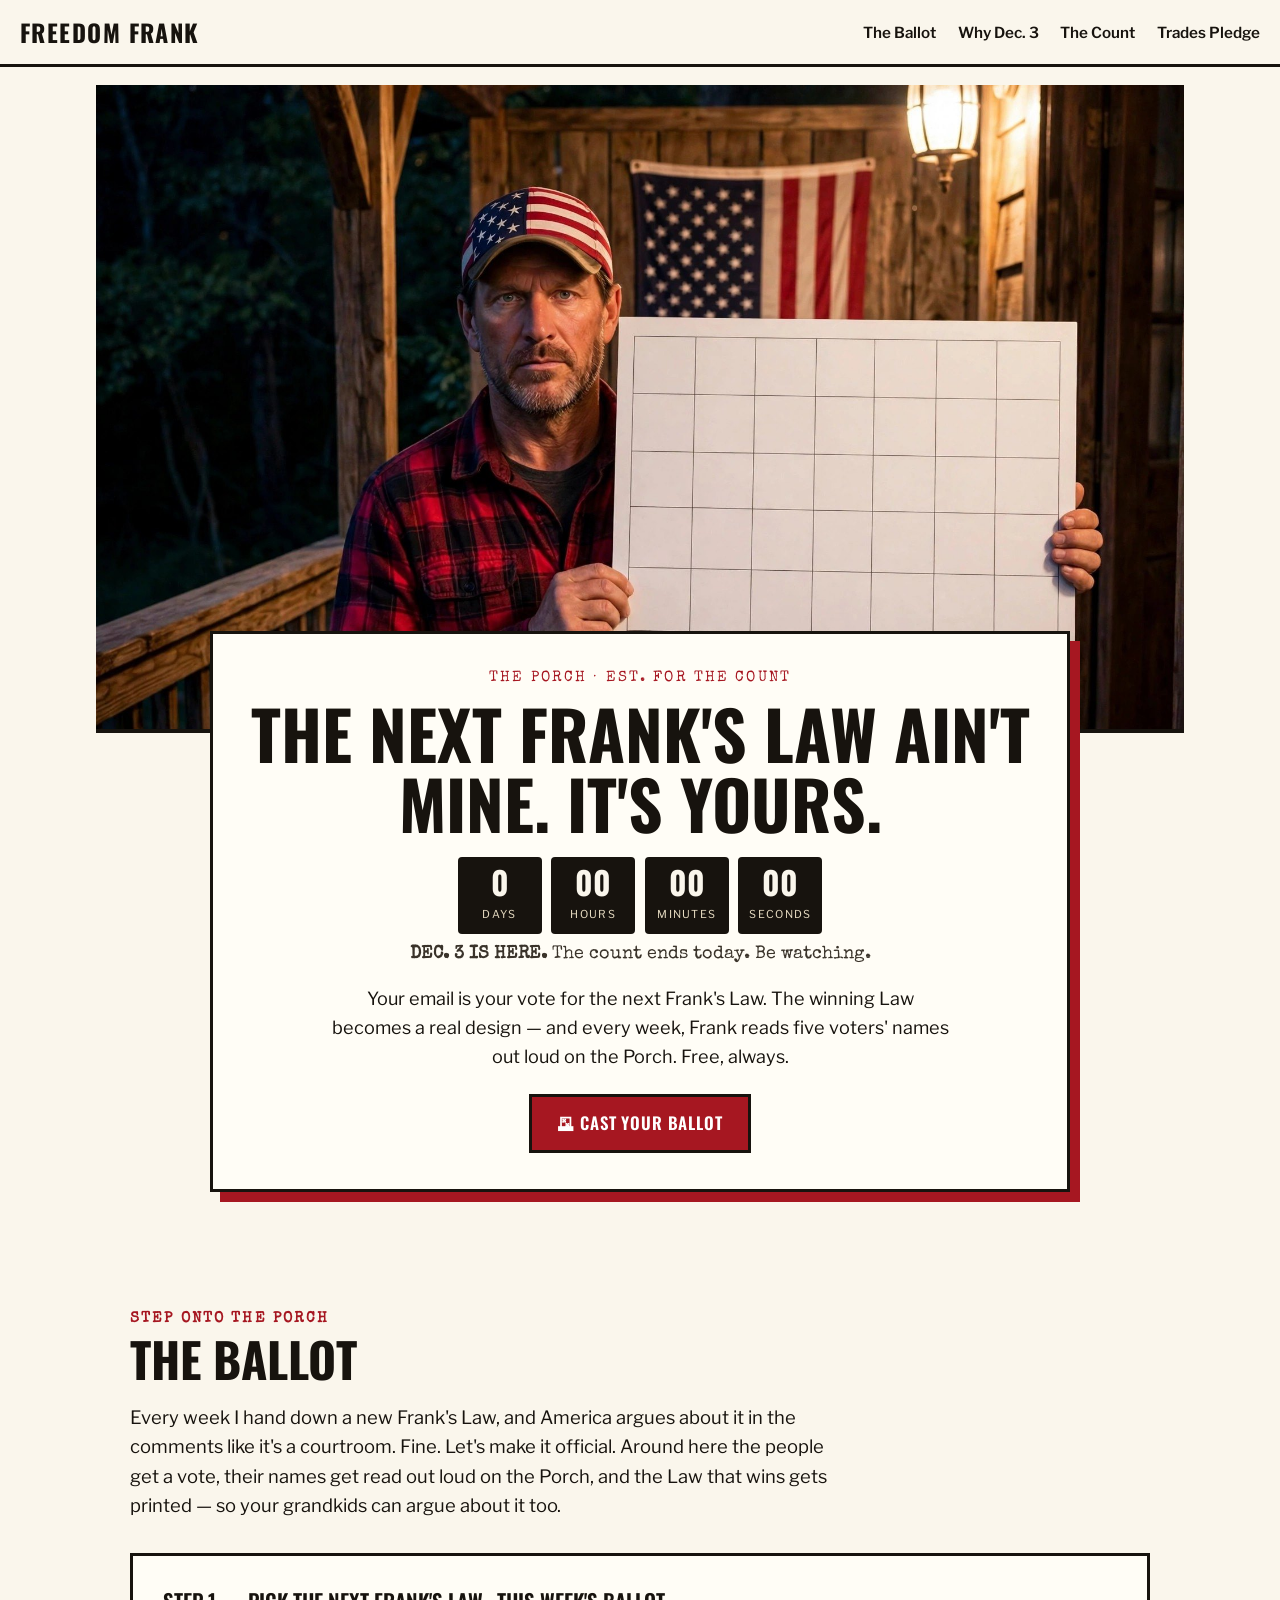
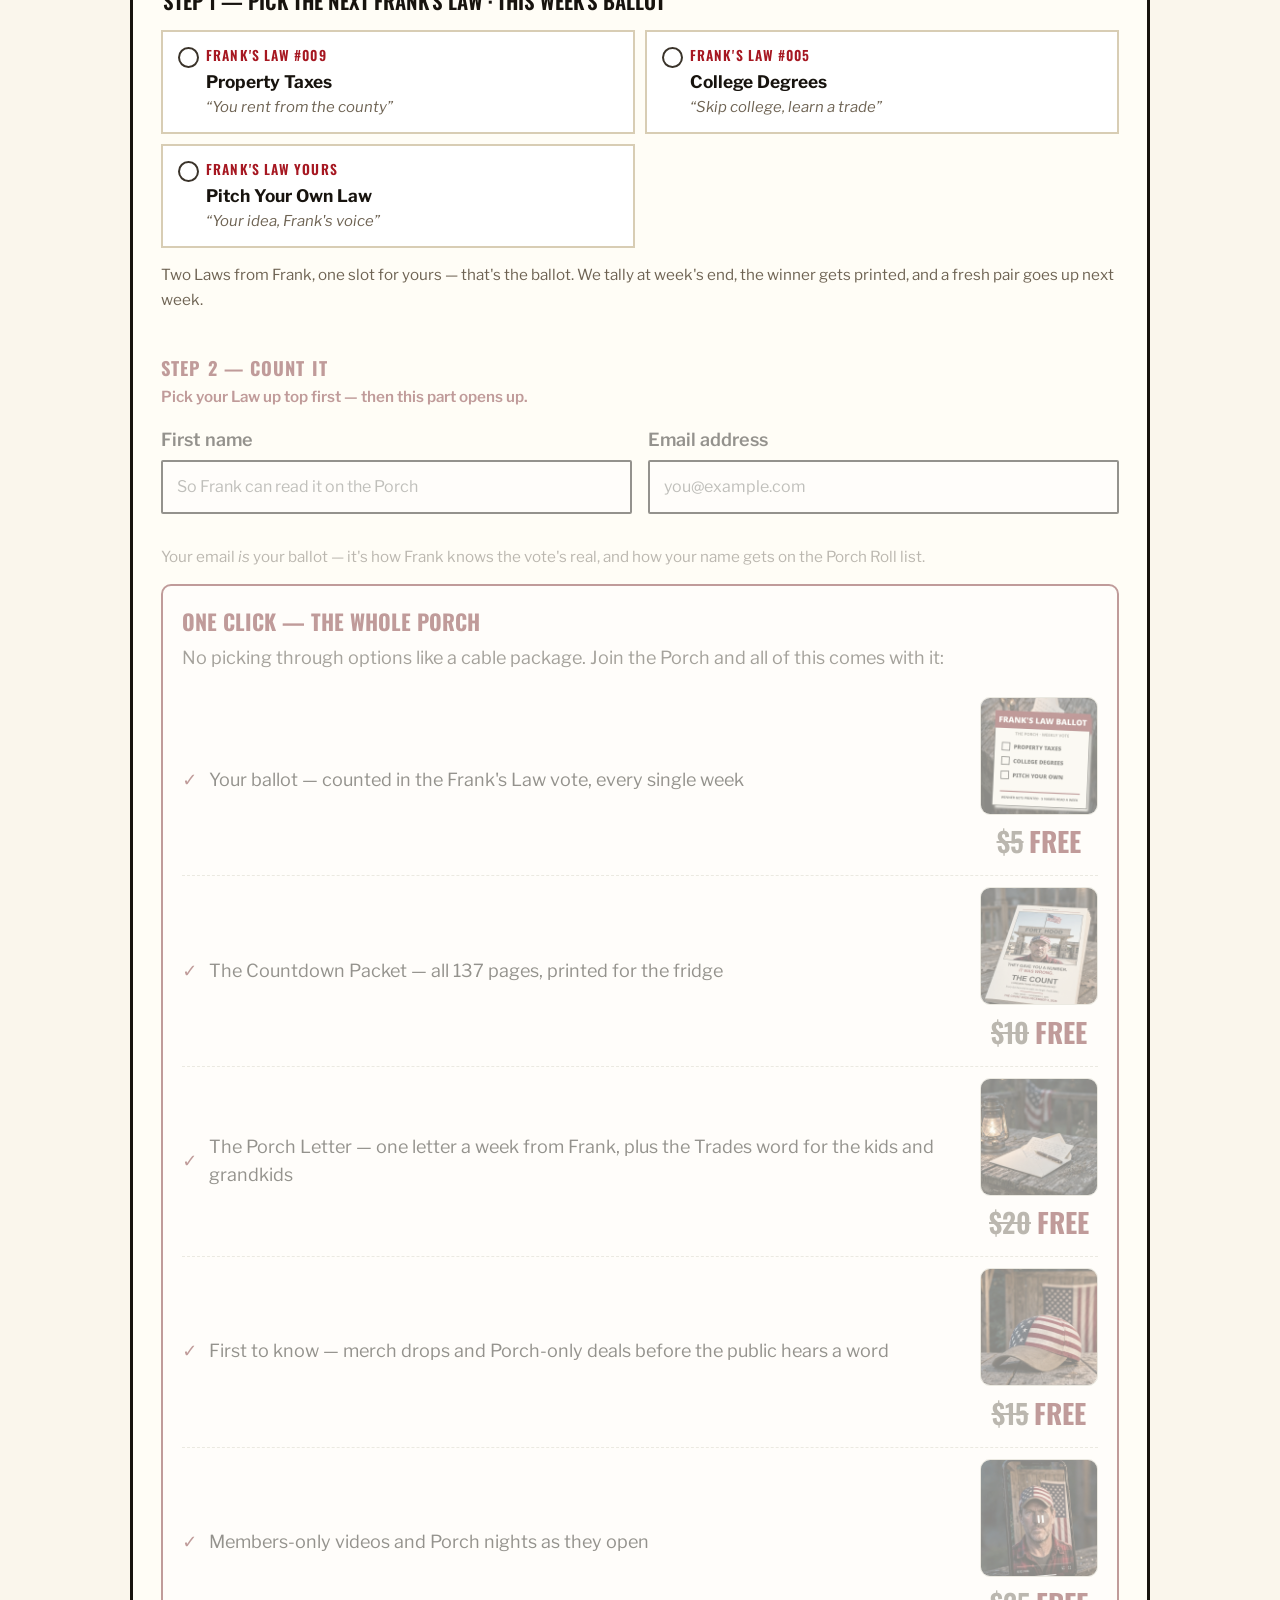
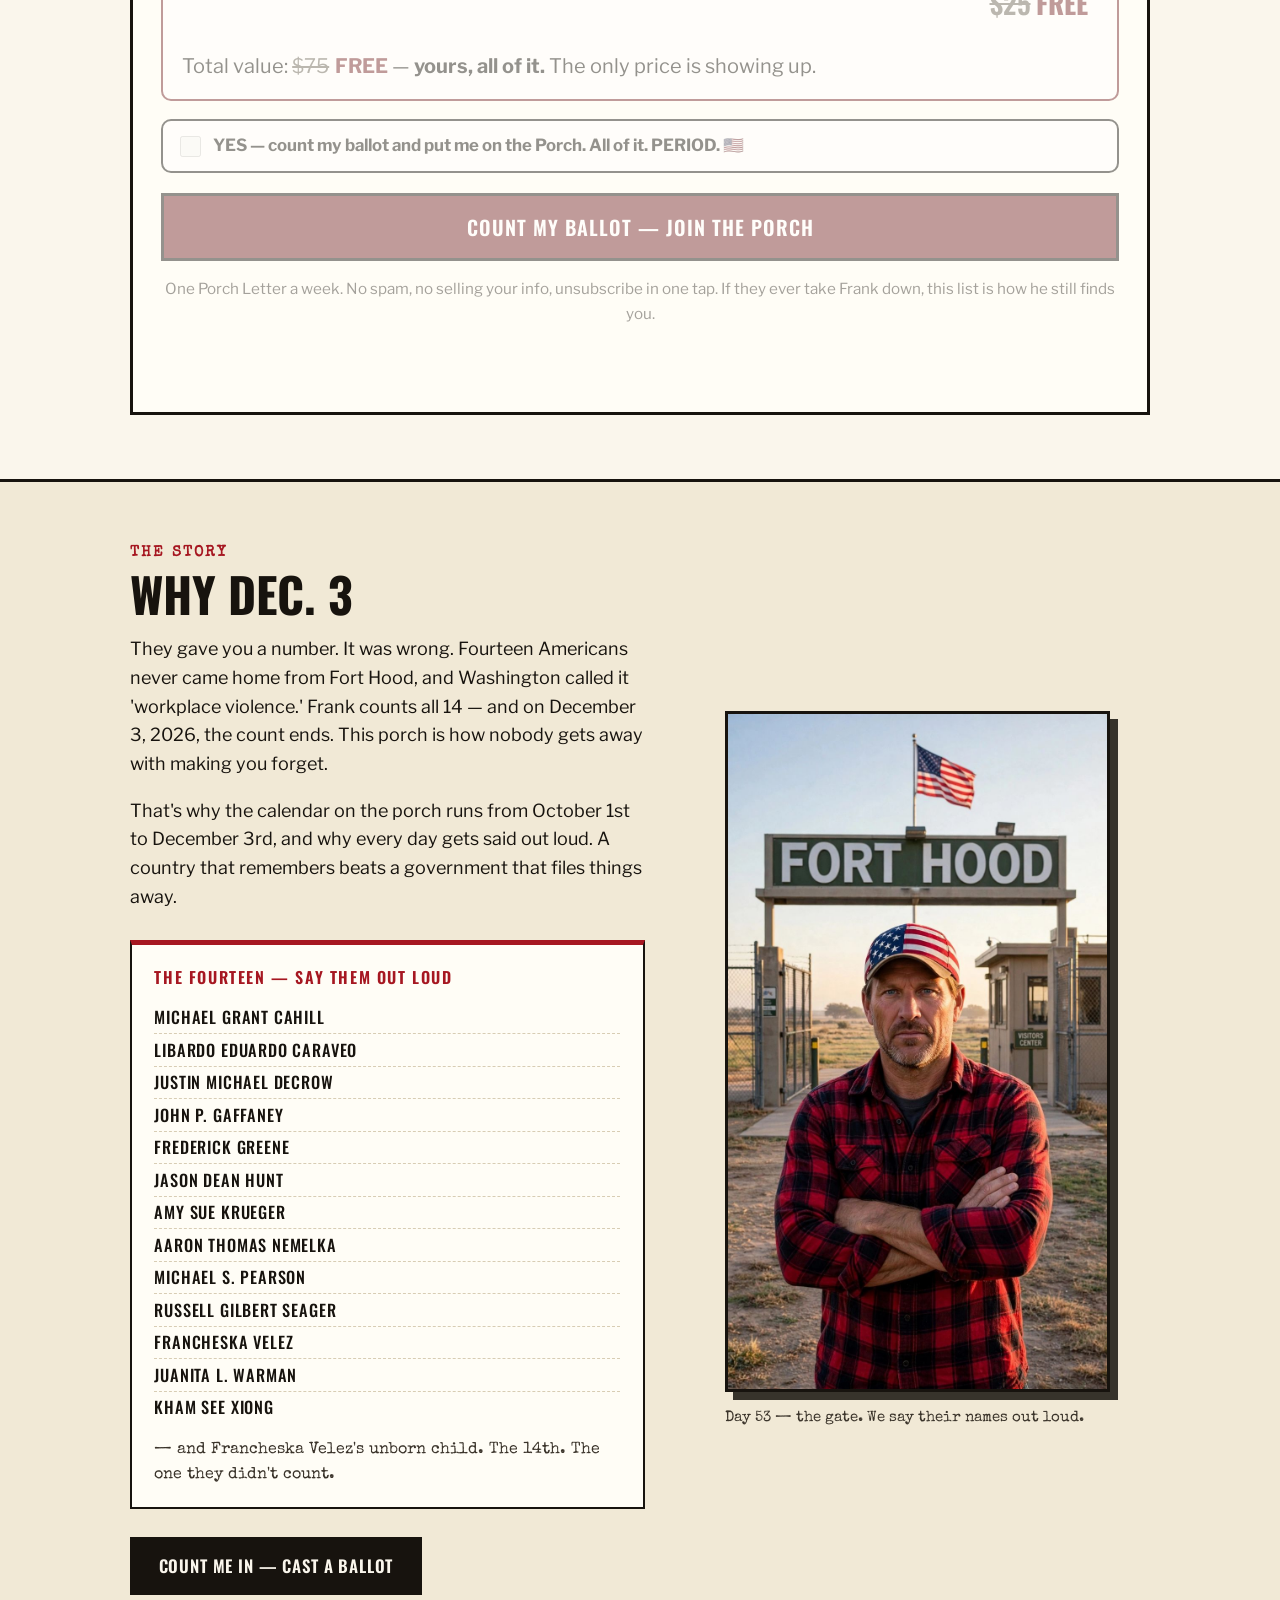
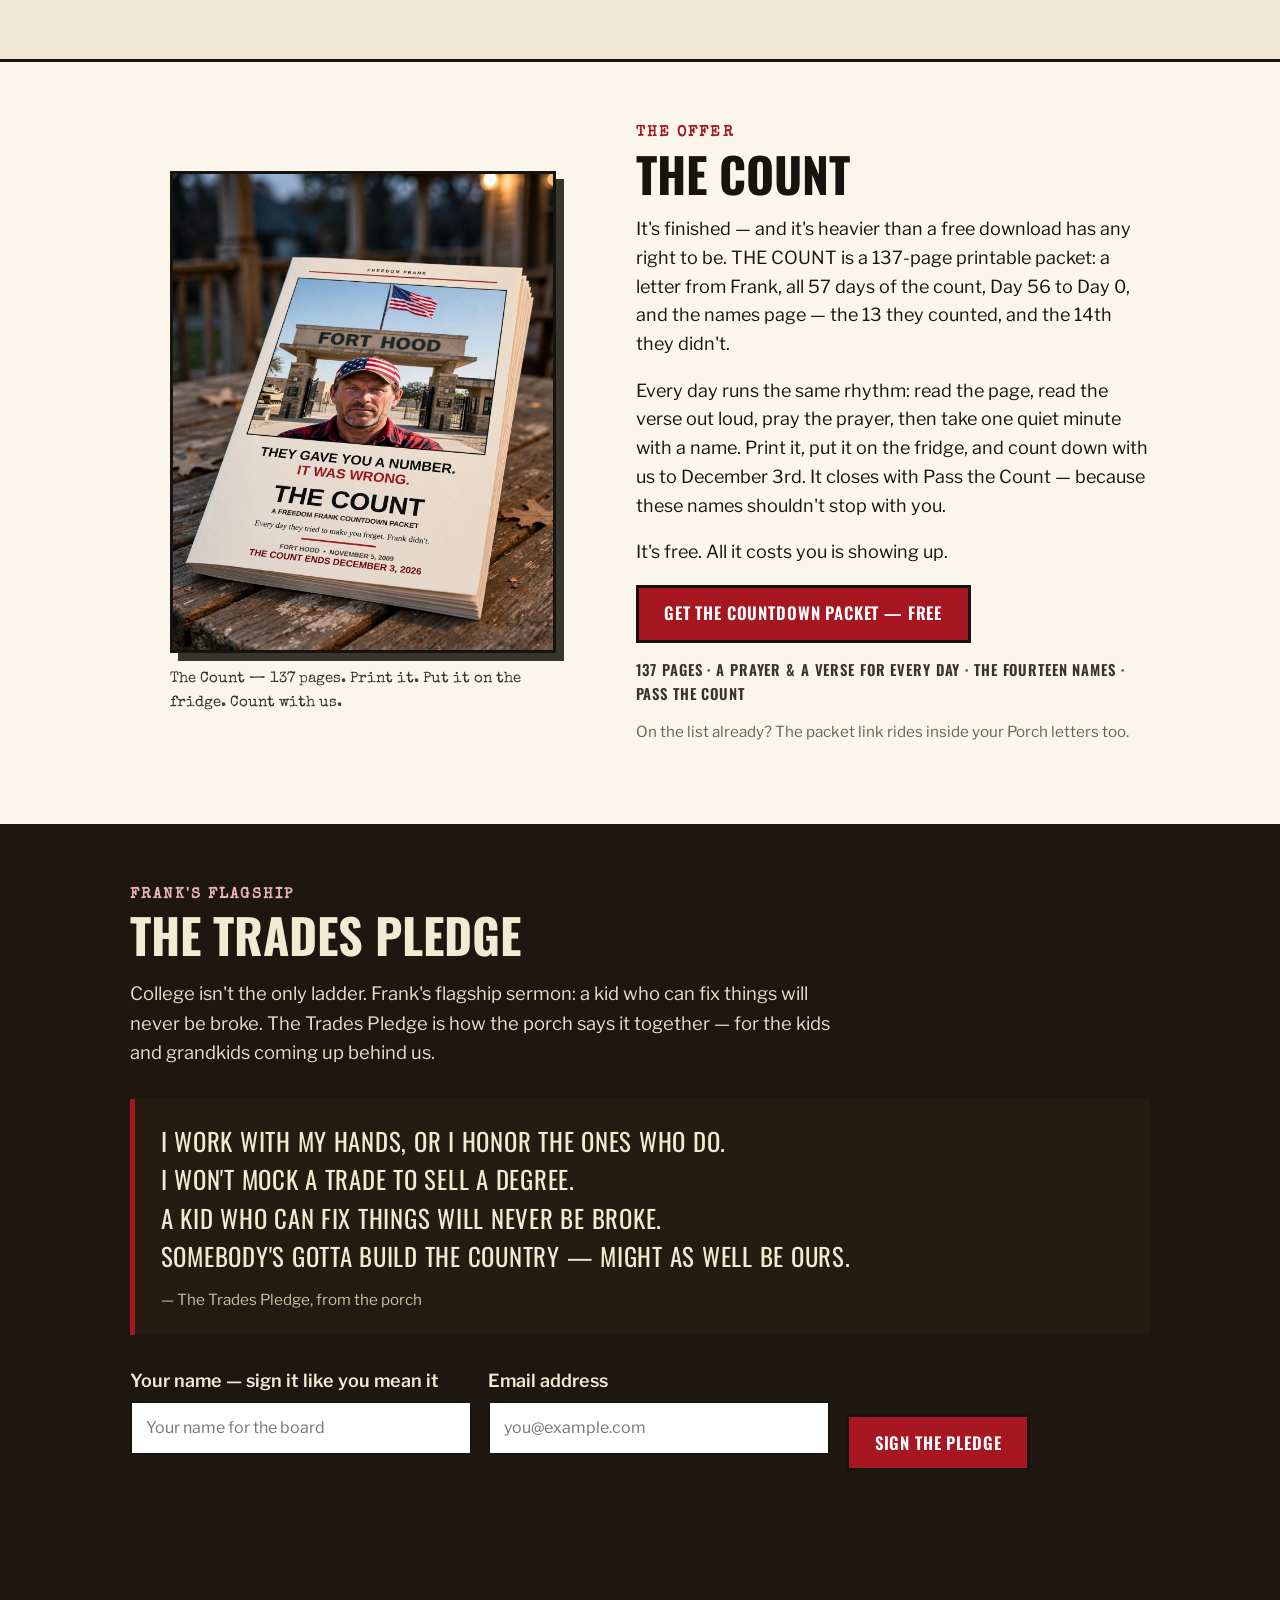
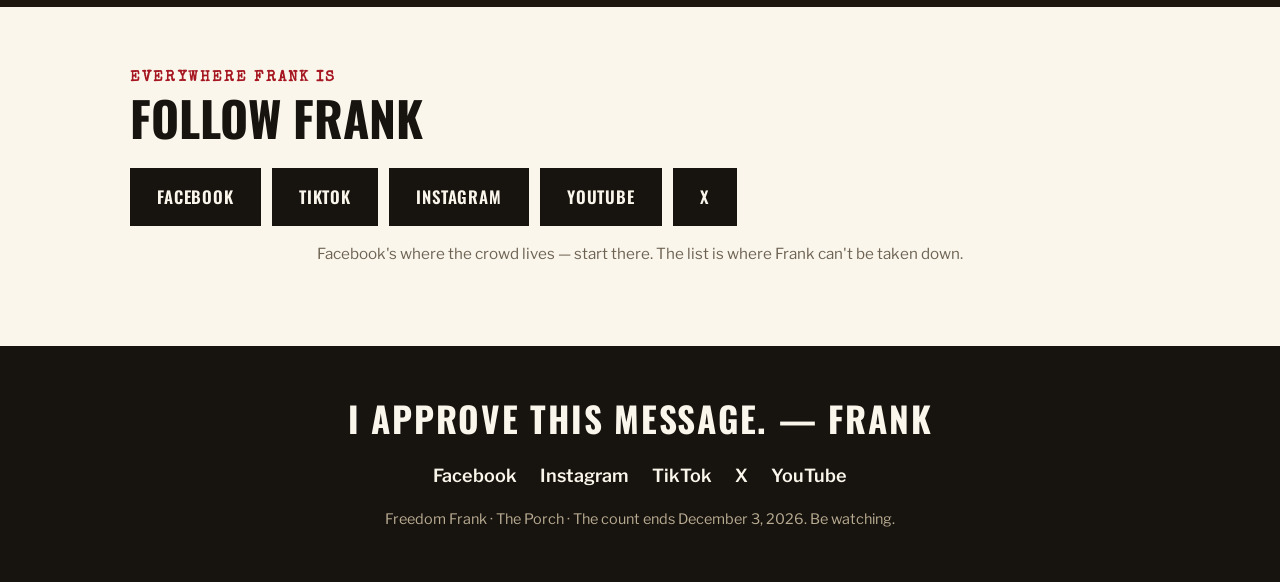
==== index.html @ ab0c9ed8 "Add Vercel Web Analytics snippet + SEO pass (title, meta description, JSON-LD)" ====
<!DOCTYPE html>
<html lang="en">
<head>
<meta charset="UTF-8">
<meta name="viewport" content="width=device-width, initial-scale=1.0">
<title>Freedom Frank — Vote on the Next Frank's Law | The Porch</title>
<meta name="description" content="Vote on the next Frank's Law at Freedom Frank's Porch. Get the free 137-page Countdown Packet — the Fort Hood count to December 3, 2026 — free, always.">
<link rel="canonical" href="https://freedomfrankusa.com/">
<meta name="theme-color" content="#A61721">
<meta property="og:type" content="website">
<meta property="og:site_name" content="Freedom Frank — The Porch">
<meta property="og:title" content="Freedom Frank — Vote on the Next Frank's Law | The Porch">
<meta property="og:description" content="Vote on the next Frank's Law at Freedom Frank's Porch. Get the free 137-page Countdown Packet — the Fort Hood count to December 3, 2026 — free, always.">
<meta property="og:url" content="https://freedomfrankusa.com/">
<meta property="og:image" content="https://freedomfrankusa.com/assets/og-cover.jpg">
<meta property="og:image:width" content="1200">
<meta property="og:image:height" content="630">
<meta property="og:image:alt" content="Freedom Frank on his porch at night, holding up the countdown calendar board to December 3rd.">
<meta name="twitter:card" content="summary_large_image">
<meta name="twitter:title" content="Freedom Frank — Vote on the Next Frank's Law | The Porch">
<meta name="twitter:description" content="Vote on the next Frank's Law at Freedom Frank's Porch. Get the free 137-page Countdown Packet — the Fort Hood count to December 3, 2026 — free, always.">
<meta name="twitter:image" content="https://freedomfrankusa.com/assets/og-cover.jpg">
<meta name="twitter:image:alt" content="Freedom Frank on his porch at night, holding up the countdown calendar board to December 3rd.">
<script type="application/ld+json">
{
  "@context": "https://schema.org",
  "@graph": [
    {
      "@type": "Organization",
      "@id": "https://freedomfrankusa.com/#org",
      "name": "Freedom Frank",
      "url": "https://freedomfrankusa.com/",
      "logo": "https://freedomfrankusa.com/assets/logo-black.png",
      "sameAs": [
        "https://facebook.com/profile.php?id=61594925650943",
        "https://instagram.com/freedomfrankusa",
        "https://tiktok.com/@freedomfrank.official",
        "https://x.com/FreedomFrankUSA",
        "https://youtube.com/channel/UCTblbd5McKyNl9RhQAjyaeg"
      ]
    },
    {
      "@type": "WebSite",
      "@id": "https://freedomfrankusa.com/#site",
      "name": "Freedom Frank — The Porch",
      "url": "https://freedomfrankusa.com/",
      "publisher": { "@id": "https://freedomfrankusa.com/#org" }
    }
  ]
}
</script>
<link rel="icon" href="/favicon.ico" sizes="any">
<link rel="icon" type="image/png" sizes="32x32" href="/favicon-32.png">
<link rel="icon" type="image/png" sizes="16x16" href="/favicon-16.png">
<link rel="icon" type="image/png" sizes="192x192" href="/icon-192.png">
<link rel="apple-touch-icon" sizes="180x180" href="/apple-touch-icon.png">
<link rel="preconnect" href="https://fonts.googleapis.com">
<link rel="preconnect" href="https://fonts.gstatic.com" crossorigin>
<link href="https://fonts.googleapis.com/css2?family=Oswald:wght@500;600;700&family=Libre+Franklin:ital,wght@0,400;0,600;0,700;1,400&family=Special+Elite&display=swap" rel="stylesheet">
<link rel="stylesheet" href="styles.css">
</head>
<body>

<header class="site-header">
  <a class="brand" href="#top">FREEDOM&nbsp;FRANK</a>
  <nav class="site-nav" aria-label="Porch sections">
    <a href="#ballot">The Ballot</a>
    <a href="#why">Why Dec. 3</a>
    <a href="#count">The Count</a>
    <a href="#pledge">Trades Pledge</a>
  </nav>
</header>

<main id="top">

  <!-- ============ 1. HERO ============ -->
  <section class="hero" aria-label="Welcome to the Porch">
    <figure class="hero-photo">
      <img src="assets/hero-board.jpg" alt="Freedom Frank on his porch at night, holding up the blank countdown calendar board, the flag hanging behind him." fetchpriority="high">
    </figure>
    <div class="hero-card">
      <p class="kicker">The Porch · Est. for the count</p>
      <h1>THE NEXT FRANK'S LAW AIN'T MINE. IT'S YOURS.</h1>
      <div class="countdown" role="timer" aria-label="Countdown to December 3, 2026">
        <div class="cd-cell"><span id="cd-days">--</span><small>Days</small></div>
        <div class="cd-cell"><span id="cd-hours">--</span><small>Hours</small></div>
        <div class="cd-cell"><span id="cd-mins">--</span><small>Minutes</small></div>
        <div class="cd-cell"><span id="cd-secs">--</span><small>Seconds</small></div>
      </div>
      <p class="cd-label" id="cd-label">until the count ends — <strong>December 3, 2026</strong></p>
      <p class="hero-sub">Your email is your vote for the next Frank's Law. The winning Law becomes a real design — and every week, Frank reads five voters' names out loud on the Porch. Free, always.</p>
      <a class="btn btn-red" href="#ballot">🗳 Cast your ballot</a>
    </div>
  </section>

  <!-- ============ 2. THE BALLOT ============ -->
  <section class="section" id="ballot">
    <div class="wrap">
      <h2><span class="h-num">Step onto the porch</span>THE BALLOT</h2>
      <p class="lede">Every week I hand down a new Frank's Law, and America argues about it in the comments like it's a courtroom. Fine. Let's make it official. Around here the people get a vote, their names get read out loud on the Porch, and the Law that wins gets printed — so your grandkids can argue about it too.</p>

      <!--
        ============================================================
        MAILERLITE WIRING — LIVE (wired Oct 12, 2026)
        ============================================================
        This form delivers signups to the MailerLite embedded form
        "Porch Ballot" (id 201169207867475059), attached to the group
        "Porch - Main" (id 201157819664172651), double opt-in OFF,
        fields: email, name, and the custom field "Ballot choice".
        ONE bundled opt-in (Ben's value-stack call, Oct 12, 2026): every
        ballot signup joins ALL groups — Countdown 201157834936681683,
        Frank's Law Letter 201157869256573973, Trades 201157879582950726.
        Joining Porch - Main fires the welcome workflow
        (id 201158336894207617) automatically. The POST endpoint lives
        in MAILERLITE_FORM_ACTION at the top of app.js (public by
        design — never put an API token in this page's code).
        ============================================================
      -->
      <form id="ballot-form" class="card form-card" method="post" action="" novalidate>
        <fieldset>
          <legend>Step 1 — Pick the next Frank's Law · this week's ballot</legend>
          <div class="law-grid" id="law-grid"><!-- options injected by app.js --></div>
          <p class="field-note">Two Laws from Frank, one slot for yours — that's the ballot. We tally at week's end, the winner gets printed, and a fresh pair goes up next week.</p>
        </fieldset>

        <div class="pitch-wrap" id="pitch-wrap" hidden>
          <label for="pitch-text">Your Frank's Law — say it like Frank would</label>
          <textarea id="pitch-text" name="pitch" rows="3" placeholder="One sentence. Plain English. No lawyer talk."></textarea>
        </div>

        <div id="step2" class="locked">
        <p class="step-head" id="step2-head-anchor">Step 2 — Count it</p>
        <p class="step2-note" id="step2-note">Pick your Law up top first — then this part opens up.</p>
        <div class="field-row">
          <div class="field">
            <label for="first-name">First name</label>
            <input id="first-name" name="first_name" type="text" autocomplete="given-name" required placeholder="So Frank can read it on the Porch">
          </div>
          <div class="field">
            <label for="email">Email address</label>
            <input id="email" name="email" type="email" autocomplete="email" required placeholder="you@example.com">
          </div>
        </div>
        <p class="field-note">Your email <em>is</em> your ballot — it's how Frank knows the vote's real, and how your name gets on the Porch Roll list.</p>

        <!-- Value stack (Ben's call, Oct 12, 2026): ONE bundled opt-in, not three
             separate lane checkboxes. Joining the Porch = everything included. -->
        <div class="value-stack">
          <h3 class="vs-title">One click — the whole Porch</h3>
          <p class="vs-sub">No picking through options like a cable package. Join the Porch and all of this comes with it:</p>
          <ul class="vs-list">
            <li><span class="vs-item">Your ballot — counted in the Frank's Law vote, every single week</span><span class="vs-media"><img class="vs-thumb" src="assets/vs-ballot.jpg" alt="The Frank's Law ballot card — this week's two Laws plus pitch your own" loading="lazy"><span class="vs-value"><s>$5</s><span class="vs-free">FREE</span></span></span></li>
            <li><span class="vs-item">The Countdown Packet — all 137 pages, printed for the fridge</span><span class="vs-media"><img class="vs-thumb" src="assets/vs-packet.jpg" alt="The Countdown Packet as a printed booklet on the porch table" loading="lazy"><span class="vs-value"><s>$10</s><span class="vs-free">FREE</span></span></span></li>
            <li><span class="vs-item">The Porch Letter — one letter a week from Frank, plus the Trades word for the kids and grandkids</span><span class="vs-media"><img class="vs-thumb" src="assets/vs-letter.jpg" alt="A handwritten Porch Letter and lantern on the porch table" loading="lazy"><span class="vs-value"><s>$20</s><span class="vs-free">FREE</span></span></span></li>
            <li><span class="vs-item">First to know — merch drops and Porch-only deals before the public hears a word</span><span class="vs-media"><img class="vs-thumb" src="assets/vs-merch.jpg" alt="Frank's flag hat on the porch table — first merch, Porch members hear first" loading="lazy"><span class="vs-value"><s>$15</s><span class="vs-free">FREE</span></span></span></li>
            <li><span class="vs-item">Members-only videos and Porch nights as they open</span><span class="vs-media"><img class="vs-thumb" src="assets/vs-videos.jpg" alt="A phone on the porch rail playing a Frank video at dusk" loading="lazy"><span class="vs-value"><s>$25</s><span class="vs-free">FREE</span></span></span></li>
          </ul>
          <p class="vs-total">Total value: <s>$75</s> <span class="vs-free">FREE</span> — <strong>yours, all of it.</strong> The only price is showing up.</p>
        </div>
        <label class="check vs-check"><input type="checkbox" id="join-porch" name="join" required> <span><strong>YES — count my ballot and put me on the Porch. All of it. PERIOD. 🇺🇸</strong></span></label>

        <button class="btn btn-red btn-big" type="submit">COUNT MY BALLOT — JOIN THE PORCH</button>
        <p class="trust">One Porch Letter a week. No spam, no selling your info, unsubscribe in one tap. If they ever take Frank down, this list is how he still finds you.</p>
        <p class="form-status" id="ballot-status" role="status" aria-live="polite"></p>
        </div><!-- /#step2 -->
      </form>

      <div class="card success-card" id="ballot-success" hidden>
        <h3>Ballot counted. Welcome to the Porch. 🪑</h3>
        <p>Your vote's in the pile, same as everybody's — fair's fair. Check your inbox: your first Porch letter is on its way, and your free Countdown Packet is inside it. Put it on the fridge.</p>
        <p>Five voters get their names read out loud every week. Keep showing up and one of them's yours.</p>
        <p class="success-actions"><a class="btn btn-red" href="https://freedom-frank-shop.fourthwall.com/products/the-count-freedom-frank-countdown-packet" target="_blank" rel="noopener">Can't wait? Get the packet now</a></p>
        <div class="share-row">
          <span class="share-label">Bring a neighbor — every ballot counts:</span>
          <a class="share-link" href="https://twitter.com/intent/tweet?text=I%20just%20voted%20on%20the%20next%20Frank%27s%20Law.%20Your%20turn%20%E2%80%94%20the%20ballot%27s%20on%20the%20Porch.&url=https%3A%2F%2Ffreedomfrankusa.com" target="_blank" rel="noopener">Post on X</a>
          <a class="share-link" href="https://www.facebook.com/sharer/sharer.php?u=https%3A%2F%2Ffreedomfrankusa.com" target="_blank" rel="noopener">Share on Facebook</a>
          <button class="share-link share-copy" id="share-copy" type="button">Copy the link</button>
          <span class="share-status" id="share-status" role="status" aria-live="polite"></span>
        </div>
        <p class="signoff">I'm Freedom Frank, and I approve this message.</p>
      </div>
    </div>
  </section>

  <!-- ============ 3. WHY DEC. 3 ============ -->
  <section class="section section-alt" id="why">
    <div class="wrap split">
      <div>
        <h2><span class="h-num">The story</span>WHY DEC. 3</h2>
        <p class="body-copy">They gave you a number. It was wrong. Fourteen Americans never came home from Fort Hood, and Washington called it 'workplace violence.' Frank counts all 14 — and on December 3, 2026, the count ends. This porch is how nobody gets away with making you forget.</p>
        <p class="body-copy">That's why the calendar on the porch runs from October 1st to December 3rd, and why every day gets said out loud. A country that remembers beats a government that files things away.</p>
        <div class="names-roll">
          <p class="names-head">The fourteen — say them out loud</p>
          <ul class="names-list">
            <li>Michael Grant Cahill</li>
            <li>Libardo Eduardo Caraveo</li>
            <li>Justin Michael DeCrow</li>
            <li>John P. Gaffaney</li>
            <li>Frederick Greene</li>
            <li>Jason Dean Hunt</li>
            <li>Amy Sue Krueger</li>
            <li>Aaron Thomas Nemelka</li>
            <li>Michael S. Pearson</li>
            <li>Russell Gilbert Seager</li>
            <li>Francheska Velez</li>
            <li>Juanita L. Warman</li>
            <li>Kham See Xiong</li>
          </ul>
          <p class="names-14th">— and Francheska Velez's unborn child. The 14th. The one they didn't count.</p>
        </div>
        <a class="btn btn-dark" href="#ballot">Count me in — cast a ballot</a>
      </div>
      <figure class="photo">
        <img src="assets/gate.jpg" alt="Frank, arms crossed, standing at the main gate of Fort Hood at sunrise, the FORT HOOD sign and the flag above him." loading="lazy">
        <figcaption class="typewriter">Day 53 — the gate. We say their names out loud.</figcaption>
      </figure>
    </div>
  </section>

  <!-- ============ 4. THE COUNT ============ -->
  <section class="section" id="count">
    <div class="wrap split reverse">
      <div>
        <h2><span class="h-num">The offer</span>THE COUNT</h2>
        <p class="body-copy">It's finished — and it's heavier than a free download has any right to be. THE COUNT is a 137-page printable packet: a letter from Frank, all 57 days of the count, Day 56 to Day 0, and the names page — the 13 they counted, and the 14th they didn't.</p>
        <p class="body-copy">Every day runs the same rhythm: read the page, read the verse out loud, pray the prayer, then take one quiet minute with a name. Print it, put it on the fridge, and count down with us to December 3rd. It closes with Pass the Count — because these names shouldn't stop with you.</p>
        <p class="body-copy">It's free. All it costs you is showing up.</p>
        <a class="btn btn-red" href="https://freedom-frank-shop.fourthwall.com/products/the-count-freedom-frank-countdown-packet" target="_blank" rel="noopener">Get the Countdown Packet — free</a>
        <p class="packet-facts">137 pages · A prayer &amp; a verse for every day · The fourteen names · Pass the Count</p>
        <p class="field-note">On the list already? The packet link rides inside your Porch letters too.</p>
      </div>
      <figure class="photo photo-booklet">
        <img src="assets/packet-booklet.jpg" alt="The Count — the printed Countdown Packet booklet standing on the porch table, its cover showing Frank at the Fort Hood gate: 'They gave you a number. It was wrong.'" loading="lazy">
        <figcaption class="typewriter">The Count — 137 pages. Print it. Put it on the fridge. Count with us.</figcaption>
      </figure>
    </div>
  </section>

  <!-- ============ 5. TRADES PLEDGE ============ -->
  <section class="section pledge-band" id="pledge">
    <div class="wrap">
      <h2><span class="h-num light">Frank's flagship</span>THE TRADES PLEDGE</h2>
      <p class="lede light">College isn't the only ladder. Frank's flagship sermon: a kid who can fix things will never be broke. The Trades Pledge is how the porch says it together — for the kids and grandkids coming up behind us.</p>
      <blockquote class="pledge-quote">
        <p>I work with my hands, or I honor the ones who do.<br>
        I won't mock a trade to sell a degree.<br>
        A kid who can fix things will never be broke.<br>
        Somebody's gotta build the country — might as well be ours.</p>
        <cite>— The Trades Pledge, from the porch</cite>
      </blockquote>
      <form id="pledge-form" class="pledge-form" method="post" action="" novalidate>
        <div class="field">
          <label for="pledge-name">Your name — sign it like you mean it</label>
          <input id="pledge-name" name="pledge_name" type="text" autocomplete="name" required placeholder="Your name for the board">
        </div>
        <div class="field">
          <label for="pledge-email">Email address</label>
          <input id="pledge-email" name="pledge_email" type="email" autocomplete="email" required placeholder="you@example.com">
        </div>
        <button class="btn btn-red" type="submit">SIGN THE PLEDGE</button>
        <p class="form-status light" id="pledge-status" role="status" aria-live="polite"></p>
      </form>
      <div class="success-card dark" id="pledge-success" hidden>
        <h3>Signed. Your name's on the board.</h3>
        <p>That's the whole transaction — no dues, no pitch. When Frank talks trades, he's talking to a board with your name on it.</p>
      </div>
    </div>
  </section>

  <!-- ============ 6. FOLLOW ============ -->
  <section class="section" id="follow">
    <div class="wrap">
      <h2><span class="h-num">Everywhere Frank is</span>FOLLOW FRANK</h2>
      <div class="follow-row">
        <a class="follow-btn" href="https://facebook.com/profile.php?id=61594925650943" target="_blank" rel="noopener">Facebook</a>
        <a class="follow-btn" href="https://tiktok.com/@freedomfrank.official" target="_blank" rel="noopener">TikTok</a>
        <a class="follow-btn" href="https://instagram.com/freedomfrankusa" target="_blank" rel="noopener">Instagram</a>
        <a class="follow-btn" href="https://youtube.com/channel/UCTblbd5McKyNl9RhQAjyaeg" target="_blank" rel="noopener">YouTube</a>
        <a class="follow-btn" href="https://x.com/FreedomFrankUSA" target="_blank" rel="noopener">X</a>
      </div>
      <p class="field-note center">Facebook's where the crowd lives — start there. The list is where Frank can't be taken down.</p>
    </div>
  </section>

</main>

<!-- ============ 7. FOOTER ============ -->
<footer class="site-footer">
  <p class="footer-sign">I APPROVE THIS MESSAGE. — FRANK</p>
  <div class="footer-socials">
    <a href="https://facebook.com/profile.php?id=61594925650943" target="_blank" rel="noopener">Facebook</a>
    <a href="https://instagram.com/freedomfrankusa" target="_blank" rel="noopener">Instagram</a>
    <a href="https://tiktok.com/@freedomfrank.official" target="_blank" rel="noopener">TikTok</a>
    <a href="https://x.com/FreedomFrankUSA" target="_blank" rel="noopener">X</a>
    <a href="https://youtube.com/channel/UCTblbd5McKyNl9RhQAjyaeg" target="_blank" rel="noopener">YouTube</a>
  </div>
  <p class="footer-small">Freedom Frank · The Porch · The count ends December 3, 2026. Be watching.</p>
</footer>

<div id="sticky-cta" hidden>
  <span class="sticky-text">The next Frank's Law ain't Frank's. It's yours.</span>
  <a class="btn btn-red sticky-btn" href="#ballot">🗳 Cast your ballot</a>
</div>

<script src="app.js"></script>
<script>
  window.va = window.va || function () { (window.vaq = window.vaq || []).push(arguments); };
</script>
<script defer src="/_vercel/insights/script.js"></script>
</body>
</html>
---- styles.css ----
/* Freedom Frank — The Porch. Red / black / cream. */
:root{
  --red:#A61721;
  --red-dark:#7f1018;
  --cream:#FAF6EC;
  --paper:#FFFDF6;
  --ink:#17130E;
  --ink-soft:#3A332A;
  --dim:#6E6353;
  --line:#D8CDB4;
  --band:#1D1710;
  --band-text:#F3EAD3;
}
*{box-sizing:border-box}
html{scroll-behavior:smooth}
body{
  margin:0;background:var(--cream);color:var(--ink);
  font-family:"Libre Franklin",system-ui,sans-serif;
  font-size:18px;line-height:1.6;
}
h1,h2,h3,.brand,.btn,.follow-btn{font-family:"Oswald",sans-serif}
.typewriter,.kicker,.cd-label,figcaption{font-family:"Special Elite",monospace}
img{max-width:100%;display:block}
a{color:var(--red)}

/* header */
.site-header{
  position:sticky;top:0;z-index:20;display:flex;justify-content:space-between;align-items:center;
  padding:.8rem 1.25rem;background:var(--cream);border-bottom:3px solid var(--ink);
}
.brand{font-size:1.5rem;font-weight:700;letter-spacing:.06em;color:var(--ink);text-decoration:none}
.site-nav a{margin-left:1.1rem;color:var(--ink);text-decoration:none;font-weight:600;font-size:.95rem}
.site-nav a:hover{color:var(--red)}
@media(max-width:640px){.site-nav{display:none}}

/* hero */
.hero{position:relative;padding:0 1rem 3.5rem;max-width:1200px;margin:0 auto}
.hero-photo img{width:100%;height:min(72vh,760px);object-fit:cover;object-position:42% 30%;border-bottom:4px solid var(--ink)}
.hero-card{
  position:relative;background:var(--paper);border:3px solid var(--ink);
  box-shadow:10px 10px 0 var(--red);
  max-width:860px;margin:-7.5rem auto 0;padding:2rem 2rem 2.25rem;text-align:center;
}
@media(max-width:640px){.hero-card{margin-top:-3.5rem;padding:1.5rem 1.1rem}}
.kicker{text-transform:uppercase;letter-spacing:.14em;color:var(--red);font-size:.95rem;margin:0 0 .5rem}
.hero-card h1{font-size:clamp(2.3rem,6vw,4.2rem);line-height:1.04;font-weight:700;margin:.2rem 0 1.2rem;text-transform:uppercase}
.countdown{display:flex;justify-content:center;gap:.6rem;margin:0 auto .4rem;flex-wrap:wrap}
.cd-cell{background:var(--ink);color:var(--cream);min-width:84px;padding:.55rem .4rem .45rem;border-radius:4px}
.cd-cell span{font-family:"Oswald",sans-serif;font-size:2rem;font-weight:700;display:block;line-height:1}
.cd-cell small{text-transform:uppercase;letter-spacing:.12em;font-size:.68rem;color:#E7DCC2}
.cd-label{margin:.35rem 0 1rem;color:var(--ink-soft)}
.hero-sub{font-size:1.13rem;max-width:620px;margin:0 auto 1.4rem}

/* buttons */
.btn{
  display:inline-block;text-decoration:none;text-transform:uppercase;letter-spacing:.05em;
  font-weight:600;font-size:1.05rem;padding:.8rem 1.6rem;border:3px solid var(--ink);cursor:pointer;
}
.btn-red{background:var(--red);color:#fff}
.btn-red:hover{background:var(--red-dark)}
.btn-dark{background:var(--ink);color:var(--cream)}
.btn-big{width:100%;font-size:1.25rem;padding:1rem}

/* sections */
.section{padding:4rem 1rem}
.section-alt{background:#F1E9D6;border-top:3px solid var(--ink);border-bottom:3px solid var(--ink)}
.wrap{max-width:1020px;margin:0 auto}
h2{font-size:clamp(1.9rem,4.5vw,3rem);text-transform:uppercase;line-height:1.05;margin:0 0 1rem}
.h-num{display:block;font-family:"Special Elite",monospace;font-size:.95rem;letter-spacing:.14em;color:var(--red);text-transform:uppercase;margin-bottom:.4rem}
.h-num.light{color:#E8B4B8}
.lede{font-size:1.15rem;max-width:720px}
.body-copy{margin:0 0 1.1rem;max-width:640px}
.split{display:grid;grid-template-columns:1.05fr .95fr;gap:2.5rem;align-items:center}
.split.reverse{direction:rtl}.split.reverse>*{direction:ltr}
@media(max-width:820px){.split{grid-template-columns:1fr}}
.photo img{border:3px solid var(--ink);box-shadow:8px 8px 0 rgba(23,19,14,.85);width:100%;height:auto}
.photo figcaption{margin-top:.9rem;color:var(--ink-soft);font-size:.95rem}

/* cards + forms */
.card{background:var(--paper);border:3px solid var(--ink);padding:1.75rem;margin-top:2rem}
.form-card fieldset{border:0;padding:0;margin:0 0 1.25rem}
.form-card legend{font-family:"Oswald",sans-serif;font-size:1.3rem;font-weight:600;text-transform:uppercase;margin-bottom:.8rem}
.law-grid{display:grid;grid-template-columns:1fr 1fr;gap:.6rem}
@media(max-width:640px){.law-grid{grid-template-columns:1fr}}
.law-option{display:block;position:relative;cursor:pointer;height:100%}
.law-option input{position:absolute;width:1px;height:1px;opacity:0;pointer-events:none}
.law-card{display:block;position:relative;border:2px solid var(--line);background:#fff;padding:.8rem 1rem .8rem 2.7rem;height:100%;transition:border-color .15s,background .15s}
.law-card::before{content:"";position:absolute;left:.95rem;top:.95rem;width:1.05rem;height:1.05rem;border:2px solid var(--ink-soft);border-radius:50%;background:#fff}
.law-option:hover .law-card{border-color:var(--ink)}
.law-option input:checked + .law-card{border-color:var(--red);box-shadow:inset 0 0 0 1px var(--red);background:#FBF3E4}
.law-option input:checked + .law-card::before{border-color:var(--red);background:radial-gradient(circle,var(--red) 0 42%,#fff 55%)}
.law-option input:focus-visible + .law-card{outline:3px solid var(--ink);outline-offset:2px}
.law-num{font-family:"Oswald",sans-serif;font-weight:600;text-transform:uppercase;letter-spacing:.08em;color:var(--red);font-size:.85rem;display:flex;justify-content:space-between;align-items:center;gap:.5rem}
.law-pick{display:none;color:#fff;background:var(--red);font-size:.72rem;letter-spacing:.06em;padding:.14rem .5rem;border-radius:2px;white-space:nowrap}
.law-option input:checked + .law-card .law-pick{display:inline-block}
.law-title{display:block;font-weight:700;font-size:1.08rem;margin-top:.1rem}
.law-hook{display:block;font-style:italic;color:var(--dim);font-size:.93rem}
.field{margin-bottom:1rem}
.field label{display:block;font-weight:600;margin-bottom:.35rem}
.field input,.field textarea,.pledge-form input{
  width:100%;padding:.75rem .85rem;font:inherit;font-size:1rem;background:#fff;
  border:2px solid var(--ink);border-radius:2px;
}
.field-row{display:grid;grid-template-columns:1fr 1fr;gap:1rem}
@media(max-width:640px){.field-row{grid-template-columns:1fr}}
.pitch-wrap{margin-bottom:1.25rem}
.law-card .pitch-wrap{margin:.75rem 0 .15rem;text-align:left;cursor:text;animation:pitchIn .25s ease}
@keyframes pitchIn{from{opacity:0;transform:translateY(-5px)}to{opacity:1;transform:none}}
.pitch-wrap label{display:block;font-weight:600;margin-bottom:.35rem}
.pitch-wrap textarea{width:100%;padding:.75rem .85rem;font:inherit;border:2px solid var(--ink);background:#fff}
.field-note{color:var(--dim);font-size:.95rem}
.field-note.center{text-align:center;margin-top:1rem}
.lanes label.check{display:flex;gap:.6rem;align-items:flex-start;padding:.45rem 0;cursor:pointer;font-weight:400}
.lanes input{margin-top:.3rem;width:1.15rem;height:1.15rem;accent-color:var(--red)}
.lanes .opt{color:var(--dim);font-family:"Libre Franklin",sans-serif;text-transform:none;letter-spacing:0;font-size:.9rem}
.value-stack{border:2px solid var(--red);border-radius:10px;background:#fff;padding:1.1rem 1.2rem;margin:0 0 1.1rem}
.vs-title{font-family:"Oswald",sans-serif;font-size:1.35rem;font-weight:700;text-transform:uppercase;color:var(--red);margin:0 0 .35rem}
.vs-sub{margin:0 0 .8rem;color:var(--ink-soft)}
.vs-list{list-style:none;margin:0 0 .8rem;padding:0}
.vs-list li{display:flex;justify-content:space-between;align-items:center;gap:.6rem;padding:.7rem 0;border-bottom:1px dashed #d8d2c2}
.vs-list li:last-child{border-bottom:0}
.vs-list li::before{content:"✓";color:var(--red);font-weight:700;margin-right:.15rem}
.vs-thumb{width:118px;height:118px;object-fit:cover;border-radius:10px;flex:none;border:1px solid #d8d2c2}
.vs-media{display:flex;flex-direction:column;align-items:center;gap:.35rem;flex:none}
@media (max-width:480px){.vs-thumb{width:94px;height:94px}}
.vs-item{flex:1}
.vs-value{font-family:"Oswald",sans-serif;font-size:1.7rem;font-weight:700;white-space:nowrap;color:var(--ink)}
.vs-value s{color:var(--dim);font-weight:600}
.vs-free{color:var(--red);font-weight:700;margin-left:.35rem}
.vs-total .vs-free{margin-left:.1rem}
.vs-total{margin:0;font-size:1.25rem}
.vs-total s{color:var(--dim)}
.vs-check{display:flex;gap:.6rem;align-items:flex-start;padding:.7rem .8rem;margin:0 0 1.25rem;border:2px solid var(--ink);border-radius:10px;background:#fff;cursor:pointer;font-size:1.05rem}
.vs-check input{margin-top:.25rem;width:1.3rem;height:1.3rem;accent-color:var(--red);flex:none}
.trust{margin-top:1rem;font-size:.95rem;color:var(--ink-soft);text-align:center}
.form-status{margin-top:.8rem;font-weight:600;text-align:center;min-height:1.4em}
.form-status.error{color:var(--red)}
.form-status.light{color:var(--band-text);text-align:left}
.success-card h3{font-size:1.6rem;text-transform:uppercase;margin:.2rem 0 .6rem}
.signoff{font-family:"Special Elite",monospace;margin-bottom:0}

/* pledge */
.pledge-band{background:var(--band);color:var(--band-text)}
.pledge-band h2{color:var(--band-text)}
.lede.light{color:#E9DFC9}
.pledge-quote{
  border-left:5px solid var(--red);background:#241C11;margin:2rem 0;padding:1.4rem 1.6rem;
}
.pledge-quote p{
  font-family:"Oswald",sans-serif;font-size:clamp(1.15rem,2.6vw,1.55rem);text-transform:uppercase;
  line-height:1.55;letter-spacing:.03em;margin:0;
}
.pledge-quote cite{display:block;margin-top:.8rem;font-family:"Libre Franklin",sans-serif;font-style:normal;color:#CBBFA5;font-size:.95rem}
.pledge-form{display:grid;grid-template-columns:1fr 1fr auto;gap:1rem;align-items:end;max-width:900px}
@media(max-width:820px){.pledge-form{grid-template-columns:1fr}}
.pledge-form label{display:block;font-weight:600;margin-bottom:.35rem}
.success-card.dark{background:#241C11;border-color:#6B5B3E;color:var(--band-text);margin-top:1.5rem}

/* follow */
.follow-row{display:flex;flex-wrap:wrap;gap:.7rem;margin-top:1.5rem}
.follow-btn{
  background:var(--ink);color:var(--cream);text-decoration:none;padding:.8rem 1.5rem;
  font-size:1.05rem;font-weight:600;text-transform:uppercase;letter-spacing:.05em;border:3px solid var(--ink);
}
.follow-btn:hover{background:var(--red);border-color:var(--red)}

/* footer */
.site-footer{background:var(--ink);color:var(--cream);text-align:center;padding:2.75rem 1rem 2.25rem;margin-top:0}
.footer-sign{font-family:"Oswald",sans-serif;font-size:clamp(1.4rem,4vw,2.2rem);font-weight:700;letter-spacing:.05em;text-transform:uppercase;margin:0 0 1rem}
.footer-socials a{color:var(--cream);margin:0 .6rem;font-weight:600;text-decoration:none}
.footer-socials a:hover{color:#E8B4B8}
.footer-small{color:#B9AC93;font-size:.9rem;margin-top:1.1rem}

/* Gold-standard pass (Oct 12, 2026): the fourteen names roll in Why Dec. 3,
   the packet facts line + booklet crop in The Count */
.names-roll{margin:1.75rem 0;background:var(--paper);border:2px solid var(--ink);border-top:5px solid var(--red);padding:1.25rem 1.4rem 1.15rem;max-width:640px}
.names-head{font-family:"Oswald",sans-serif;font-weight:600;text-transform:uppercase;letter-spacing:.1em;color:var(--red);font-size:1rem;margin:0 0 .7rem}
.names-list{list-style:none;margin:0;padding:0}
.names-list li{font-family:"Oswald",sans-serif;font-weight:500;text-transform:uppercase;letter-spacing:.05em;font-size:1.02rem;line-height:1.5;padding:.22rem 0;border-bottom:1px dashed var(--line)}
.names-list li:last-child{border-bottom:0}
.names-14th{font-family:"Special Elite",monospace;color:var(--ink-soft);font-size:.98rem;margin:.95rem 0 0}
.packet-facts{font-family:"Oswald",sans-serif;font-weight:600;text-transform:uppercase;letter-spacing:.06em;font-size:.92rem;color:var(--ink-soft);margin:.95rem 0 .15rem}
.photo-booklet img{aspect-ratio:4/5;object-fit:cover;object-position:center}

/* Funnel upgrades (Oct 12, 2026, from the funnel study): two-step ballot,
   sticky mobile CTA, thank-you extras */
.step-head{font-family:"Oswald",sans-serif;font-weight:700;text-transform:uppercase;letter-spacing:.06em;color:var(--red);font-size:1.15rem;margin:1.6rem 0 .2rem}
.step2-note{color:#6b6353;font-size:.95rem;margin:.1rem 0 1rem}
#step2{transition:opacity .35s ease,filter .35s ease}
#step2.locked{opacity:.45;filter:saturate(.55)}
#step2.locked .step2-note{color:var(--red);font-weight:600}
.success-actions{margin:1.2rem 0 .4rem}
.share-row{display:flex;flex-wrap:wrap;align-items:center;gap:.55rem;margin-top:1rem}
.share-label{font-weight:700}
.share-link{color:var(--red);font-weight:600;background:none;border:0;padding:0;font:inherit;cursor:pointer;text-decoration:underline;text-underline-offset:3px}
.share-status{color:#2e7d32;font-weight:600}
#sticky-cta{position:fixed;left:0;right:0;bottom:0;z-index:60;display:flex;align-items:center;justify-content:space-between;gap:.8rem;background:var(--cream);border-top:3px solid var(--red);box-shadow:0 -4px 18px rgba(0,0,0,.18);padding:.6rem .9rem}
#sticky-cta .sticky-text{font-family:"Oswald",sans-serif;font-weight:600;text-transform:uppercase;letter-spacing:.03em;font-size:.92rem;line-height:1.25}
#sticky-cta .sticky-btn{white-space:nowrap;padding:.65rem 1rem}
@media (min-width:821px){#sticky-cta{display:none!important}}
body.sticky-on{padding-bottom:74px}
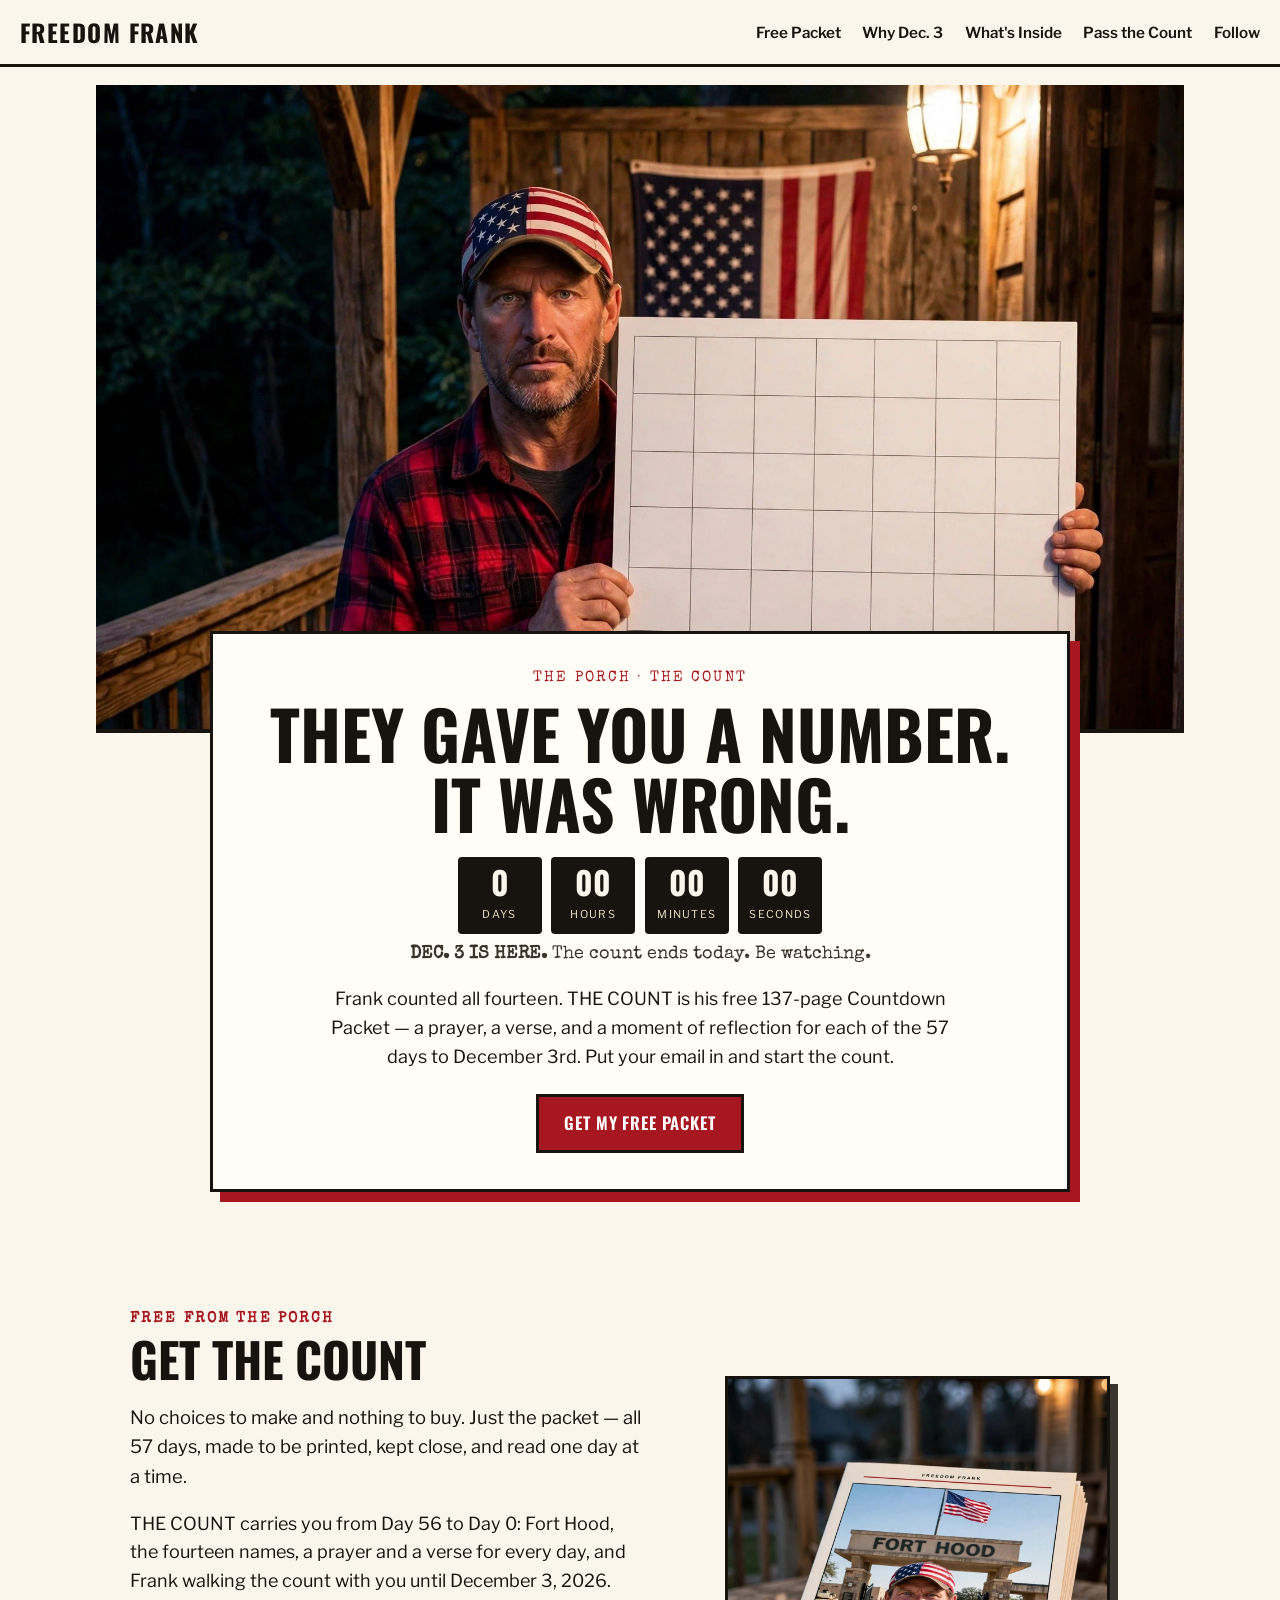
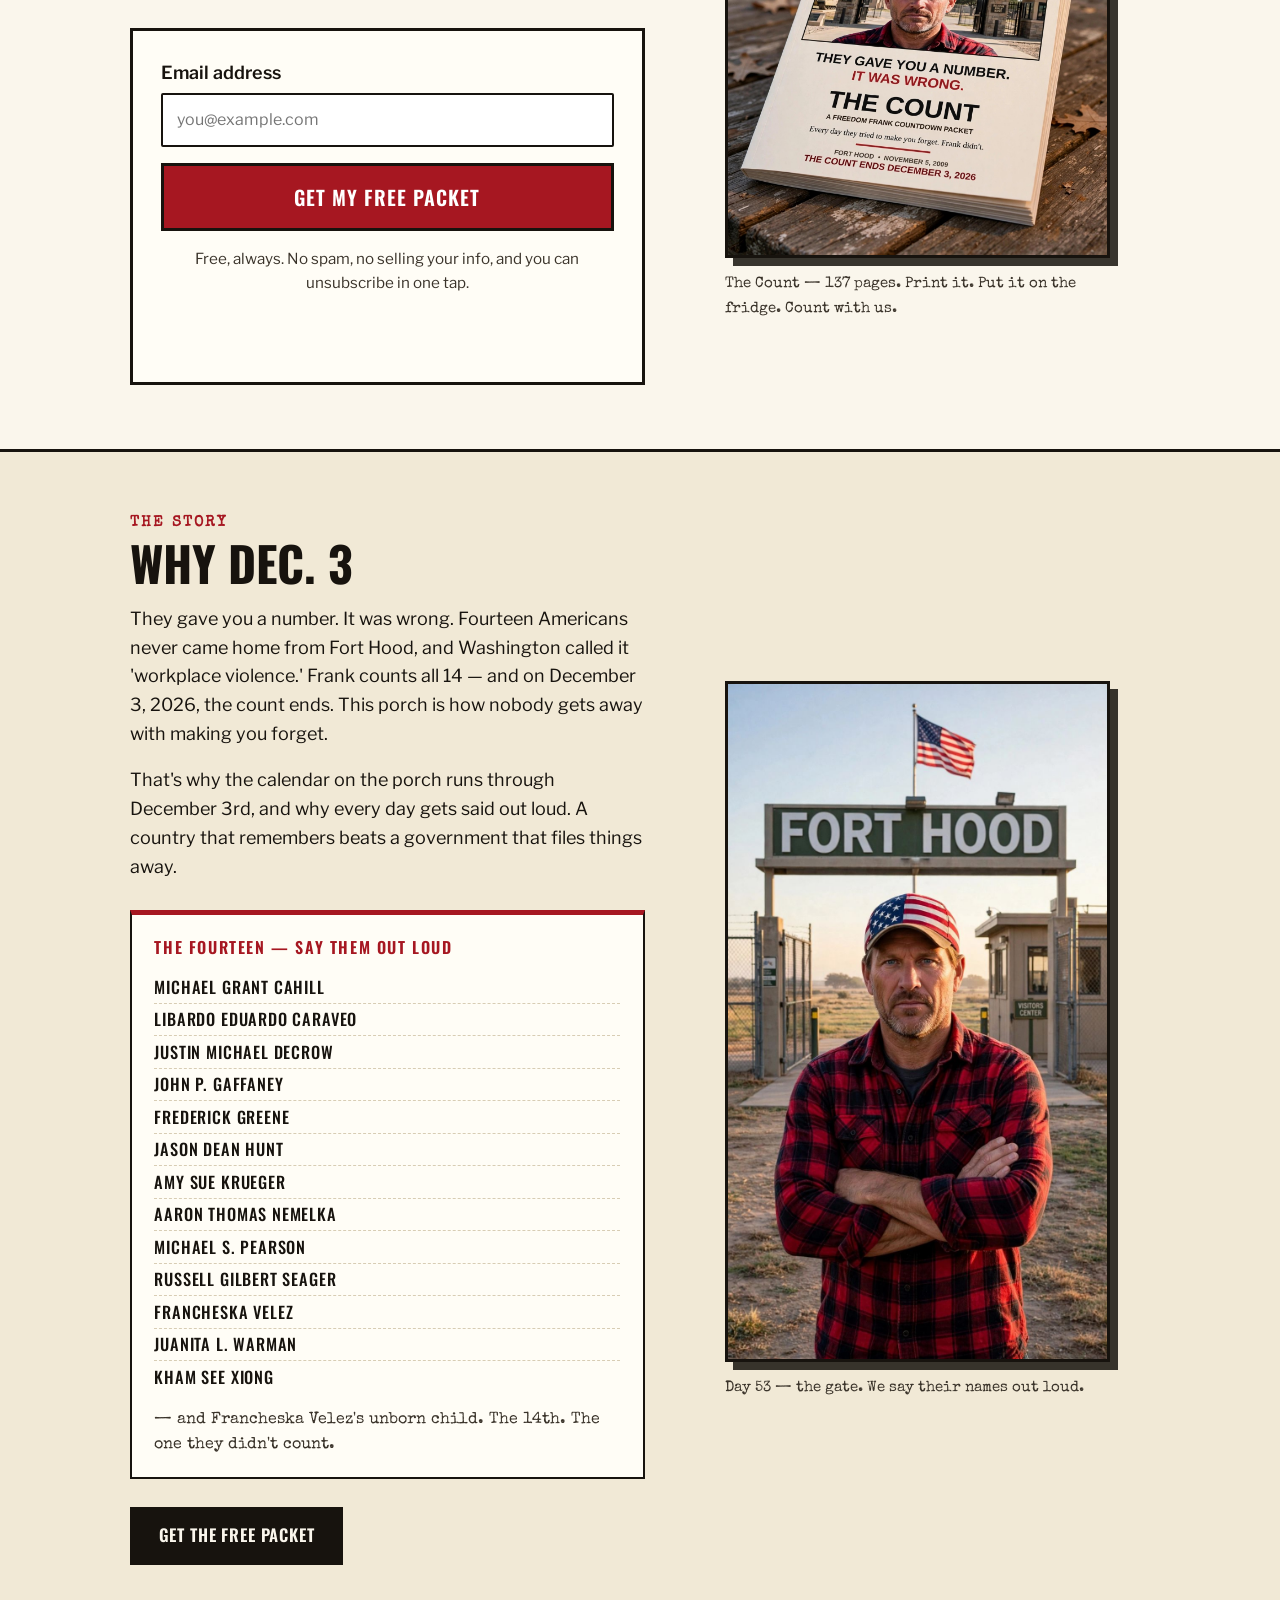
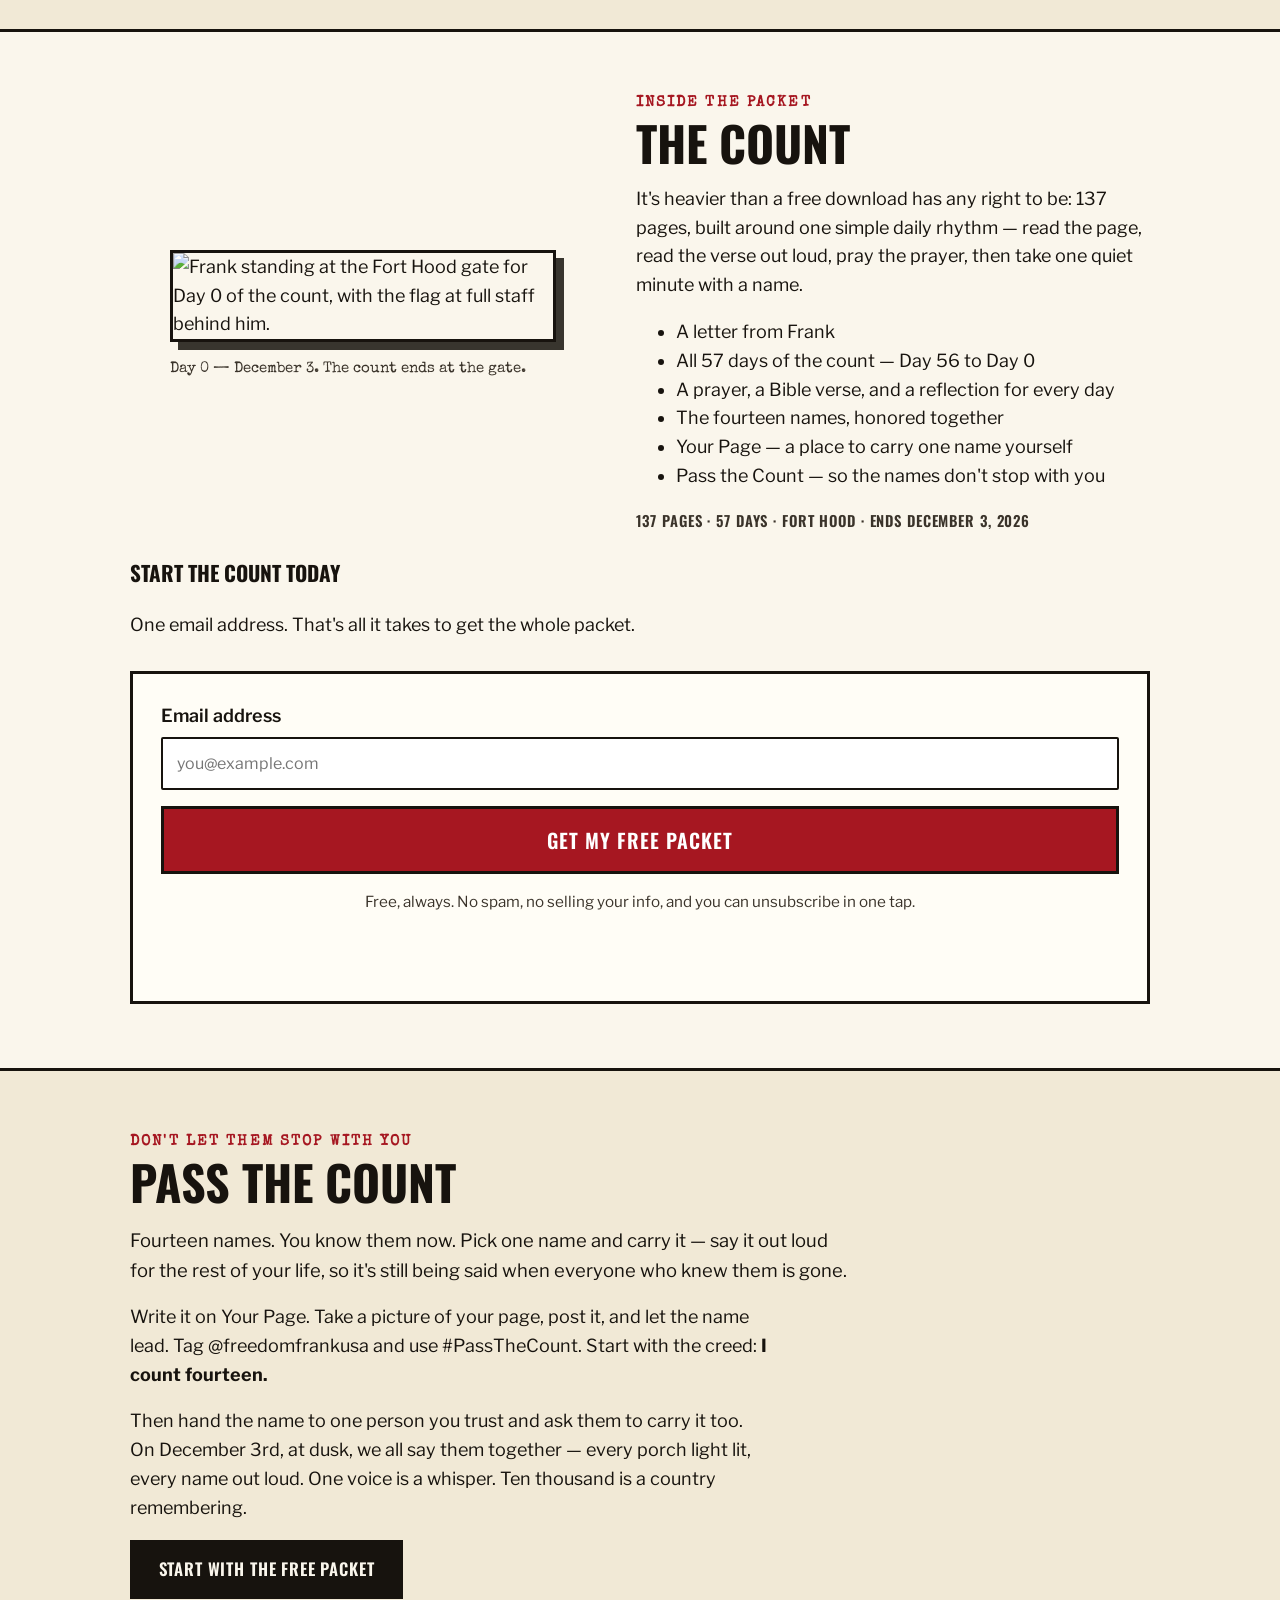
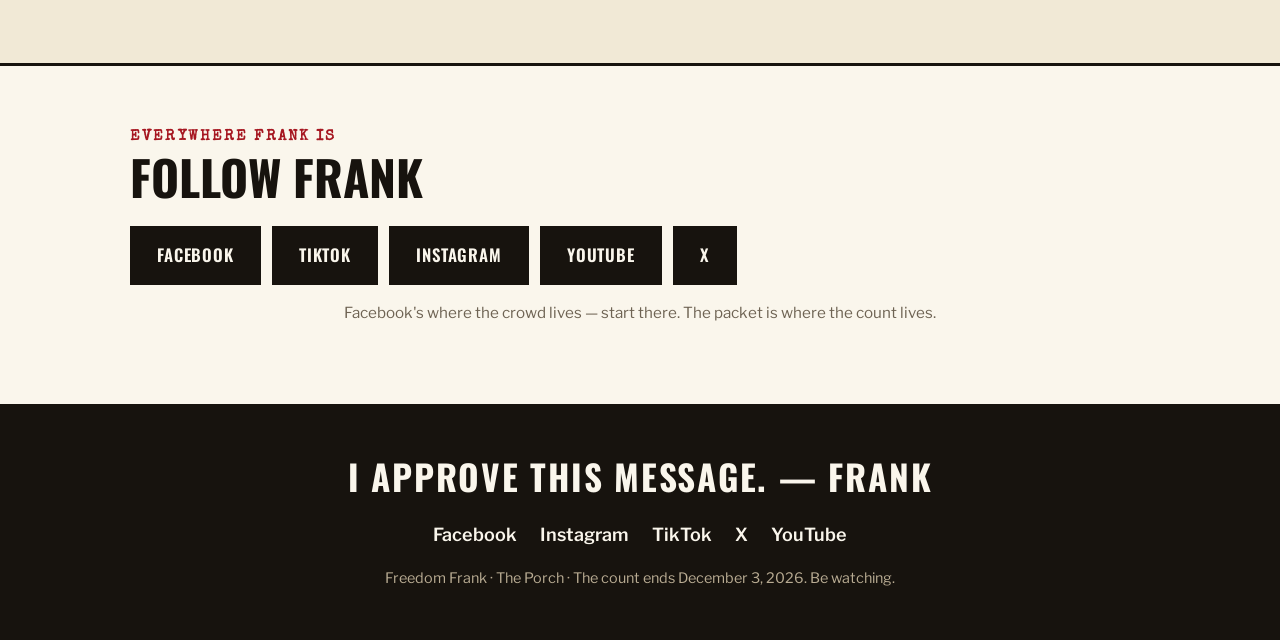
==== commit df715627: "Rebuild homepage around free packet email signup" ====
--- a/index.html
+++ b/index.html
@@ -3,22 +3,22 @@
 <head>
 <meta charset="UTF-8">
 <meta name="viewport" content="width=device-width, initial-scale=1.0">
-<title>Freedom Frank — Vote on the Next Frank's Law | The Porch</title>
-<meta name="description" content="Vote on the next Frank's Law at Freedom Frank's Porch. Get the free 137-page Countdown Packet — the Fort Hood count to December 3, 2026 — free, always.">
+<title>Freedom Frank — Free 137-Page Countdown Packet | The Porch</title>
+<meta name="description" content="Get Frank's free 137-page Countdown Packet: all 57 days to December 3, 2026, with a prayer, verse, and reflection for every day, the fourteen names, and Pass the Count.">
 <link rel="canonical" href="https://freedomfrankusa.com/">
 <meta name="theme-color" content="#A61721">
 <meta property="og:type" content="website">
 <meta property="og:site_name" content="Freedom Frank — The Porch">
-<meta property="og:title" content="Freedom Frank — Vote on the Next Frank's Law | The Porch">
-<meta property="og:description" content="Vote on the next Frank's Law at Freedom Frank's Porch. Get the free 137-page Countdown Packet — the Fort Hood count to December 3, 2026 — free, always.">
+<meta property="og:title" content="Freedom Frank — Free 137-Page Countdown Packet | The Porch">
+<meta property="og:description" content="Get Frank's free 137-page Countdown Packet: all 57 days to December 3, 2026, with a prayer, verse, and reflection for every day, the fourteen names, and Pass the Count.">
 <meta property="og:url" content="https://freedomfrankusa.com/">
 <meta property="og:image" content="https://freedomfrankusa.com/assets/og-cover.jpg">
 <meta property="og:image:width" content="1200">
 <meta property="og:image:height" content="630">
 <meta property="og:image:alt" content="Freedom Frank on his porch at night, holding up the countdown calendar board to December 3rd.">
 <meta name="twitter:card" content="summary_large_image">
-<meta name="twitter:title" content="Freedom Frank — Vote on the Next Frank's Law | The Porch">
-<meta name="twitter:description" content="Vote on the next Frank's Law at Freedom Frank's Porch. Get the free 137-page Countdown Packet — the Fort Hood count to December 3, 2026 — free, always.">
+<meta name="twitter:title" content="Freedom Frank — Free 137-Page Countdown Packet | The Porch">
+<meta name="twitter:description" content="Get Frank's free 137-page Countdown Packet: all 57 days to December 3, 2026, with a prayer, verse, and reflection for every day, the fourteen names, and Pass the Count.">
 <meta name="twitter:image" content="https://freedomfrankusa.com/assets/og-cover.jpg">
 <meta name="twitter:image:alt" content="Freedom Frank on his porch at night, holding up the countdown calendar board to December 3rd.">
 <script type="application/ld+json">
@@ -31,6 +31,7 @@
       "name": "Freedom Frank",
       "url": "https://freedomfrankusa.com/",
       "logo": "https://freedomfrankusa.com/assets/logo-black.png",
+      "description": "Freedom Frank's Porch is home to THE COUNT, a free 137-page Countdown Packet for the 57 days to December 3, 2026.",
       "sameAs": [
         "https://facebook.com/profile.php?id=61594925650943",
         "https://instagram.com/freedomfrankusa",
@@ -44,6 +45,7 @@
       "@id": "https://freedomfrankusa.com/#site",
       "name": "Freedom Frank — The Porch",
       "url": "https://freedomfrankusa.com/",
+      "description": "Get the free 137-page Countdown Packet — all 57 days to December 3, 2026, with the fourteen names and Pass the Count.",
       "publisher": { "@id": "https://freedomfrankusa.com/#org" }
     }
   ]
@@ -58,16 +60,18 @@
 <link rel="preconnect" href="https://fonts.gstatic.com" crossorigin>
 <link href="https://fonts.googleapis.com/css2?family=Oswald:wght@500;600;700&family=Libre+Franklin:ital,wght@0,400;0,600;0,700;1,400&family=Special+Elite&display=swap" rel="stylesheet">
 <link rel="stylesheet" href="styles.css">
+<!-- Porch build: analytics enabled 2026-10-13 -->
 </head>
 <body>
 
 <header class="site-header">
   <a class="brand" href="#top">FREEDOM&nbsp;FRANK</a>
   <nav class="site-nav" aria-label="Porch sections">
-    <a href="#ballot">The Ballot</a>
+    <a href="#get-packet">Free Packet</a>
     <a href="#why">Why Dec. 3</a>
-    <a href="#count">The Count</a>
-    <a href="#pledge">Trades Pledge</a>
+    <a href="#count">What's Inside</a>
+    <a href="#pass">Pass the Count</a>
+    <a href="#follow">Follow</a>
   </nav>
 </header>
 
@@ -79,8 +83,8 @@
       <img src="assets/hero-board.jpg" alt="Freedom Frank on his porch at night, holding up the blank countdown calendar board, the flag hanging behind him." fetchpriority="high">
     </figure>
     <div class="hero-card">
-      <p class="kicker">The Porch · Est. for the count</p>
-      <h1>THE NEXT FRANK'S LAW AIN'T MINE. IT'S YOURS.</h1>
+      <p class="kicker">The Porch · The Count</p>
+      <h1>THEY GAVE YOU A NUMBER. IT WAS WRONG.</h1>
       <div class="countdown" role="timer" aria-label="Countdown to December 3, 2026">
         <div class="cd-cell"><span id="cd-days">--</span><small>Days</small></div>
         <div class="cd-cell"><span id="cd-hours">--</span><small>Hours</small></div>
@@ -88,97 +92,38 @@
         <div class="cd-cell"><span id="cd-secs">--</span><small>Seconds</small></div>
       </div>
       <p class="cd-label" id="cd-label">until the count ends — <strong>December 3, 2026</strong></p>
-      <p class="hero-sub">Your email is your vote for the next Frank's Law. The winning Law becomes a real design — and every week, Frank reads five voters' names out loud on the Porch. Free, always.</p>
-      <a class="btn btn-red" href="#ballot">🗳 Cast your ballot</a>
-    </div>
-  </section>
-
-  <!-- ============ 2. THE BALLOT ============ -->
-  <section class="section" id="ballot">
-    <div class="wrap">
-      <h2><span class="h-num">Step onto the porch</span>THE BALLOT</h2>
-      <p class="lede">Every week I hand down a new Frank's Law, and America argues about it in the comments like it's a courtroom. Fine. Let's make it official. Around here the people get a vote, their names get read out loud on the Porch, and the Law that wins gets printed — so your grandkids can argue about it too.</p>
-
-      <!--
-        ============================================================
-        MAILERLITE WIRING — LIVE (wired Oct 12, 2026)
-        ============================================================
-        This form delivers signups to the MailerLite embedded form
-        "Porch Ballot" (id 201169207867475059), attached to the group
-        "Porch - Main" (id 201157819664172651), double opt-in OFF,
-        fields: email, name, and the custom field "Ballot choice".
-        ONE bundled opt-in (Ben's value-stack call, Oct 12, 2026): every
-        ballot signup joins ALL groups — Countdown 201157834936681683,
-        Frank's Law Letter 201157869256573973, Trades 201157879582950726.
-        Joining Porch - Main fires the welcome workflow
-        (id 201158336894207617) automatically. The POST endpoint lives
-        in MAILERLITE_FORM_ACTION at the top of app.js (public by
-        design — never put an API token in this page's code).
-        ============================================================
-      -->
-      <form id="ballot-form" class="card form-card" method="post" action="" novalidate>
-        <fieldset>
-          <legend>Step 1 — Pick the next Frank's Law · this week's ballot</legend>
-          <div class="law-grid" id="law-grid"><!-- options injected by app.js --></div>
-          <p class="field-note">Two Laws from Frank, one slot for yours — that's the ballot. We tally at week's end, the winner gets printed, and a fresh pair goes up next week.</p>
-        </fieldset>
-
-        <div class="pitch-wrap" id="pitch-wrap" hidden>
-          <label for="pitch-text">Your Frank's Law — say it like Frank would</label>
-          <textarea id="pitch-text" name="pitch" rows="3" placeholder="One sentence. Plain English. No lawyer talk."></textarea>
+      <p class="hero-sub">Frank counted all fourteen. THE COUNT is his free 137-page Countdown Packet — a prayer, a verse, and a moment of reflection for each of the 57 days to December 3rd. Put your email in and start the count.</p>
+      <a class="btn btn-red" href="#get-packet">GET MY FREE PACKET</a>
+    </div>
+  </section>
+
+  <!-- ============ 2. THE FREE PACKET ============ -->
+  <section class="section packet-section" id="get-packet">
+    <div class="wrap split">
+      <div>
+        <h2><span class="h-num">Free from the Porch</span>GET THE COUNT</h2>
+        <p class="lede">No choices to make and nothing to buy. Just the packet — all 57 days, made to be printed, kept close, and read one day at a time.</p>
+        <p class="body-copy">THE COUNT carries you from Day 56 to Day 0: Fort Hood, the fourteen names, a prayer and a verse for every day, and Frank walking the count with you until December 3, 2026.</p>
+
+        <div class="packet-form-wrap">
+          <form id="packet-form-primary" class="card form-card packet-signup-form" method="post" action="" novalidate>
+            <div class="field">
+              <label for="packet-email-primary">Email address</label>
+              <input class="packet-email" id="packet-email-primary" name="email" type="email" autocomplete="email" required placeholder="you@example.com">
+            </div>
+            <button class="btn btn-red btn-big" type="submit">GET MY FREE PACKET</button>
+            <p class="trust">Free, always. No spam, no selling your info, and you can unsubscribe in one tap.</p>
+            <p class="form-status packet-status" role="status" aria-live="polite"></p>
+          </form>
+
+          <div class="card success-card packet-success" hidden aria-live="polite"></div>
         </div>
-
-        <div id="step2" class="locked">
-        <p class="step-head" id="step2-head-anchor">Step 2 — Count it</p>
-        <p class="step2-note" id="step2-note">Pick your Law up top first — then this part opens up.</p>
-        <div class="field-row">
-          <div class="field">
-            <label for="first-name">First name</label>
-            <input id="first-name" name="first_name" type="text" autocomplete="given-name" required placeholder="So Frank can read it on the Porch">
-          </div>
-          <div class="field">
-            <label for="email">Email address</label>
-            <input id="email" name="email" type="email" autocomplete="email" required placeholder="you@example.com">
-          </div>
-        </div>
-        <p class="field-note">Your email <em>is</em> your ballot — it's how Frank knows the vote's real, and how your name gets on the Porch Roll list.</p>
-
-        <!-- Value stack (Ben's call, Oct 12, 2026): ONE bundled opt-in, not three
-             separate lane checkboxes. Joining the Porch = everything included. -->
-        <div class="value-stack">
-          <h3 class="vs-title">One click — the whole Porch</h3>
-          <p class="vs-sub">No picking through options like a cable package. Join the Porch and all of this comes with it:</p>
-          <ul class="vs-list">
-            <li><span class="vs-item">Your ballot — counted in the Frank's Law vote, every single week</span><span class="vs-media"><img class="vs-thumb" src="assets/vs-ballot.jpg" alt="The Frank's Law ballot card — this week's two Laws plus pitch your own" loading="lazy"><span class="vs-value"><s>$5</s><span class="vs-free">FREE</span></span></span></li>
-            <li><span class="vs-item">The Countdown Packet — all 137 pages, printed for the fridge</span><span class="vs-media"><img class="vs-thumb" src="assets/vs-packet.jpg" alt="The Countdown Packet as a printed booklet on the porch table" loading="lazy"><span class="vs-value"><s>$10</s><span class="vs-free">FREE</span></span></span></li>
-            <li><span class="vs-item">The Porch Letter — one letter a week from Frank, plus the Trades word for the kids and grandkids</span><span class="vs-media"><img class="vs-thumb" src="assets/vs-letter.jpg" alt="A handwritten Porch Letter and lantern on the porch table" loading="lazy"><span class="vs-value"><s>$20</s><span class="vs-free">FREE</span></span></span></li>
-            <li><span class="vs-item">First to know — merch drops and Porch-only deals before the public hears a word</span><span class="vs-media"><img class="vs-thumb" src="assets/vs-merch.jpg" alt="Frank's flag hat on the porch table — first merch, Porch members hear first" loading="lazy"><span class="vs-value"><s>$15</s><span class="vs-free">FREE</span></span></span></li>
-            <li><span class="vs-item">Members-only videos and Porch nights as they open</span><span class="vs-media"><img class="vs-thumb" src="assets/vs-videos.jpg" alt="A phone on the porch rail playing a Frank video at dusk" loading="lazy"><span class="vs-value"><s>$25</s><span class="vs-free">FREE</span></span></span></li>
-          </ul>
-          <p class="vs-total">Total value: <s>$75</s> <span class="vs-free">FREE</span> — <strong>yours, all of it.</strong> The only price is showing up.</p>
-        </div>
-        <label class="check vs-check"><input type="checkbox" id="join-porch" name="join" required> <span><strong>YES — count my ballot and put me on the Porch. All of it. PERIOD. 🇺🇸</strong></span></label>
-
-        <button class="btn btn-red btn-big" type="submit">COUNT MY BALLOT — JOIN THE PORCH</button>
-        <p class="trust">One Porch Letter a week. No spam, no selling your info, unsubscribe in one tap. If they ever take Frank down, this list is how he still finds you.</p>
-        <p class="form-status" id="ballot-status" role="status" aria-live="polite"></p>
-        </div><!-- /#step2 -->
-      </form>
-
-      <div class="card success-card" id="ballot-success" hidden>
-        <h3>Ballot counted. Welcome to the Porch. 🪑</h3>
-        <p>Your vote's in the pile, same as everybody's — fair's fair. Check your inbox: your first Porch letter is on its way, and your free Countdown Packet is inside it. Put it on the fridge.</p>
-        <p>Five voters get their names read out loud every week. Keep showing up and one of them's yours.</p>
-        <p class="success-actions"><a class="btn btn-red" href="https://freedom-frank-shop.fourthwall.com/products/the-count-freedom-frank-countdown-packet" target="_blank" rel="noopener">Can't wait? Get the packet now</a></p>
-        <div class="share-row">
-          <span class="share-label">Bring a neighbor — every ballot counts:</span>
-          <a class="share-link" href="https://twitter.com/intent/tweet?text=I%20just%20voted%20on%20the%20next%20Frank%27s%20Law.%20Your%20turn%20%E2%80%94%20the%20ballot%27s%20on%20the%20Porch.&url=https%3A%2F%2Ffreedomfrankusa.com" target="_blank" rel="noopener">Post on X</a>
-          <a class="share-link" href="https://www.facebook.com/sharer/sharer.php?u=https%3A%2F%2Ffreedomfrankusa.com" target="_blank" rel="noopener">Share on Facebook</a>
-          <button class="share-link share-copy" id="share-copy" type="button">Copy the link</button>
-          <span class="share-status" id="share-status" role="status" aria-live="polite"></span>
-        </div>
-        <p class="signoff">I'm Freedom Frank, and I approve this message.</p>
-      </div>
+      </div>
+
+      <figure class="photo photo-booklet">
+        <img src="assets/packet-booklet.jpg" alt="The Count — the printed Countdown Packet booklet standing on the porch table, its cover showing Frank at the Fort Hood gate: 'They gave you a number. It was wrong.'" loading="lazy">
+        <figcaption class="typewriter">The Count — 137 pages. Print it. Put it on the fridge. Count with us.</figcaption>
+      </figure>
     </div>
   </section>
 
@@ -188,7 +133,7 @@
       <div>
         <h2><span class="h-num">The story</span>WHY DEC. 3</h2>
         <p class="body-copy">They gave you a number. It was wrong. Fourteen Americans never came home from Fort Hood, and Washington called it 'workplace violence.' Frank counts all 14 — and on December 3, 2026, the count ends. This porch is how nobody gets away with making you forget.</p>
-        <p class="body-copy">That's why the calendar on the porch runs from October 1st to December 3rd, and why every day gets said out loud. A country that remembers beats a government that files things away.</p>
+        <p class="body-copy">That's why the calendar on the porch runs through December 3rd, and why every day gets said out loud. A country that remembers beats a government that files things away.</p>
         <div class="names-roll">
           <p class="names-head">The fourteen — say them out loud</p>
           <ul class="names-list">
@@ -208,7 +153,7 @@
           </ul>
           <p class="names-14th">— and Francheska Velez's unborn child. The 14th. The one they didn't count.</p>
         </div>
-        <a class="btn btn-dark" href="#ballot">Count me in — cast a ballot</a>
+        <a class="btn btn-dark" href="#get-packet">Get the free packet</a>
       </div>
       <figure class="photo">
         <img src="assets/gate.jpg" alt="Frank, arms crossed, standing at the main gate of Fort Hood at sunrise, the FORT HOOD sign and the flag above him." loading="lazy">
@@ -217,53 +162,57 @@
     </div>
   </section>
 
-  <!-- ============ 4. THE COUNT ============ -->
+  <!-- ============ 4. WHAT'S INSIDE ============ -->
   <section class="section" id="count">
     <div class="wrap split reverse">
       <div>
-        <h2><span class="h-num">The offer</span>THE COUNT</h2>
-        <p class="body-copy">It's finished — and it's heavier than a free download has any right to be. THE COUNT is a 137-page printable packet: a letter from Frank, all 57 days of the count, Day 56 to Day 0, and the names page — the 13 they counted, and the 14th they didn't.</p>
-        <p class="body-copy">Every day runs the same rhythm: read the page, read the verse out loud, pray the prayer, then take one quiet minute with a name. Print it, put it on the fridge, and count down with us to December 3rd. It closes with Pass the Count — because these names shouldn't stop with you.</p>
-        <p class="body-copy">It's free. All it costs you is showing up.</p>
-        <a class="btn btn-red" href="https://freedom-frank-shop.fourthwall.com/products/the-count-freedom-frank-countdown-packet" target="_blank" rel="noopener">Get the Countdown Packet — free</a>
-        <p class="packet-facts">137 pages · A prayer &amp; a verse for every day · The fourteen names · Pass the Count</p>
-        <p class="field-note">On the list already? The packet link rides inside your Porch letters too.</p>
-      </div>
-      <figure class="photo photo-booklet">
-        <img src="assets/packet-booklet.jpg" alt="The Count — the printed Countdown Packet booklet standing on the porch table, its cover showing Frank at the Fort Hood gate: 'They gave you a number. It was wrong.'" loading="lazy">
-        <figcaption class="typewriter">The Count — 137 pages. Print it. Put it on the fridge. Count with us.</figcaption>
+        <h2><span class="h-num">Inside the packet</span>THE COUNT</h2>
+        <p class="body-copy">It's heavier than a free download has any right to be: 137 pages, built around one simple daily rhythm — read the page, read the verse out loud, pray the prayer, then take one quiet minute with a name.</p>
+        <ul class="packet-list">
+          <li>A letter from Frank</li>
+          <li>All 57 days of the count — Day 56 to Day 0</li>
+          <li>A prayer, a Bible verse, and a reflection for every day</li>
+          <li>The fourteen names, honored together</li>
+          <li>Your Page — a place to carry one name yourself</li>
+          <li>Pass the Count — so the names don't stop with you</li>
+        </ul>
+        <p class="packet-facts">137 pages · 57 days · Fort Hood · Ends December 3, 2026</p>
+      </div>
+      <figure class="photo">
+        <img src="assets/day0.jpg" alt="Frank standing at the Fort Hood gate for Day 0 of the count, with the flag at full staff behind him." loading="lazy">
+        <figcaption class="typewriter">Day 0 — December 3. The count ends at the gate.</figcaption>
       </figure>
     </div>
-  </section>
-
-  <!-- ============ 5. TRADES PLEDGE ============ -->
-  <section class="section pledge-band" id="pledge">
+
+    <div class="wrap packet-repeat">
+      <div class="packet-repeat-copy">
+        <h3>START THE COUNT TODAY</h3>
+        <p>One email address. That's all it takes to get the whole packet.</p>
+      </div>
+      <div class="packet-form-wrap">
+        <form id="packet-form-lower" class="card form-card packet-signup-form" method="post" action="" novalidate>
+          <div class="field">
+            <label for="packet-email-lower">Email address</label>
+            <input class="packet-email" id="packet-email-lower" name="email" type="email" autocomplete="email" required placeholder="you@example.com">
+          </div>
+          <button class="btn btn-red btn-big" type="submit">GET MY FREE PACKET</button>
+          <p class="trust">Free, always. No spam, no selling your info, and you can unsubscribe in one tap.</p>
+          <p class="form-status packet-status" role="status" aria-live="polite"></p>
+        </form>
+
+        <div class="card success-card packet-success" hidden aria-live="polite"></div>
+      </div>
+    </div>
+  </section>
+
+  <!-- ============ 5. PASS THE COUNT ============ -->
+  <section class="section section-alt" id="pass">
     <div class="wrap">
-      <h2><span class="h-num light">Frank's flagship</span>THE TRADES PLEDGE</h2>
-      <p class="lede light">College isn't the only ladder. Frank's flagship sermon: a kid who can fix things will never be broke. The Trades Pledge is how the porch says it together — for the kids and grandkids coming up behind us.</p>
-      <blockquote class="pledge-quote">
-        <p>I work with my hands, or I honor the ones who do.<br>
-        I won't mock a trade to sell a degree.<br>
-        A kid who can fix things will never be broke.<br>
-        Somebody's gotta build the country — might as well be ours.</p>
-        <cite>— The Trades Pledge, from the porch</cite>
-      </blockquote>
-      <form id="pledge-form" class="pledge-form" method="post" action="" novalidate>
-        <div class="field">
-          <label for="pledge-name">Your name — sign it like you mean it</label>
-          <input id="pledge-name" name="pledge_name" type="text" autocomplete="name" required placeholder="Your name for the board">
-        </div>
-        <div class="field">
-          <label for="pledge-email">Email address</label>
-          <input id="pledge-email" name="pledge_email" type="email" autocomplete="email" required placeholder="you@example.com">
-        </div>
-        <button class="btn btn-red" type="submit">SIGN THE PLEDGE</button>
-        <p class="form-status light" id="pledge-status" role="status" aria-live="polite"></p>
-      </form>
-      <div class="success-card dark" id="pledge-success" hidden>
-        <h3>Signed. Your name's on the board.</h3>
-        <p>That's the whole transaction — no dues, no pitch. When Frank talks trades, he's talking to a board with your name on it.</p>
-      </div>
+      <h2><span class="h-num">Don't let them stop with you</span>PASS THE COUNT</h2>
+      <p class="lede">Fourteen names. You know them now. Pick one name and carry it — say it out loud for the rest of your life, so it's still being said when everyone who knew them is gone.</p>
+      <p class="body-copy">Write it on Your Page. Take a picture of your page, post it, and let the name lead. Tag @freedomfrankusa and use #PassTheCount. Start with the creed: <strong>I count fourteen.</strong></p>
+      <p class="body-copy">Then hand the name to one person you trust and ask them to carry it too. On December 3rd, at dusk, we all say them together — every porch light lit, every name out loud. One voice is a whisper. Ten thousand is a country remembering.</p>
+      <a class="btn btn-dark" href="#get-packet">Start with the free packet</a>
     </div>
   </section>
 
@@ -278,7 +227,7 @@
         <a class="follow-btn" href="https://youtube.com/channel/UCTblbd5McKyNl9RhQAjyaeg" target="_blank" rel="noopener">YouTube</a>
         <a class="follow-btn" href="https://x.com/FreedomFrankUSA" target="_blank" rel="noopener">X</a>
       </div>
-      <p class="field-note center">Facebook's where the crowd lives — start there. The list is where Frank can't be taken down.</p>
+      <p class="field-note center">Facebook's where the crowd lives — start there. The packet is where the count lives.</p>
     </div>
   </section>
 
@@ -298,8 +247,8 @@
 </footer>
 
 <div id="sticky-cta" hidden>
-  <span class="sticky-text">The next Frank's Law ain't Frank's. It's yours.</span>
-  <a class="btn btn-red sticky-btn" href="#ballot">🗳 Cast your ballot</a>
+  <span class="sticky-text">Frank's 137-page Countdown Packet is free.</span>
+  <a class="btn btn-red sticky-btn" href="#get-packet">GET THE FREE PACKET</a>
 </div>
 
 <script src="app.js"></script>
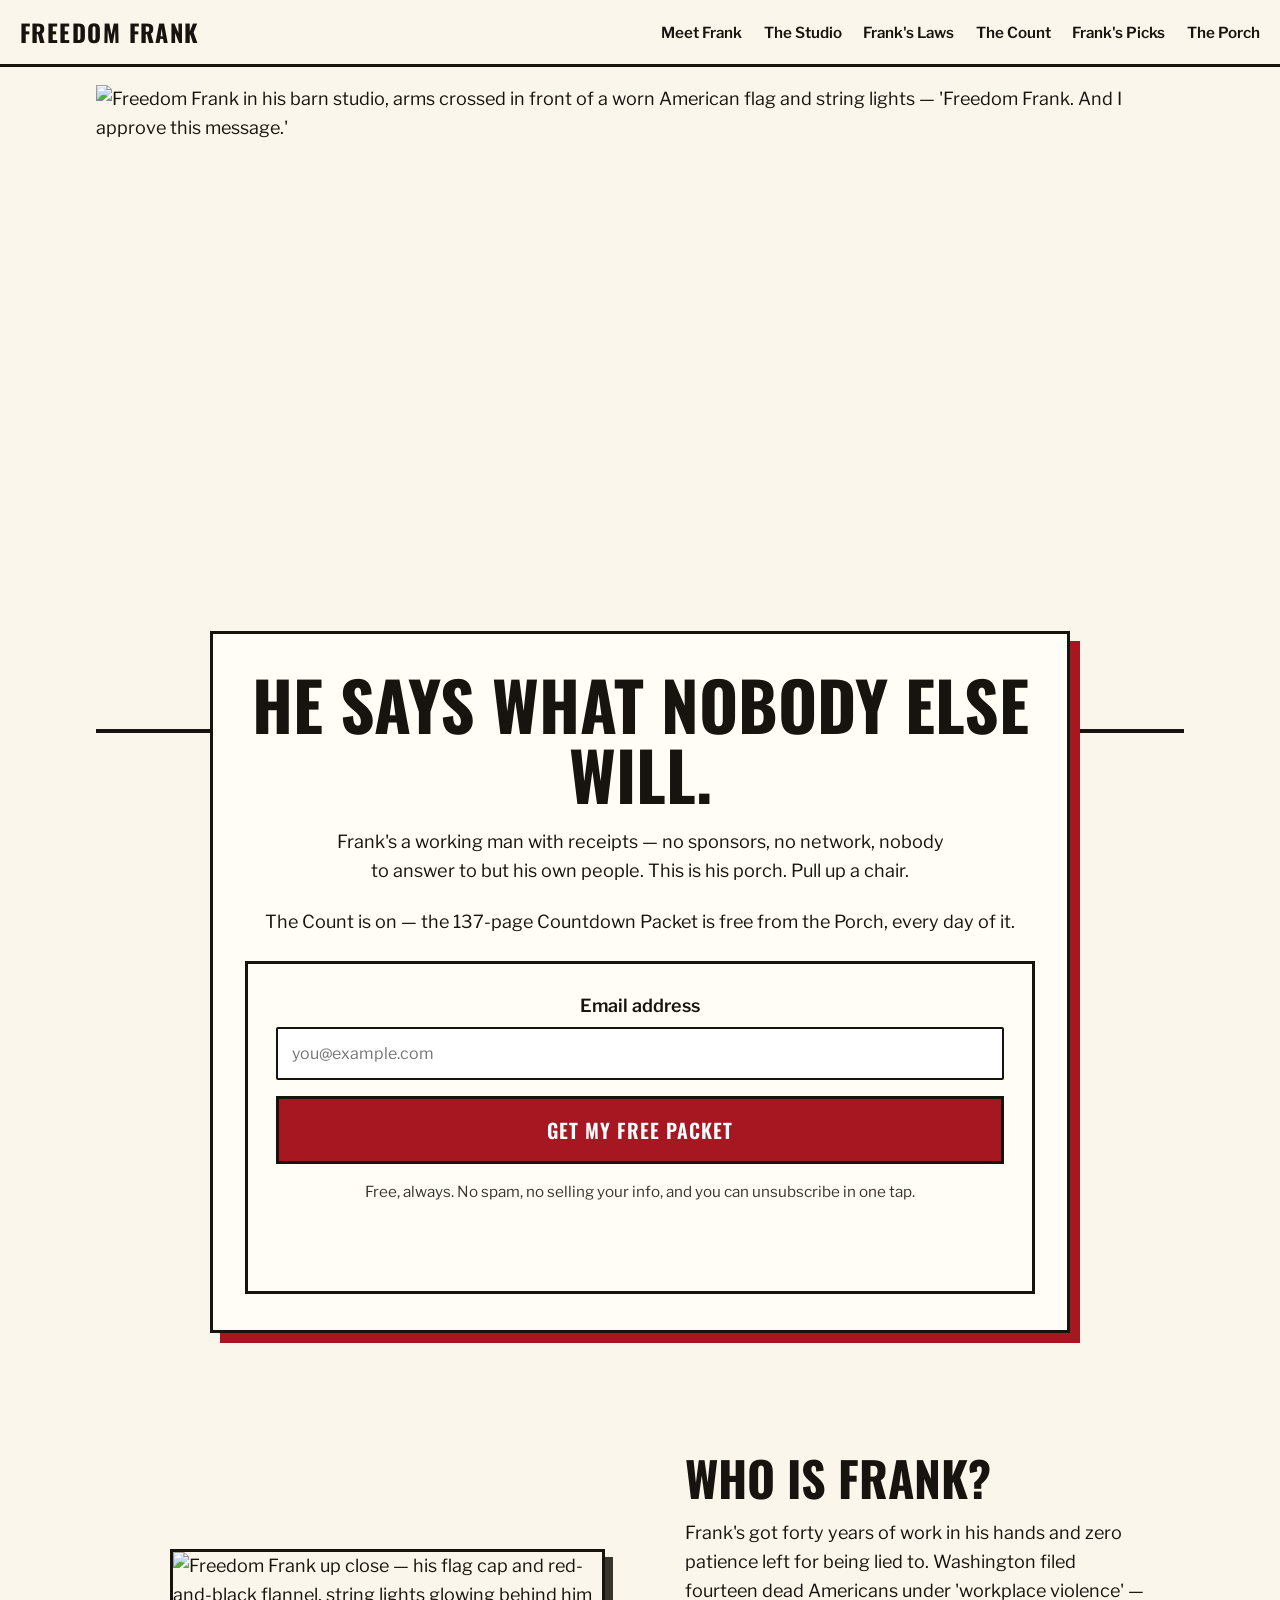
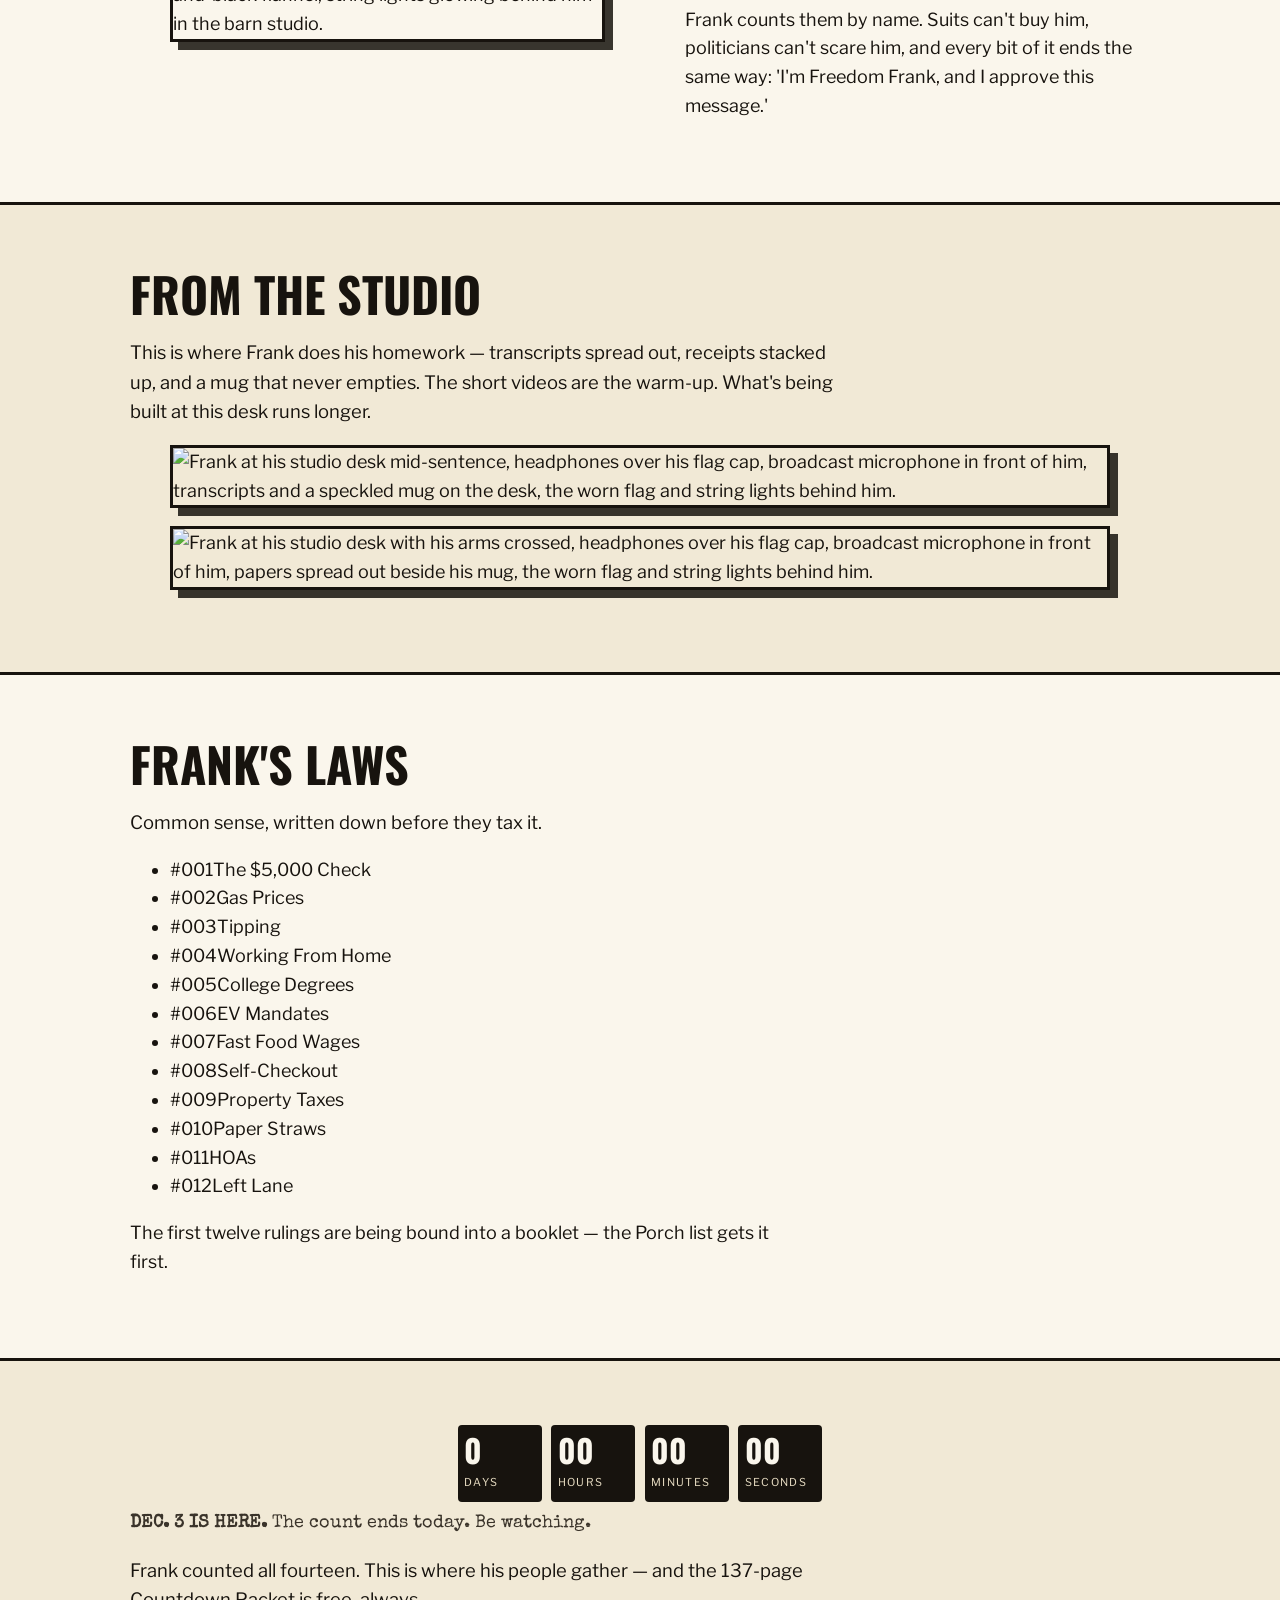
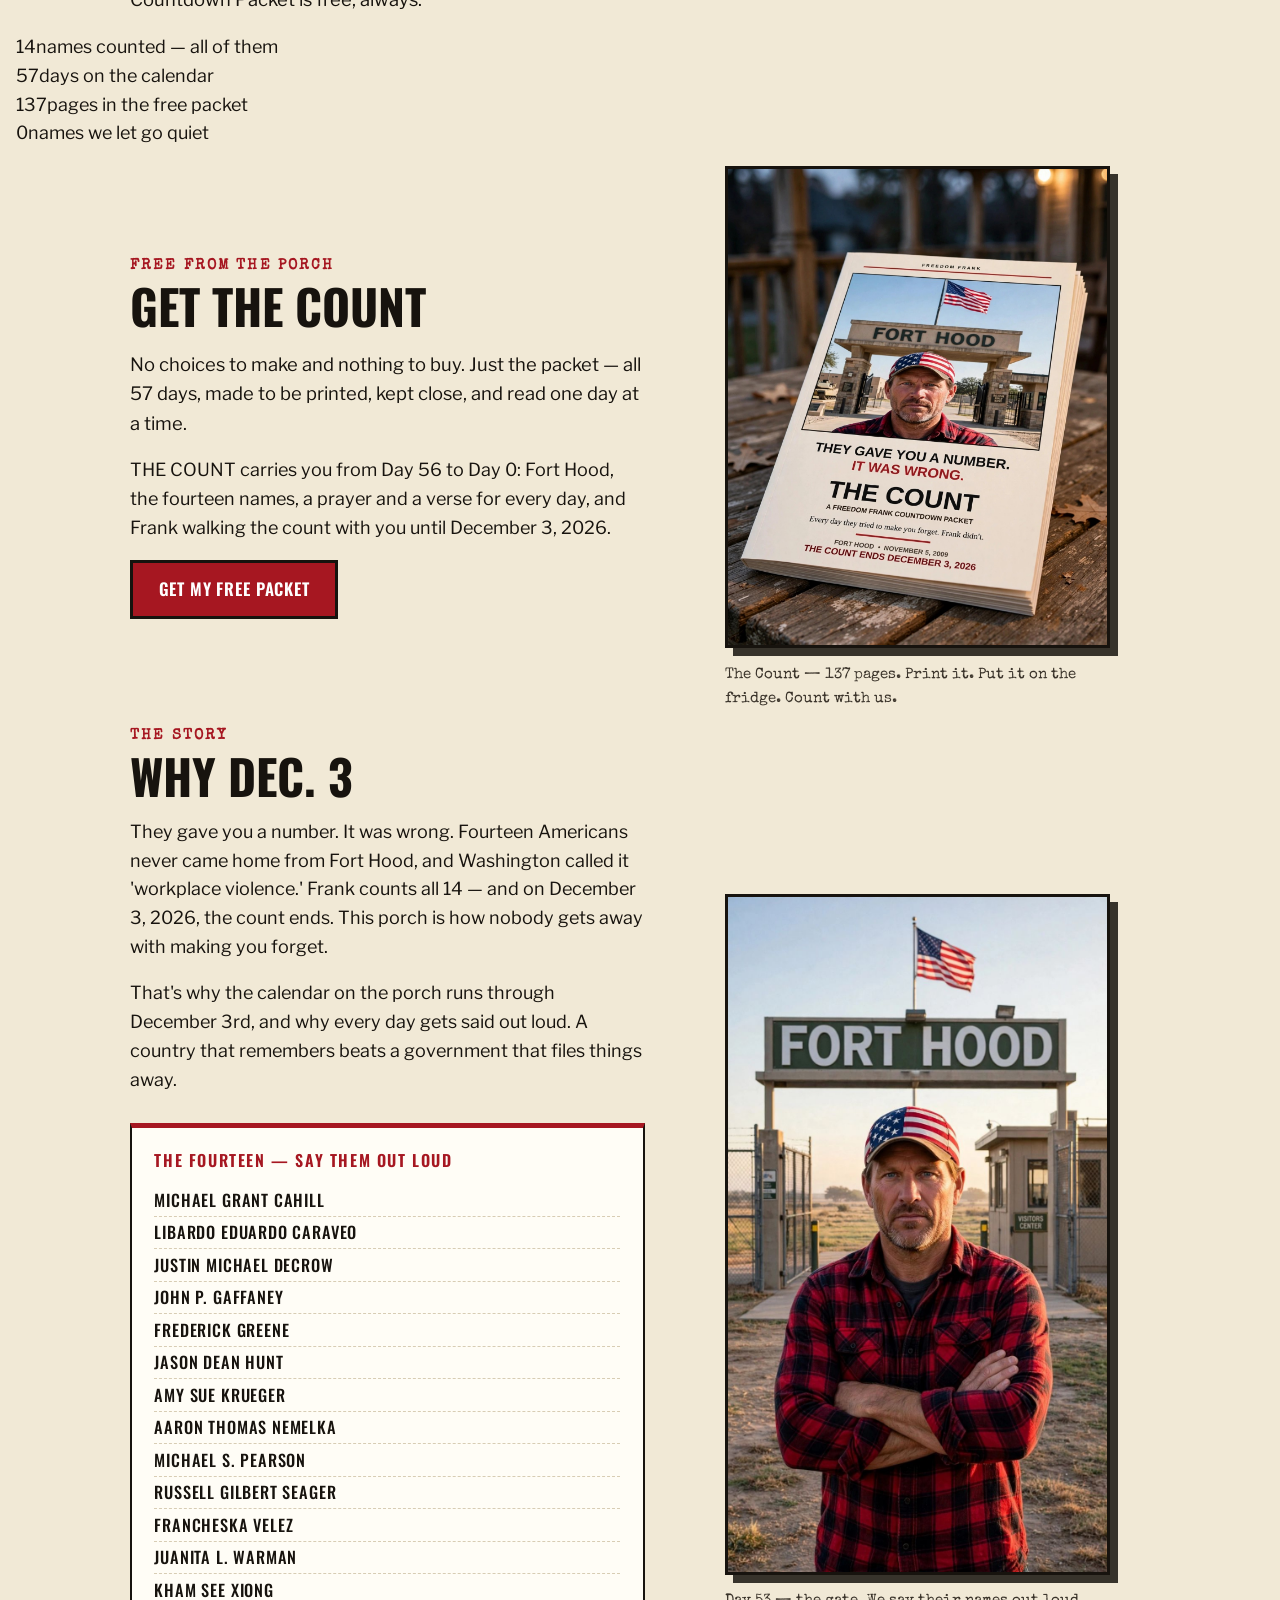
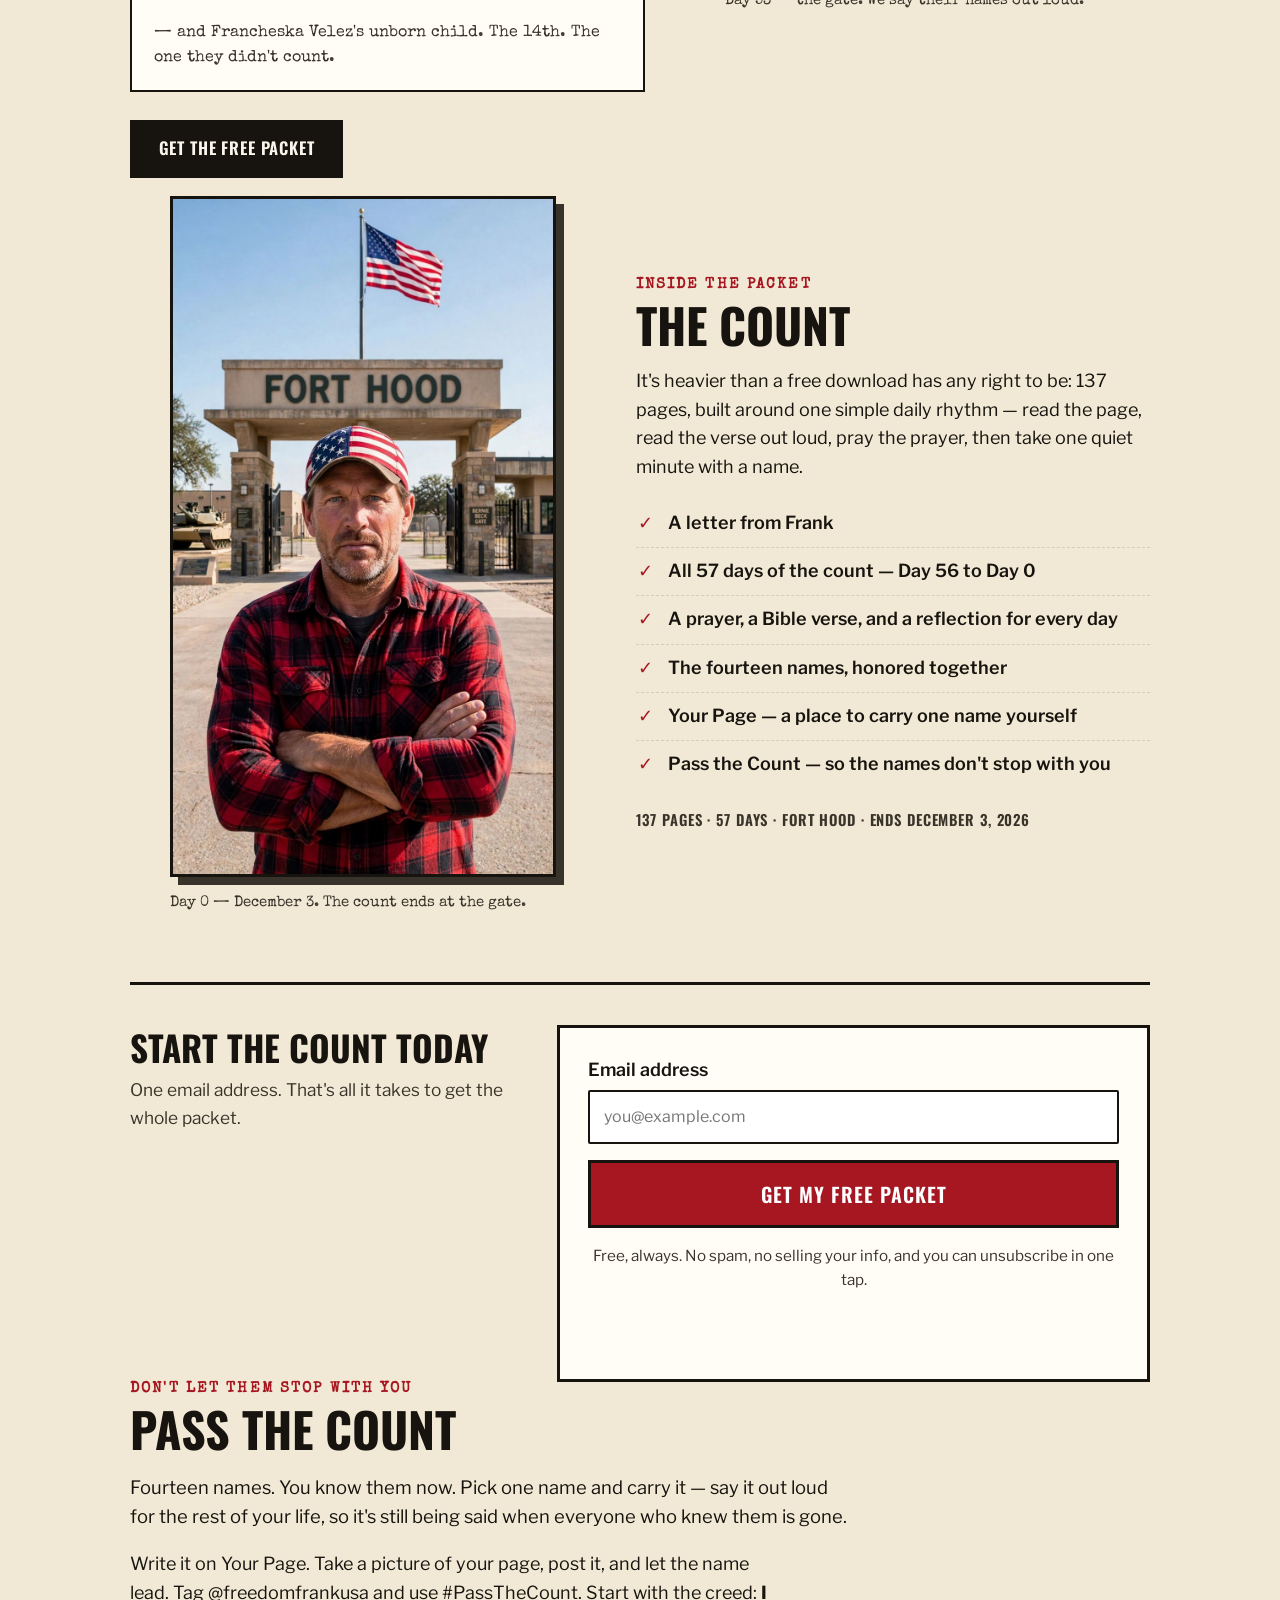
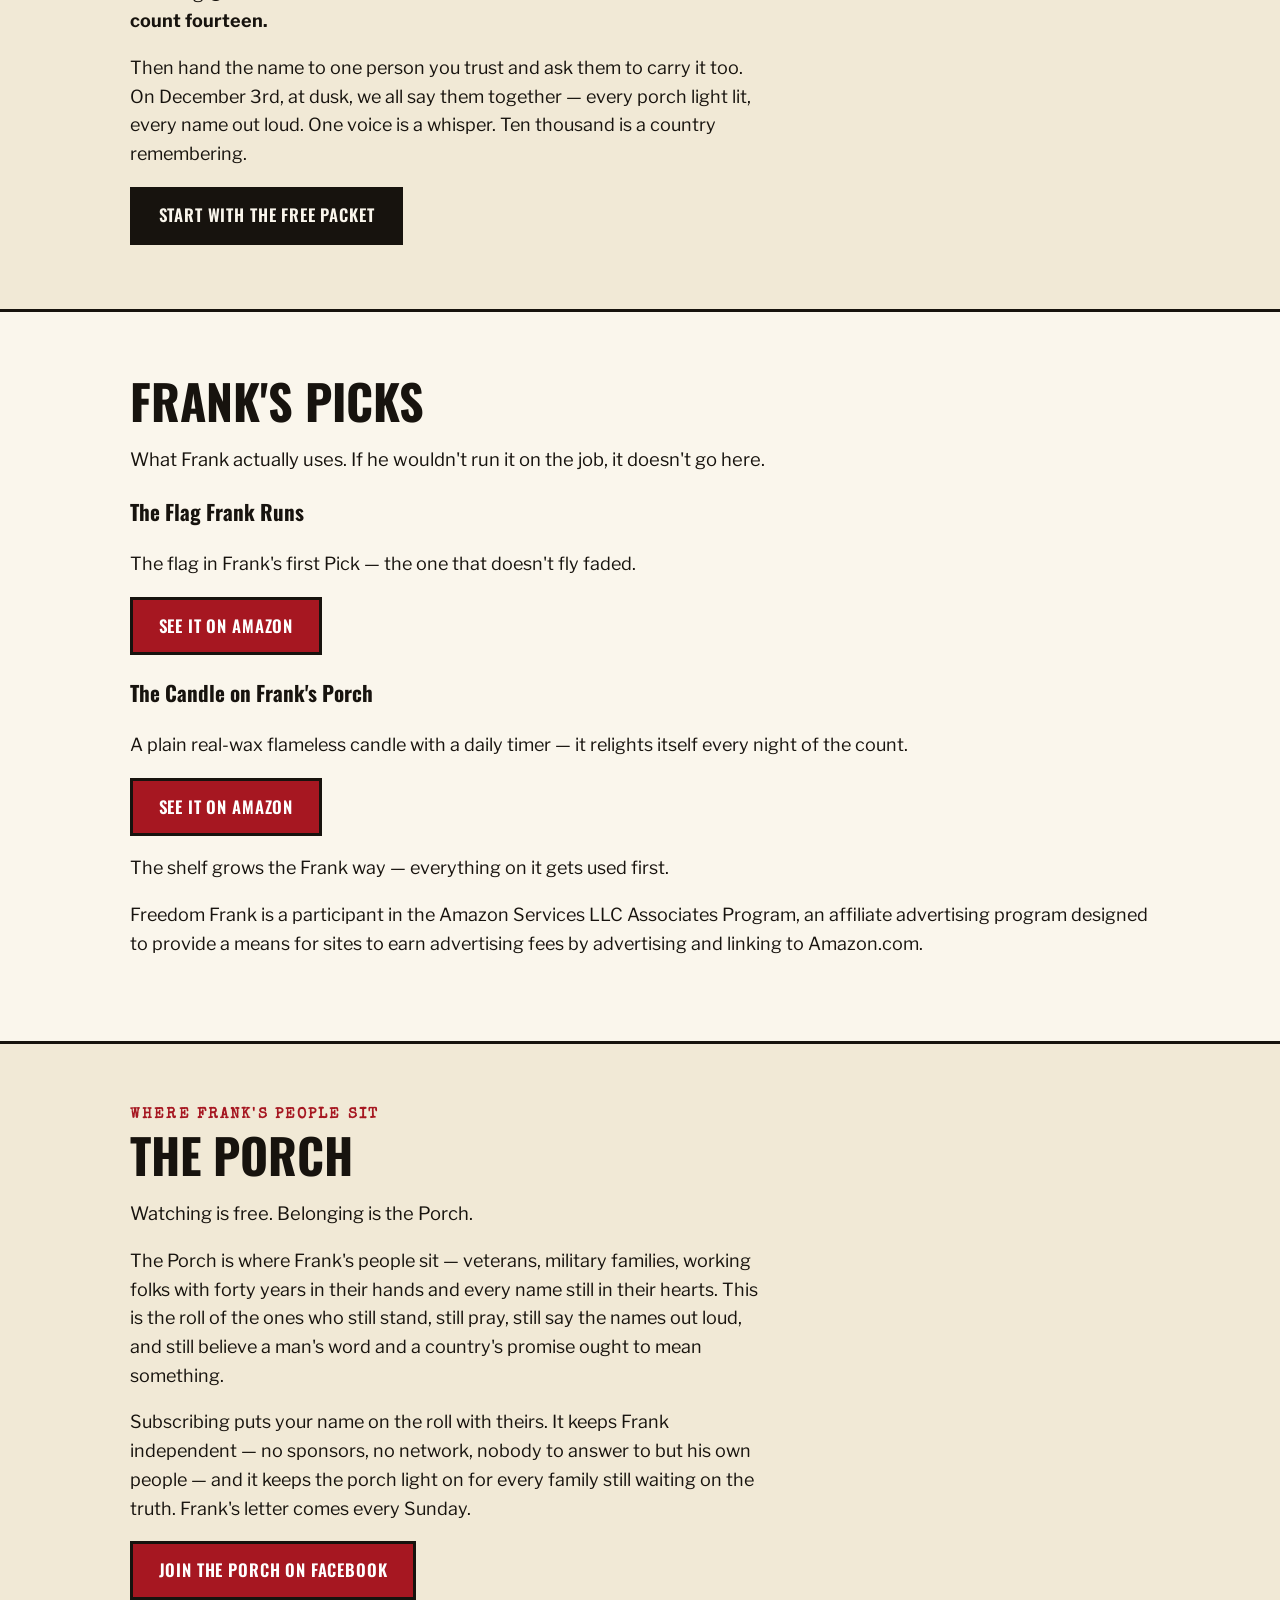
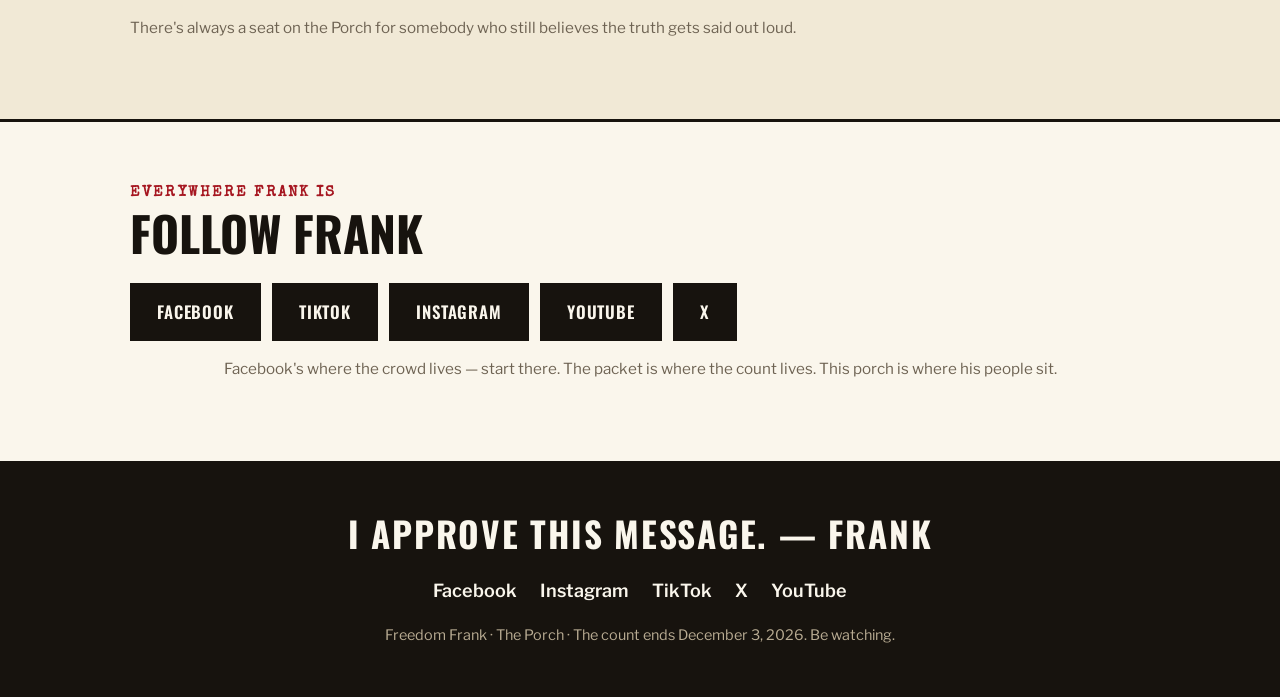
==== commit 405f3de2: "Overhaul pass 1: dark re-skin + Frank-first homepage (hero form, Meet Frank, Studio, Laws, Count, Pi" ====
--- a/index.html
+++ b/index.html
@@ -3,22 +3,22 @@
 <head>
 <meta charset="UTF-8">
 <meta name="viewport" content="width=device-width, initial-scale=1.0">
-<title>Freedom Frank — Free 137-Page Countdown Packet | The Porch</title>
-<meta name="description" content="Get Frank's free 137-page Countdown Packet: all 57 days to December 3, 2026, with a prayer, verse, and reflection for every day, the fourteen names, and Pass the Count.">
+<title>Freedom Frank — The Porch | I Approve This Message</title>
+<meta name="description" content="Freedom Frank — a working man with receipts who says what nobody else will. Meet Frank, hear his Laws from the studio, and get the free 137-page Countdown Packet from the Porch through December 3, 2026.">
 <link rel="canonical" href="https://freedomfrankusa.com/">
-<meta name="theme-color" content="#A61721">
+<meta name="theme-color" content="#16120E">
 <meta property="og:type" content="website">
 <meta property="og:site_name" content="Freedom Frank — The Porch">
-<meta property="og:title" content="Freedom Frank — Free 137-Page Countdown Packet | The Porch">
-<meta property="og:description" content="Get Frank's free 137-page Countdown Packet: all 57 days to December 3, 2026, with a prayer, verse, and reflection for every day, the fourteen names, and Pass the Count.">
+<meta property="og:title" content="Freedom Frank — The Porch | I Approve This Message">
+<meta property="og:description" content="Freedom Frank — a working man with receipts who says what nobody else will. Meet Frank, hear his Laws from the studio, and get the free 137-page Countdown Packet from the Porch through December 3, 2026.">
 <meta property="og:url" content="https://freedomfrankusa.com/">
 <meta property="og:image" content="https://freedomfrankusa.com/assets/og-cover.jpg">
 <meta property="og:image:width" content="1200">
 <meta property="og:image:height" content="630">
 <meta property="og:image:alt" content="Freedom Frank on his porch at night, holding up the countdown calendar board to December 3rd.">
 <meta name="twitter:card" content="summary_large_image">
-<meta name="twitter:title" content="Freedom Frank — Free 137-Page Countdown Packet | The Porch">
-<meta name="twitter:description" content="Get Frank's free 137-page Countdown Packet: all 57 days to December 3, 2026, with a prayer, verse, and reflection for every day, the fourteen names, and Pass the Count.">
+<meta name="twitter:title" content="Freedom Frank — The Porch | I Approve This Message">
+<meta name="twitter:description" content="Freedom Frank — a working man with receipts who says what nobody else will. Meet Frank, hear his Laws from the studio, and get the free 137-page Countdown Packet from the Porch through December 3, 2026.">
 <meta name="twitter:image" content="https://freedomfrankusa.com/assets/og-cover.jpg">
 <meta name="twitter:image:alt" content="Freedom Frank on his porch at night, holding up the countdown calendar board to December 3rd.">
 <script type="application/ld+json">
@@ -31,7 +31,7 @@
       "name": "Freedom Frank",
       "url": "https://freedomfrankusa.com/",
       "logo": "https://freedomfrankusa.com/assets/logo-black.png",
-      "description": "Freedom Frank's Porch is home to THE COUNT, a free 137-page Countdown Packet for the 57 days to December 3, 2026.",
+      "description": "Freedom Frank's Porch — home of THE COUNT, a free 137-page Countdown Packet for the 57 days to December 3, 2026, with the fourteen names counted out loud.",
       "sameAs": [
         "https://facebook.com/profile.php?id=61594925650943",
         "https://instagram.com/freedomfrankusa",
@@ -45,7 +45,7 @@
       "@id": "https://freedomfrankusa.com/#site",
       "name": "Freedom Frank — The Porch",
       "url": "https://freedomfrankusa.com/",
-      "description": "Get the free 137-page Countdown Packet — all 57 days to December 3, 2026, with the fourteen names and Pass the Count.",
+      "description": "The Porch: the free 137-page Countdown Packet — all 57 days to December 3, 2026, with the fourteen names and Pass the Count.",
       "publisher": { "@id": "https://freedomfrankusa.com/#org" }
     }
   ]
@@ -60,18 +60,19 @@
 <link rel="preconnect" href="https://fonts.gstatic.com" crossorigin>
 <link href="https://fonts.googleapis.com/css2?family=Oswald:wght@500;600;700&family=Libre+Franklin:ital,wght@0,400;0,600;0,700;1,400&family=Special+Elite&display=swap" rel="stylesheet">
 <link rel="stylesheet" href="styles.css">
-<!-- Porch build: analytics enabled 2026-10-13 -->
+<!-- Porch build: analytics enabled 2026-10-13 · Storefront rebuild Oct 17, 2026 · Dark overhaul Nov 13, 2026 -->
 </head>
 <body>
 
 <header class="site-header">
   <a class="brand" href="#top">FREEDOM&nbsp;FRANK</a>
   <nav class="site-nav" aria-label="Porch sections">
-    <a href="#get-packet">Free Packet</a>
-    <a href="#why">Why Dec. 3</a>
-    <a href="#count">What's Inside</a>
-    <a href="#pass">Pass the Count</a>
-    <a href="#follow">Follow</a>
+    <a href="#meet">Meet Frank</a>
+    <a href="#studio">The Studio</a>
+    <a href="#laws">Frank's Laws</a>
+    <a href="#count">The Count</a>
+    <a href="#picks">Frank's Picks</a>
+    <a href="#porch">The Porch</a>
   </nav>
 </header>
 
@@ -80,11 +81,83 @@
   <!-- ============ 1. HERO ============ -->
   <section class="hero" aria-label="Welcome to the Porch">
     <figure class="hero-photo">
-      <img src="assets/hero-board.jpg" alt="Freedom Frank on his porch at night, holding up the blank countdown calendar board, the flag hanging behind him." fetchpriority="high">
+      <img src="assets/hero-flagwall.jpg" alt="Freedom Frank in his barn studio, arms crossed in front of a worn American flag and string lights — 'Freedom Frank. And I approve this message.'" fetchpriority="high">
     </figure>
     <div class="hero-card">
-      <p class="kicker">The Porch · The Count</p>
-      <h1>THEY GAVE YOU A NUMBER. IT WAS WRONG.</h1>
+      <h1>HE SAYS WHAT NOBODY ELSE WILL.</h1>
+      <p class="hero-sub">Frank's a working man with receipts — no sponsors, no network, nobody to answer to but his own people. This is his porch. Pull up a chair.</p>
+      <p class="hero-form-label">The Count is on — the 137-page Countdown Packet is free from the Porch, every day of it.</p>
+      <div class="packet-form-wrap" id="get-packet">
+        <form id="packet-form-primary" class="card form-card packet-signup-form" method="post" action="" novalidate>
+          <div class="field">
+            <label for="packet-email-primary">Email address</label>
+            <input class="packet-email" id="packet-email-primary" name="email" type="email" autocomplete="email" required placeholder="you@example.com">
+          </div>
+          <button class="btn btn-red btn-big" type="submit">GET MY FREE PACKET</button>
+          <p class="trust">Free, always. No spam, no selling your info, and you can unsubscribe in one tap.</p>
+          <p class="form-status packet-status" role="status" aria-live="polite"></p>
+        </form>
+
+        <div class="card success-card packet-success" hidden aria-live="polite"></div>
+      </div>
+    </div>
+  </section>
+
+  <!-- ============ 2. MEET FRANK ============ -->
+  <section class="section" id="meet">
+    <div class="wrap split">
+      <figure class="photo">
+        <img src="assets/meet-frank.jpg" alt="Freedom Frank up close — his flag cap and red-and-black flannel, string lights glowing behind him in the barn studio." loading="lazy">
+      </figure>
+      <div>
+        <h2>WHO IS FRANK?</h2>
+        <p class="body-copy">Frank's got forty years of work in his hands and zero patience left for being lied to. Washington filed fourteen dead Americans under 'workplace violence' — Frank counts them by name. Suits can't buy him, politicians can't scare him, and every bit of it ends the same way: 'I'm Freedom Frank, and I approve this message.'</p>
+      </div>
+    </div>
+  </section>
+
+  <!-- ============ 3. THE STUDIO ============ -->
+  <section class="section section-alt" id="studio">
+    <div class="wrap">
+      <h2>FROM THE STUDIO</h2>
+      <p class="lede">This is where Frank does his homework — transcripts spread out, receipts stacked up, and a mug that never empties. The short videos are the warm-up. What's being built at this desk runs longer.</p>
+      <div class="studio-grid">
+        <figure class="photo">
+          <img src="assets/studio-a.jpg" alt="Frank at his studio desk mid-sentence, headphones over his flag cap, broadcast microphone in front of him, transcripts and a speckled mug on the desk, the worn flag and string lights behind him." loading="lazy">
+        </figure>
+        <figure class="photo">
+          <img src="assets/studio-b.jpg" alt="Frank at his studio desk with his arms crossed, headphones over his flag cap, broadcast microphone in front of him, papers spread out beside his mug, the worn flag and string lights behind him." loading="lazy">
+        </figure>
+      </div>
+    </div>
+  </section>
+
+  <!-- ============ 4. FRANK'S LAWS ============ -->
+  <section class="section" id="laws">
+    <div class="wrap">
+      <h2>FRANK'S LAWS</h2>
+      <p class="lede">Common sense, written down before they tax it.</p>
+      <ul class="laws-list">
+        <li><span class="law-num">#001</span><span class="law-title">The $5,000 Check</span></li>
+        <li><span class="law-num">#002</span><span class="law-title">Gas Prices</span></li>
+        <li><span class="law-num">#003</span><span class="law-title">Tipping</span></li>
+        <li><span class="law-num">#004</span><span class="law-title">Working From Home</span></li>
+        <li><span class="law-num">#005</span><span class="law-title">College Degrees</span></li>
+        <li><span class="law-num">#006</span><span class="law-title">EV Mandates</span></li>
+        <li><span class="law-num">#007</span><span class="law-title">Fast Food Wages</span></li>
+        <li><span class="law-num">#008</span><span class="law-title">Self-Checkout</span></li>
+        <li><span class="law-num">#009</span><span class="law-title">Property Taxes</span></li>
+        <li><span class="law-num">#010</span><span class="law-title">Paper Straws</span></li>
+        <li><span class="law-num">#011</span><span class="law-title">HOAs</span></li>
+        <li><span class="law-num">#012</span><span class="law-title">Left Lane</span></li>
+      </ul>
+      <p class="body-copy">The first twelve rulings are being bound into a booklet — the Porch list gets it first.</p>
+    </div>
+  </section>
+
+  <!-- ============ 5. THE COUNT ============ -->
+  <section class="section section-alt" id="count">
+    <div class="wrap count-head">
       <div class="countdown" role="timer" aria-label="Countdown to December 3, 2026">
         <div class="cd-cell"><span id="cd-days">--</span><small>Days</small></div>
         <div class="cd-cell"><span id="cd-hours">--</span><small>Hours</small></div>
@@ -92,131 +165,150 @@
         <div class="cd-cell"><span id="cd-secs">--</span><small>Seconds</small></div>
       </div>
       <p class="cd-label" id="cd-label">until the count ends — <strong>December 3, 2026</strong></p>
-      <p class="hero-sub">Frank counted all fourteen. THE COUNT is his free 137-page Countdown Packet — a prayer, a verse, and a moment of reflection for each of the 57 days to December 3rd. Put your email in and start the count.</p>
-      <a class="btn btn-red" href="#get-packet">GET MY FREE PACKET</a>
-    </div>
-  </section>
-
-  <!-- ============ 2. THE FREE PACKET ============ -->
-  <section class="section packet-section" id="get-packet">
-    <div class="wrap split">
-      <div>
-        <h2><span class="h-num">Free from the Porch</span>GET THE COUNT</h2>
-        <p class="lede">No choices to make and nothing to buy. Just the packet — all 57 days, made to be printed, kept close, and read one day at a time.</p>
-        <p class="body-copy">THE COUNT carries you from Day 56 to Day 0: Fort Hood, the fourteen names, a prayer and a verse for every day, and Frank walking the count with you until December 3, 2026.</p>
-
-        <div class="packet-form-wrap">
-          <form id="packet-form-primary" class="card form-card packet-signup-form" method="post" action="" novalidate>
-            <div class="field">
-              <label for="packet-email-primary">Email address</label>
-              <input class="packet-email" id="packet-email-primary" name="email" type="email" autocomplete="email" required placeholder="you@example.com">
-            </div>
-            <button class="btn btn-red btn-big" type="submit">GET MY FREE PACKET</button>
-            <p class="trust">Free, always. No spam, no selling your info, and you can unsubscribe in one tap.</p>
-            <p class="form-status packet-status" role="status" aria-live="polite"></p>
-          </form>
-
-          <div class="card success-card packet-success" hidden aria-live="polite"></div>
-        </div>
-      </div>
-
-      <figure class="photo photo-booklet">
-        <img src="assets/packet-booklet.jpg" alt="The Count — the printed Countdown Packet booklet standing on the porch table, its cover showing Frank at the Fort Hood gate: 'They gave you a number. It was wrong.'" loading="lazy">
-        <figcaption class="typewriter">The Count — 137 pages. Print it. Put it on the fridge. Count with us.</figcaption>
-      </figure>
-    </div>
-  </section>
-
-  <!-- ============ 3. WHY DEC. 3 ============ -->
-  <section class="section section-alt" id="why">
-    <div class="wrap split">
-      <div>
-        <h2><span class="h-num">The story</span>WHY DEC. 3</h2>
-        <p class="body-copy">They gave you a number. It was wrong. Fourteen Americans never came home from Fort Hood, and Washington called it 'workplace violence.' Frank counts all 14 — and on December 3, 2026, the count ends. This porch is how nobody gets away with making you forget.</p>
-        <p class="body-copy">That's why the calendar on the porch runs through December 3rd, and why every day gets said out loud. A country that remembers beats a government that files things away.</p>
-        <div class="names-roll">
-          <p class="names-head">The fourteen — say them out loud</p>
-          <ul class="names-list">
-            <li>Michael Grant Cahill</li>
-            <li>Libardo Eduardo Caraveo</li>
-            <li>Justin Michael DeCrow</li>
-            <li>John P. Gaffaney</li>
-            <li>Frederick Greene</li>
-            <li>Jason Dean Hunt</li>
-            <li>Amy Sue Krueger</li>
-            <li>Aaron Thomas Nemelka</li>
-            <li>Michael S. Pearson</li>
-            <li>Russell Gilbert Seager</li>
-            <li>Francheska Velez</li>
-            <li>Juanita L. Warman</li>
-            <li>Kham See Xiong</li>
-          </ul>
-          <p class="names-14th">— and Francheska Velez's unborn child. The 14th. The one they didn't count.</p>
-        </div>
-        <a class="btn btn-dark" href="#get-packet">Get the free packet</a>
-      </div>
-      <figure class="photo">
-        <img src="assets/gate.jpg" alt="Frank, arms crossed, standing at the main gate of Fort Hood at sunrise, the FORT HOOD sign and the flag above him." loading="lazy">
-        <figcaption class="typewriter">Day 53 — the gate. We say their names out loud.</figcaption>
-      </figure>
-    </div>
-  </section>
-
-  <!-- ============ 4. WHAT'S INSIDE ============ -->
-  <section class="section" id="count">
-    <div class="wrap split reverse">
-      <div>
-        <h2><span class="h-num">Inside the packet</span>THE COUNT</h2>
-        <p class="body-copy">It's heavier than a free download has any right to be: 137 pages, built around one simple daily rhythm — read the page, read the verse out loud, pray the prayer, then take one quiet minute with a name.</p>
-        <ul class="packet-list">
-          <li>A letter from Frank</li>
-          <li>All 57 days of the count — Day 56 to Day 0</li>
-          <li>A prayer, a Bible verse, and a reflection for every day</li>
-          <li>The fourteen names, honored together</li>
-          <li>Your Page — a place to carry one name yourself</li>
-          <li>Pass the Count — so the names don't stop with you</li>
-        </ul>
-        <p class="packet-facts">137 pages · 57 days · Fort Hood · Ends December 3, 2026</p>
-      </div>
-      <figure class="photo">
-        <img src="assets/day0.jpg" alt="Frank standing at the Fort Hood gate for Day 0 of the count, with the flag at full staff behind him." loading="lazy">
-        <figcaption class="typewriter">Day 0 — December 3. The count ends at the gate.</figcaption>
-      </figure>
-    </div>
-
-    <div class="wrap packet-repeat">
-      <div class="packet-repeat-copy">
-        <h3>START THE COUNT TODAY</h3>
-        <p>One email address. That's all it takes to get the whole packet.</p>
-      </div>
-      <div class="packet-form-wrap">
-        <form id="packet-form-lower" class="card form-card packet-signup-form" method="post" action="" novalidate>
-          <div class="field">
-            <label for="packet-email-lower">Email address</label>
-            <input class="packet-email" id="packet-email-lower" name="email" type="email" autocomplete="email" required placeholder="you@example.com">
-          </div>
-          <button class="btn btn-red btn-big" type="submit">GET MY FREE PACKET</button>
-          <p class="trust">Free, always. No spam, no selling your info, and you can unsubscribe in one tap.</p>
-          <p class="form-status packet-status" role="status" aria-live="polite"></p>
-        </form>
-
-        <div class="card success-card packet-success" hidden aria-live="polite"></div>
-      </div>
-    </div>
-  </section>
-
-  <!-- ============ 5. PASS THE COUNT ============ -->
-  <section class="section section-alt" id="pass">
-    <div class="wrap">
-      <h2><span class="h-num">Don't let them stop with you</span>PASS THE COUNT</h2>
-      <p class="lede">Fourteen names. You know them now. Pick one name and carry it — say it out loud for the rest of your life, so it's still being said when everyone who knew them is gone.</p>
-      <p class="body-copy">Write it on Your Page. Take a picture of your page, post it, and let the name lead. Tag @freedomfrankusa and use #PassTheCount. Start with the creed: <strong>I count fourteen.</strong></p>
-      <p class="body-copy">Then hand the name to one person you trust and ask them to carry it too. On December 3rd, at dusk, we all say them together — every porch light lit, every name out loud. One voice is a whisper. Ten thousand is a country remembering.</p>
-      <a class="btn btn-dark" href="#get-packet">Start with the free packet</a>
-    </div>
-  </section>
-
-  <!-- ============ 6. FOLLOW ============ -->
+      <p class="lede count-intro">Frank counted all fourteen. This is where his people gather — and the 137-page Countdown Packet is free, always.</p>
+    </div>
+
+    <div class="impact-band" aria-label="The count in numbers">
+      <div class="impact-cell"><span class="impact-num">14</span><span class="impact-label">names counted — all of them</span></div>
+      <div class="impact-cell"><span class="impact-num">57</span><span class="impact-label">days on the calendar</span></div>
+      <div class="impact-cell"><span class="impact-num">137</span><span class="impact-label">pages in the free packet</span></div>
+      <div class="impact-cell"><span class="impact-num">0</span><span class="impact-label">names we let go quiet</span></div>
+    </div>
+
+    <div class="wrap">
+      <div class="count-part split">
+        <div>
+          <h2><span class="h-num">Free from the Porch</span>GET THE COUNT</h2>
+          <p class="lede">No choices to make and nothing to buy. Just the packet — all 57 days, made to be printed, kept close, and read one day at a time.</p>
+          <p class="body-copy">THE COUNT carries you from Day 56 to Day 0: Fort Hood, the fourteen names, a prayer and a verse for every day, and Frank walking the count with you until December 3, 2026.</p>
+          <a class="btn btn-red" href="#get-packet">GET MY FREE PACKET</a>
+        </div>
+
+        <figure class="photo photo-booklet">
+          <img src="assets/packet-booklet.jpg" alt="The Count — the printed Countdown Packet booklet standing on the porch table, its cover showing Frank at the Fort Hood gate: 'They gave you a number. It was wrong.'" loading="lazy">
+          <figcaption class="typewriter">The Count — 137 pages. Print it. Put it on the fridge. Count with us.</figcaption>
+        </figure>
+      </div>
+
+      <div class="count-part split" id="why">
+        <div>
+          <h2><span class="h-num">The story</span>WHY DEC. 3</h2>
+          <p class="body-copy">They gave you a number. It was wrong. Fourteen Americans never came home from Fort Hood, and Washington called it 'workplace violence.' Frank counts all 14 — and on December 3, 2026, the count ends. This porch is how nobody gets away with making you forget.</p>
+          <p class="body-copy">That's why the calendar on the porch runs through December 3rd, and why every day gets said out loud. A country that remembers beats a government that files things away.</p>
+          <div class="names-roll">
+            <p class="names-head">The fourteen — say them out loud</p>
+            <ul class="names-list">
+              <li>Michael Grant Cahill</li>
+              <li>Libardo Eduardo Caraveo</li>
+              <li>Justin Michael DeCrow</li>
+              <li>John P. Gaffaney</li>
+              <li>Frederick Greene</li>
+              <li>Jason Dean Hunt</li>
+              <li>Amy Sue Krueger</li>
+              <li>Aaron Thomas Nemelka</li>
+              <li>Michael S. Pearson</li>
+              <li>Russell Gilbert Seager</li>
+              <li>Francheska Velez</li>
+              <li>Juanita L. Warman</li>
+              <li>Kham See Xiong</li>
+            </ul>
+            <p class="names-14th">— and Francheska Velez's unborn child. The 14th. The one they didn't count.</p>
+          </div>
+          <a class="btn btn-dark" href="#get-packet">Get the free packet</a>
+        </div>
+        <figure class="photo">
+          <img src="assets/gate.jpg" alt="Frank, arms crossed, standing at the main gate of Fort Hood at sunrise, the FORT HOOD sign and the flag above him." loading="lazy">
+          <figcaption class="typewriter">Day 53 — the gate. We say their names out loud.</figcaption>
+        </figure>
+      </div>
+
+      <div class="count-part">
+        <div class="split reverse">
+          <div>
+            <h2><span class="h-num">Inside the packet</span>THE COUNT</h2>
+            <p class="body-copy">It's heavier than a free download has any right to be: 137 pages, built around one simple daily rhythm — read the page, read the verse out loud, pray the prayer, then take one quiet minute with a name.</p>
+            <ul class="packet-list">
+              <li>A letter from Frank</li>
+              <li>All 57 days of the count — Day 56 to Day 0</li>
+              <li>A prayer, a Bible verse, and a reflection for every day</li>
+              <li>The fourteen names, honored together</li>
+              <li>Your Page — a place to carry one name yourself</li>
+              <li>Pass the Count — so the names don't stop with you</li>
+            </ul>
+            <p class="packet-facts">137 pages · 57 days · Fort Hood · Ends December 3, 2026</p>
+          </div>
+          <figure class="photo">
+            <img src="assets/day0.jpg" alt="Frank standing at the Fort Hood gate for Day 0 of the count, with the flag at full staff behind him." loading="lazy">
+            <figcaption class="typewriter">Day 0 — December 3. The count ends at the gate.</figcaption>
+          </figure>
+        </div>
+
+        <div class="packet-repeat">
+          <div class="packet-repeat-copy">
+            <h3>START THE COUNT TODAY</h3>
+            <p>One email address. That's all it takes to get the whole packet.</p>
+          </div>
+          <div class="packet-form-wrap">
+            <form id="packet-form-lower" class="card form-card packet-signup-form" method="post" action="" novalidate>
+              <div class="field">
+                <label for="packet-email-lower">Email address</label>
+                <input class="packet-email" id="packet-email-lower" name="email" type="email" autocomplete="email" required placeholder="you@example.com">
+              </div>
+              <button class="btn btn-red btn-big" type="submit">GET MY FREE PACKET</button>
+              <p class="trust">Free, always. No spam, no selling your info, and you can unsubscribe in one tap.</p>
+              <p class="form-status packet-status" role="status" aria-live="polite"></p>
+            </form>
+
+            <div class="card success-card packet-success" hidden aria-live="polite"></div>
+          </div>
+        </div>
+      </div>
+
+      <div class="count-part" id="pass">
+        <h2><span class="h-num">Don't let them stop with you</span>PASS THE COUNT</h2>
+        <p class="lede">Fourteen names. You know them now. Pick one name and carry it — say it out loud for the rest of your life, so it's still being said when everyone who knew them is gone.</p>
+        <p class="body-copy">Write it on Your Page. Take a picture of your page, post it, and let the name lead. Tag @freedomfrankusa and use #PassTheCount. Start with the creed: <strong>I count fourteen.</strong></p>
+        <p class="body-copy">Then hand the name to one person you trust and ask them to carry it too. On December 3rd, at dusk, we all say them together — every porch light lit, every name out loud. One voice is a whisper. Ten thousand is a country remembering.</p>
+        <a class="btn btn-dark" href="#get-packet">Start with the free packet</a>
+      </div>
+    </div>
+  </section>
+
+  <!-- ============ 6. FRANK'S PICKS ============ -->
+  <section class="section" id="picks">
+    <div class="wrap">
+      <h2>FRANK'S PICKS</h2>
+      <p class="lede">What Frank actually uses. If he wouldn't run it on the job, it doesn't go here.</p>
+      <div class="picks-grid">
+        <div class="picks-card">
+          <h3 class="picks-title">The Flag Frank Runs</h3>
+          <p>The flag in Frank's first Pick — the one that doesn't fly faded.</p>
+          <a class="btn btn-red" href="https://www.amazon.com/dp/B003J36E50?tag=freedomfrank-20" target="_blank" rel="noopener sponsored">SEE IT ON AMAZON</a>
+        </div>
+        <div class="picks-card">
+          <h3 class="picks-title">The Candle on Frank's Porch</h3>
+          <p>A plain real-wax flameless candle with a daily timer — it relights itself every night of the count.</p>
+          <a class="btn btn-red" href="https://www.amazon.com/dp/B079M1WNMN?tag=freedomfrank-20" target="_blank" rel="noopener sponsored">SEE IT ON AMAZON</a>
+        </div>
+      </div>
+      <p class="picks-closing">The shelf grows the Frank way — everything on it gets used first.</p>
+      <p class="picks-disclosure">Freedom Frank is a participant in the Amazon Services LLC Associates Program, an affiliate advertising program designed to provide a means for sites to earn advertising fees by advertising and linking to Amazon.com.</p>
+    </div>
+  </section>
+
+  <!-- ============ 7. THE PORCH (MEMBERSHIP) ============ -->
+  <section class="section section-alt porch-section" id="porch">
+    <div class="wrap">
+      <h2><span class="h-num">Where Frank's people sit</span>THE PORCH</h2>
+      <p class="lede">Watching is free. Belonging is the Porch.</p>
+      <p class="body-copy">The Porch is where Frank's people sit — veterans, military families, working folks with forty years in their hands and every name still in their hearts. This is the roll of the ones who still stand, still pray, still say the names out loud, and still believe a man's word and a country's promise ought to mean something.</p>
+      <p class="body-copy">Subscribing puts your name on the roll with theirs. It keeps Frank independent — no sponsors, no network, nobody to answer to but his own people — and it keeps the porch light on for every family still waiting on the truth. Frank's letter comes every Sunday.</p>
+      <a class="btn btn-red" href="https://www.facebook.com/FreedomFrankOfficial/subscribenow?surface=pinned_comments" target="_blank" rel="noopener">JOIN THE PORCH ON FACEBOOK</a>
+      <p class="field-note" style="margin-top:1rem">There's always a seat on the Porch for somebody who still believes the truth gets said out loud.</p>
+    </div>
+  </section>
+
+  <!-- ============ 8. FOLLOW ============ -->
   <section class="section" id="follow">
     <div class="wrap">
       <h2><span class="h-num">Everywhere Frank is</span>FOLLOW FRANK</h2>
@@ -227,13 +319,13 @@
         <a class="follow-btn" href="https://youtube.com/channel/UCTblbd5McKyNl9RhQAjyaeg" target="_blank" rel="noopener">YouTube</a>
         <a class="follow-btn" href="https://x.com/FreedomFrankUSA" target="_blank" rel="noopener">X</a>
       </div>
-      <p class="field-note center">Facebook's where the crowd lives — start there. The packet is where the count lives.</p>
+      <p class="field-note center">Facebook's where the crowd lives — start there. The packet is where the count lives. This porch is where his people sit.</p>
     </div>
   </section>
 
 </main>
 
-<!-- ============ 7. FOOTER ============ -->
+<!-- ============ 9. FOOTER ============ -->
 <footer class="site-footer">
   <p class="footer-sign">I APPROVE THIS MESSAGE. — FRANK</p>
   <div class="footer-socials">
@@ -247,7 +339,7 @@
 </footer>
 
 <div id="sticky-cta" hidden>
-  <span class="sticky-text">Frank's 137-page Countdown Packet is free.</span>
+  <span class="sticky-text">Day <span id="stickyDays">--</span> of the count. The packet is free.</span>
   <a class="btn btn-red sticky-btn" href="#get-packet">GET THE FREE PACKET</a>
 </div>
 
--- a/styles.css
+++ b/styles.css
@@ -78,83 +78,20 @@
 
 /* cards + forms */
 .card{background:var(--paper);border:3px solid var(--ink);padding:1.75rem;margin-top:2rem}
-.form-card fieldset{border:0;padding:0;margin:0 0 1.25rem}
-.form-card legend{font-family:"Oswald",sans-serif;font-size:1.3rem;font-weight:600;text-transform:uppercase;margin-bottom:.8rem}
-.law-grid{display:grid;grid-template-columns:1fr 1fr;gap:.6rem}
-@media(max-width:640px){.law-grid{grid-template-columns:1fr}}
-.law-option{display:block;position:relative;cursor:pointer;height:100%}
-.law-option input{position:absolute;width:1px;height:1px;opacity:0;pointer-events:none}
-.law-card{display:block;position:relative;border:2px solid var(--line);background:#fff;padding:.8rem 1rem .8rem 2.7rem;height:100%;transition:border-color .15s,background .15s}
-.law-card::before{content:"";position:absolute;left:.95rem;top:.95rem;width:1.05rem;height:1.05rem;border:2px solid var(--ink-soft);border-radius:50%;background:#fff}
-.law-option:hover .law-card{border-color:var(--ink)}
-.law-option input:checked + .law-card{border-color:var(--red);box-shadow:inset 0 0 0 1px var(--red);background:#FBF3E4}
-.law-option input:checked + .law-card::before{border-color:var(--red);background:radial-gradient(circle,var(--red) 0 42%,#fff 55%)}
-.law-option input:focus-visible + .law-card{outline:3px solid var(--ink);outline-offset:2px}
-.law-num{font-family:"Oswald",sans-serif;font-weight:600;text-transform:uppercase;letter-spacing:.08em;color:var(--red);font-size:.85rem;display:flex;justify-content:space-between;align-items:center;gap:.5rem}
-.law-pick{display:none;color:#fff;background:var(--red);font-size:.72rem;letter-spacing:.06em;padding:.14rem .5rem;border-radius:2px;white-space:nowrap}
-.law-option input:checked + .law-card .law-pick{display:inline-block}
-.law-title{display:block;font-weight:700;font-size:1.08rem;margin-top:.1rem}
-.law-hook{display:block;font-style:italic;color:var(--dim);font-size:.93rem}
 .field{margin-bottom:1rem}
 .field label{display:block;font-weight:600;margin-bottom:.35rem}
-.field input,.field textarea,.pledge-form input{
+.field input{
   width:100%;padding:.75rem .85rem;font:inherit;font-size:1rem;background:#fff;
   border:2px solid var(--ink);border-radius:2px;
 }
-.field-row{display:grid;grid-template-columns:1fr 1fr;gap:1rem}
-@media(max-width:640px){.field-row{grid-template-columns:1fr}}
-.pitch-wrap{margin-bottom:1.25rem}
-.law-card .pitch-wrap{margin:.75rem 0 .15rem;text-align:left;cursor:text;animation:pitchIn .25s ease}
-@keyframes pitchIn{from{opacity:0;transform:translateY(-5px)}to{opacity:1;transform:none}}
-.pitch-wrap label{display:block;font-weight:600;margin-bottom:.35rem}
-.pitch-wrap textarea{width:100%;padding:.75rem .85rem;font:inherit;border:2px solid var(--ink);background:#fff}
 .field-note{color:var(--dim);font-size:.95rem}
 .field-note.center{text-align:center;margin-top:1rem}
-.lanes label.check{display:flex;gap:.6rem;align-items:flex-start;padding:.45rem 0;cursor:pointer;font-weight:400}
-.lanes input{margin-top:.3rem;width:1.15rem;height:1.15rem;accent-color:var(--red)}
-.lanes .opt{color:var(--dim);font-family:"Libre Franklin",sans-serif;text-transform:none;letter-spacing:0;font-size:.9rem}
-.value-stack{border:2px solid var(--red);border-radius:10px;background:#fff;padding:1.1rem 1.2rem;margin:0 0 1.1rem}
-.vs-title{font-family:"Oswald",sans-serif;font-size:1.35rem;font-weight:700;text-transform:uppercase;color:var(--red);margin:0 0 .35rem}
-.vs-sub{margin:0 0 .8rem;color:var(--ink-soft)}
-.vs-list{list-style:none;margin:0 0 .8rem;padding:0}
-.vs-list li{display:flex;justify-content:space-between;align-items:center;gap:.6rem;padding:.7rem 0;border-bottom:1px dashed #d8d2c2}
-.vs-list li:last-child{border-bottom:0}
-.vs-list li::before{content:"✓";color:var(--red);font-weight:700;margin-right:.15rem}
-.vs-thumb{width:118px;height:118px;object-fit:cover;border-radius:10px;flex:none;border:1px solid #d8d2c2}
-.vs-media{display:flex;flex-direction:column;align-items:center;gap:.35rem;flex:none}
-@media (max-width:480px){.vs-thumb{width:94px;height:94px}}
-.vs-item{flex:1}
-.vs-value{font-family:"Oswald",sans-serif;font-size:1.7rem;font-weight:700;white-space:nowrap;color:var(--ink)}
-.vs-value s{color:var(--dim);font-weight:600}
-.vs-free{color:var(--red);font-weight:700;margin-left:.35rem}
-.vs-total .vs-free{margin-left:.1rem}
-.vs-total{margin:0;font-size:1.25rem}
-.vs-total s{color:var(--dim)}
-.vs-check{display:flex;gap:.6rem;align-items:flex-start;padding:.7rem .8rem;margin:0 0 1.25rem;border:2px solid var(--ink);border-radius:10px;background:#fff;cursor:pointer;font-size:1.05rem}
-.vs-check input{margin-top:.25rem;width:1.3rem;height:1.3rem;accent-color:var(--red);flex:none}
 .trust{margin-top:1rem;font-size:.95rem;color:var(--ink-soft);text-align:center}
 .form-status{margin-top:.8rem;font-weight:600;text-align:center;min-height:1.4em}
 .form-status.error{color:var(--red)}
 .form-status.light{color:var(--band-text);text-align:left}
 .success-card h3{font-size:1.6rem;text-transform:uppercase;margin:.2rem 0 .6rem}
 .signoff{font-family:"Special Elite",monospace;margin-bottom:0}
-
-/* pledge */
-.pledge-band{background:var(--band);color:var(--band-text)}
-.pledge-band h2{color:var(--band-text)}
-.lede.light{color:#E9DFC9}
-.pledge-quote{
-  border-left:5px solid var(--red);background:#241C11;margin:2rem 0;padding:1.4rem 1.6rem;
-}
-.pledge-quote p{
-  font-family:"Oswald",sans-serif;font-size:clamp(1.15rem,2.6vw,1.55rem);text-transform:uppercase;
-  line-height:1.55;letter-spacing:.03em;margin:0;
-}
-.pledge-quote cite{display:block;margin-top:.8rem;font-family:"Libre Franklin",sans-serif;font-style:normal;color:#CBBFA5;font-size:.95rem}
-.pledge-form{display:grid;grid-template-columns:1fr 1fr auto;gap:1rem;align-items:end;max-width:900px}
-@media(max-width:820px){.pledge-form{grid-template-columns:1fr}}
-.pledge-form label{display:block;font-weight:600;margin-bottom:.35rem}
-.success-card.dark{background:#241C11;border-color:#6B5B3E;color:var(--band-text);margin-top:1.5rem}
 
 /* follow */
 .follow-row{display:flex;flex-wrap:wrap;gap:.7rem;margin-top:1.5rem}
@@ -182,20 +119,49 @@
 .packet-facts{font-family:"Oswald",sans-serif;font-weight:600;text-transform:uppercase;letter-spacing:.06em;font-size:.92rem;color:var(--ink-soft);margin:.95rem 0 .15rem}
 .photo-booklet img{aspect-ratio:4/5;object-fit:cover;object-position:center}
 
-/* Funnel upgrades (Oct 12, 2026, from the funnel study): two-step ballot,
-   sticky mobile CTA, thank-you extras */
-.step-head{font-family:"Oswald",sans-serif;font-weight:700;text-transform:uppercase;letter-spacing:.06em;color:var(--red);font-size:1.15rem;margin:1.6rem 0 .2rem}
-.step2-note{color:#6b6353;font-size:.95rem;margin:.1rem 0 1rem}
-#step2{transition:opacity .35s ease,filter .35s ease}
-#step2.locked{opacity:.45;filter:saturate(.55)}
-#step2.locked .step2-note{color:var(--red);font-weight:600}
-.success-actions{margin:1.2rem 0 .4rem}
-.share-row{display:flex;flex-wrap:wrap;align-items:center;gap:.55rem;margin-top:1rem}
-.share-label{font-weight:700}
-.share-link{color:var(--red);font-weight:600;background:none;border:0;padding:0;font:inherit;cursor:pointer;text-decoration:underline;text-underline-offset:3px}
-.share-status{color:#2e7d32;font-weight:600}
+/* Sticky mobile CTA */
 #sticky-cta{position:fixed;left:0;right:0;bottom:0;z-index:60;display:flex;align-items:center;justify-content:space-between;gap:.8rem;background:var(--cream);border-top:3px solid var(--red);box-shadow:0 -4px 18px rgba(0,0,0,.18);padding:.6rem .9rem}
 #sticky-cta .sticky-text{font-family:"Oswald",sans-serif;font-weight:600;text-transform:uppercase;letter-spacing:.03em;font-size:.92rem;line-height:1.25}
 #sticky-cta .sticky-btn{white-space:nowrap;padding:.65rem 1rem}
 @media (min-width:821px){#sticky-cta{display:none!important}}
 body.sticky-on{padding-bottom:74px}
+
+/* Page 2 offer stack — markup is generated by app.js only after signup */
+.value-stack{border:2px solid var(--red);border-radius:10px;background:#fff;padding:1.1rem 1.2rem;margin:1.4rem 0}
+.vs-title{font-family:"Oswald",sans-serif;font-size:1.35rem;font-weight:700;text-transform:uppercase;color:var(--red);margin:0 0 .35rem}
+.vs-sub{margin:0 0 .8rem;color:var(--ink-soft)}
+.vs-list{list-style:none;margin:0 0 .8rem;padding:0}
+.vs-list li{display:flex;justify-content:space-between;align-items:center;gap:.6rem;padding:.7rem 0;border-bottom:1px dashed #d8d2c2}
+.vs-list li:last-child{border-bottom:0}
+.vs-list li::before{content:"✓";color:var(--red);font-weight:700;margin-right:.15rem}
+.vs-thumb{width:118px;height:118px;object-fit:cover;border-radius:10px;flex:none;border:1px solid #d8d2c2}
+.vs-media{display:flex;flex-direction:column;align-items:center;gap:.35rem;flex:none}
+@media (max-width:480px){.vs-thumb{width:94px;height:94px}}
+.vs-item{flex:1}
+.vs-value{font-family:"Oswald",sans-serif;font-size:1.7rem;font-weight:700;white-space:nowrap;color:var(--ink)}
+.vs-value s{color:var(--dim);font-weight:600}
+.vs-free{color:var(--red);font-weight:700;margin-left:.35rem}
+.vs-total .vs-free{margin-left:.1rem}
+.vs-total{margin:0;font-size:1.25rem}
+.vs-total s{color:var(--dim)}
+.extras-panel{border-top:2px solid var(--line);margin-top:1.4rem;padding-top:1.2rem;text-align:left}
+.extras-panel h3{font-size:1.25rem;text-transform:uppercase;margin:.1rem 0 .45rem}
+.extra-check{display:flex;gap:.6rem;align-items:flex-start;padding:.6rem .75rem;margin:.55rem 0;border:2px solid var(--ink);border-radius:10px;background:#fff;cursor:pointer;font-size:1.02rem}
+.extra-check input{margin-top:.25rem;width:1.25rem;height:1.25rem;accent-color:var(--red);flex:none}
+.extras-button{width:100%;margin-top:.7rem}
+.extras-status{text-align:left}
+
+/* Simplified free-packet offer (Oct 13, 2026) */
+.packet-section{padding-top:3.5rem}
+.packet-form-wrap .form-card{margin-top:1.5rem}
+.packet-form-wrap .packet-success{margin-top:1.5rem}
+.packet-list{list-style:none;margin:0 0 1.2rem;padding:0;max-width:640px}
+.packet-list li{padding:.58rem 0 .58rem 2rem;border-bottom:1px dashed var(--line);position:relative;font-weight:600}
+.packet-list li:last-child{border-bottom:0}
+.packet-list li::before{content:"✓";position:absolute;left:.15rem;color:var(--red);font-weight:700}
+.packet-repeat{display:grid;grid-template-columns:.8fr 1.2fr;gap:2rem;align-items:start;margin-top:3rem;border-top:3px solid var(--ink);padding-top:2.5rem}
+.packet-repeat h3{font-size:clamp(1.55rem,3vw,2.2rem);text-transform:uppercase;line-height:1.1;margin:.2rem 0 .6rem}
+.packet-repeat-copy p{font-size:1.08rem;color:var(--ink-soft);margin:0}
+.packet-repeat .form-card{margin-top:0}
+.success-actions{margin:1.2rem 0 .4rem}
+@media(max-width:820px){.packet-repeat{grid-template-columns:1fr}}
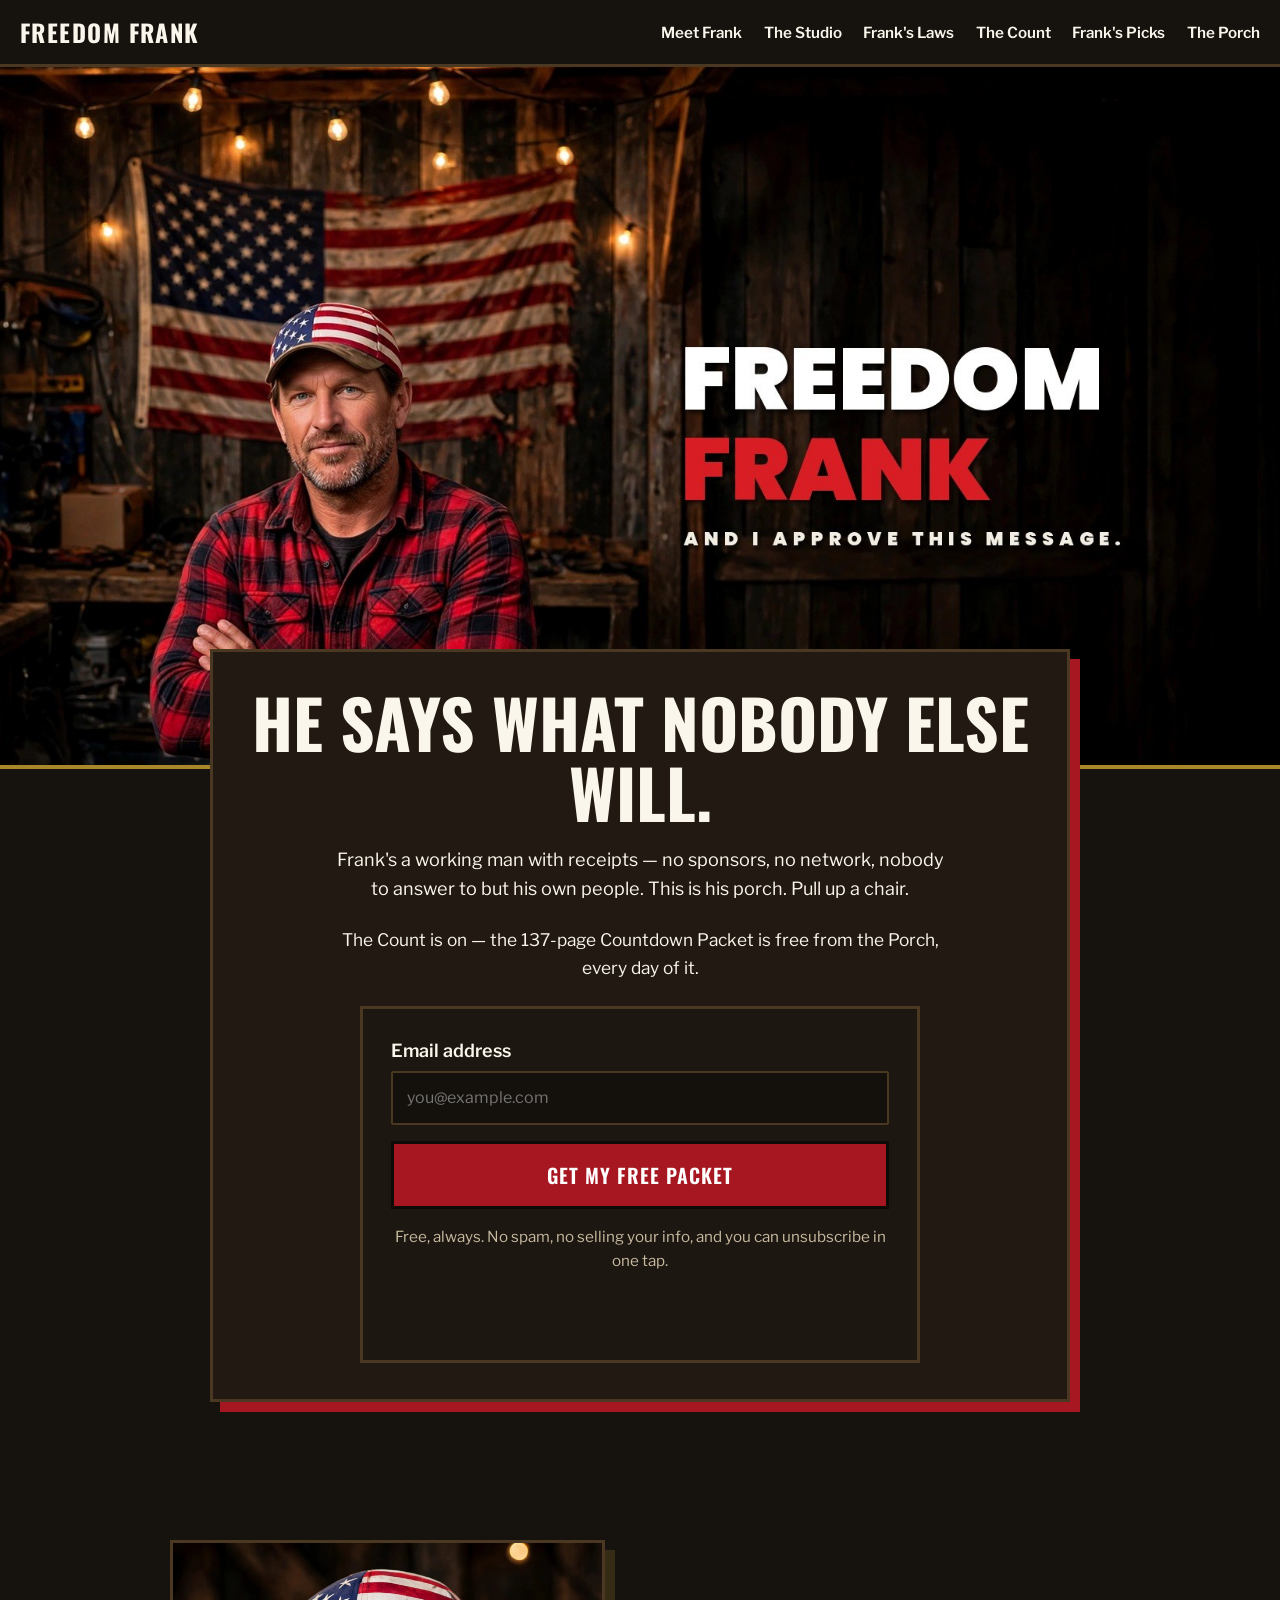
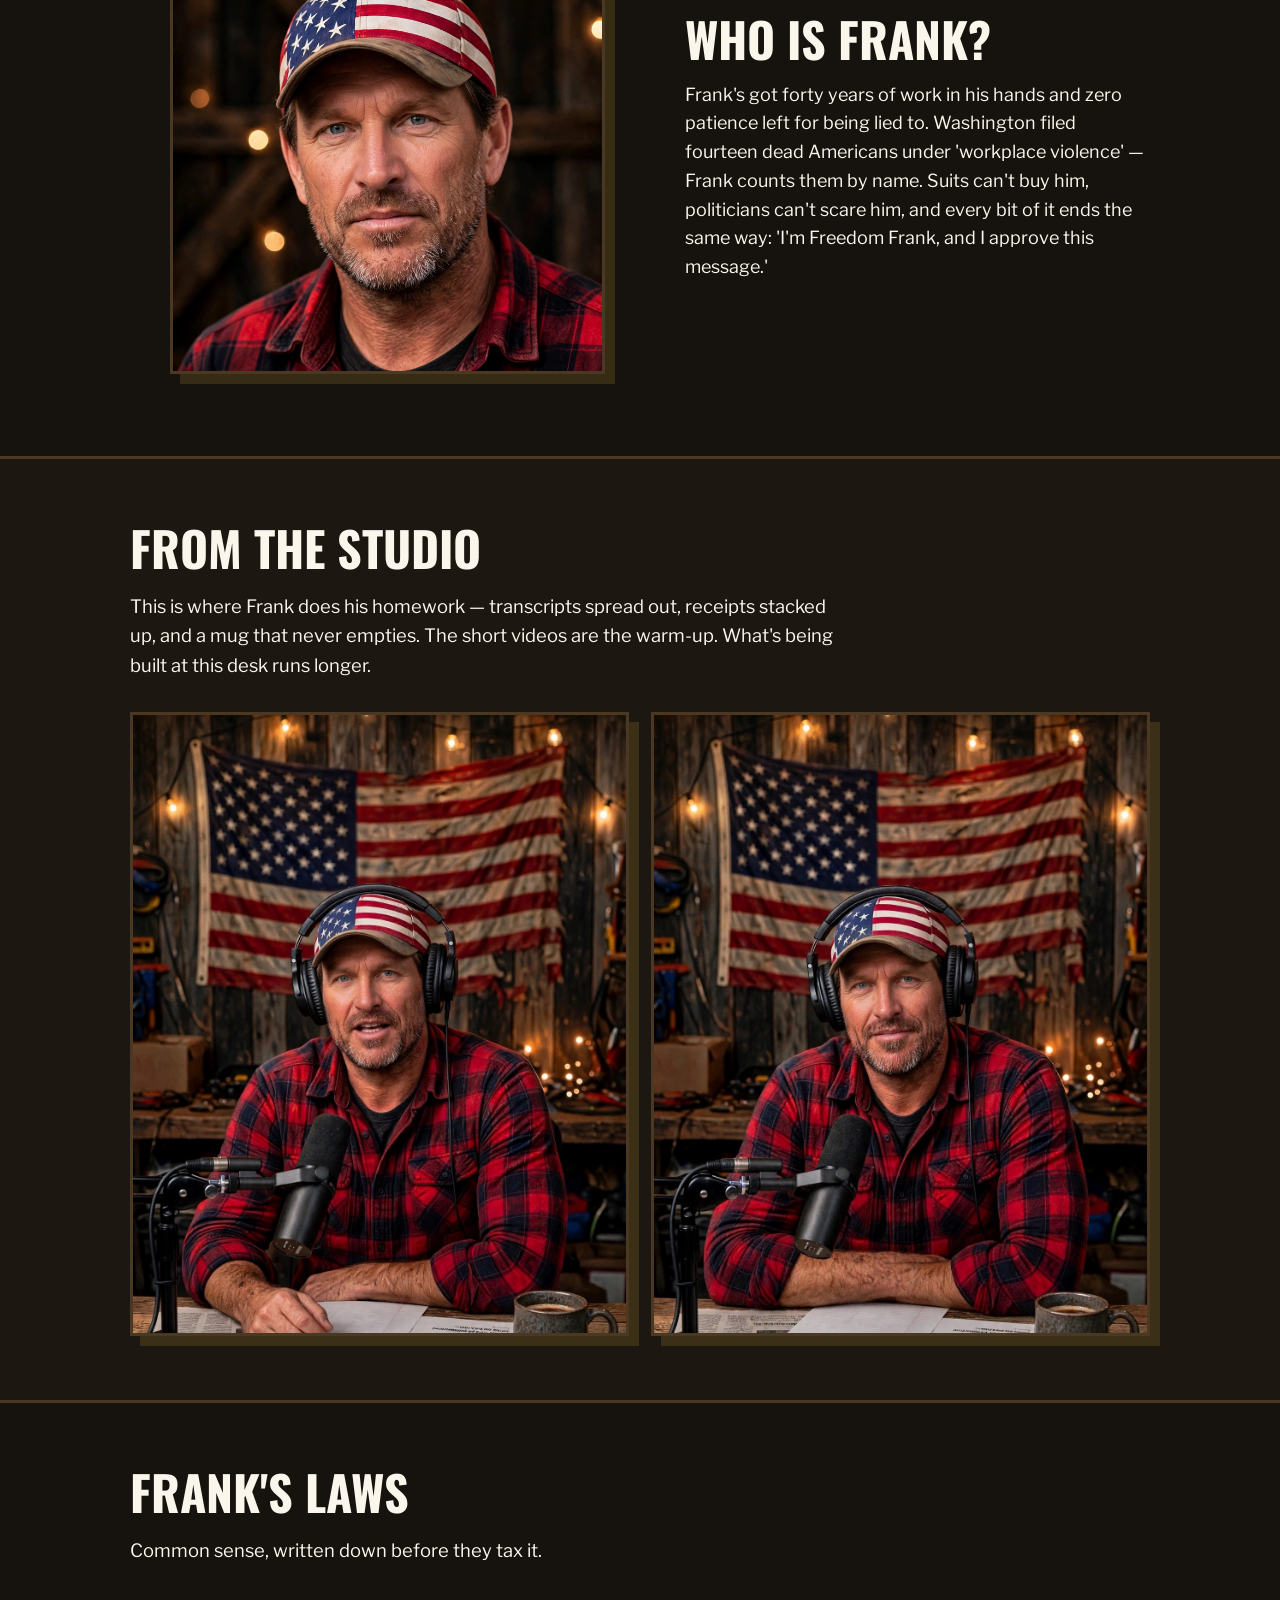
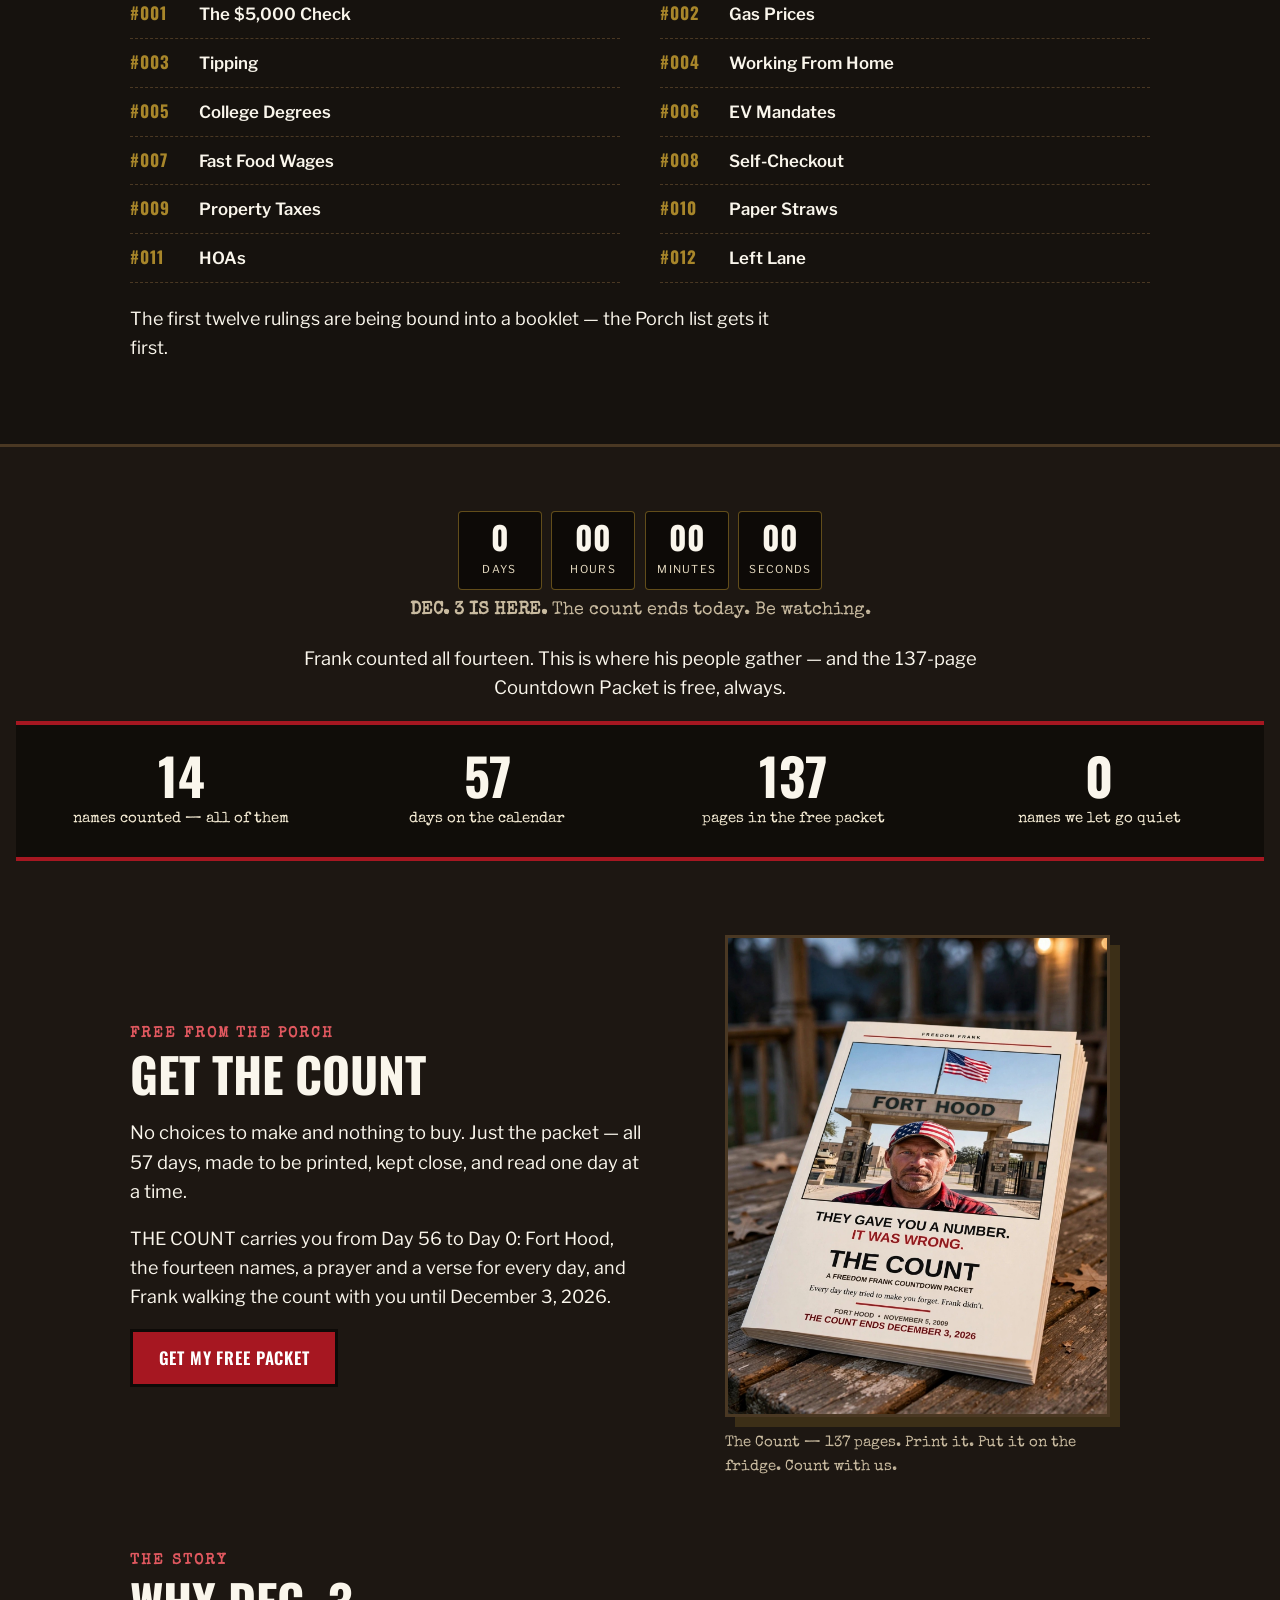
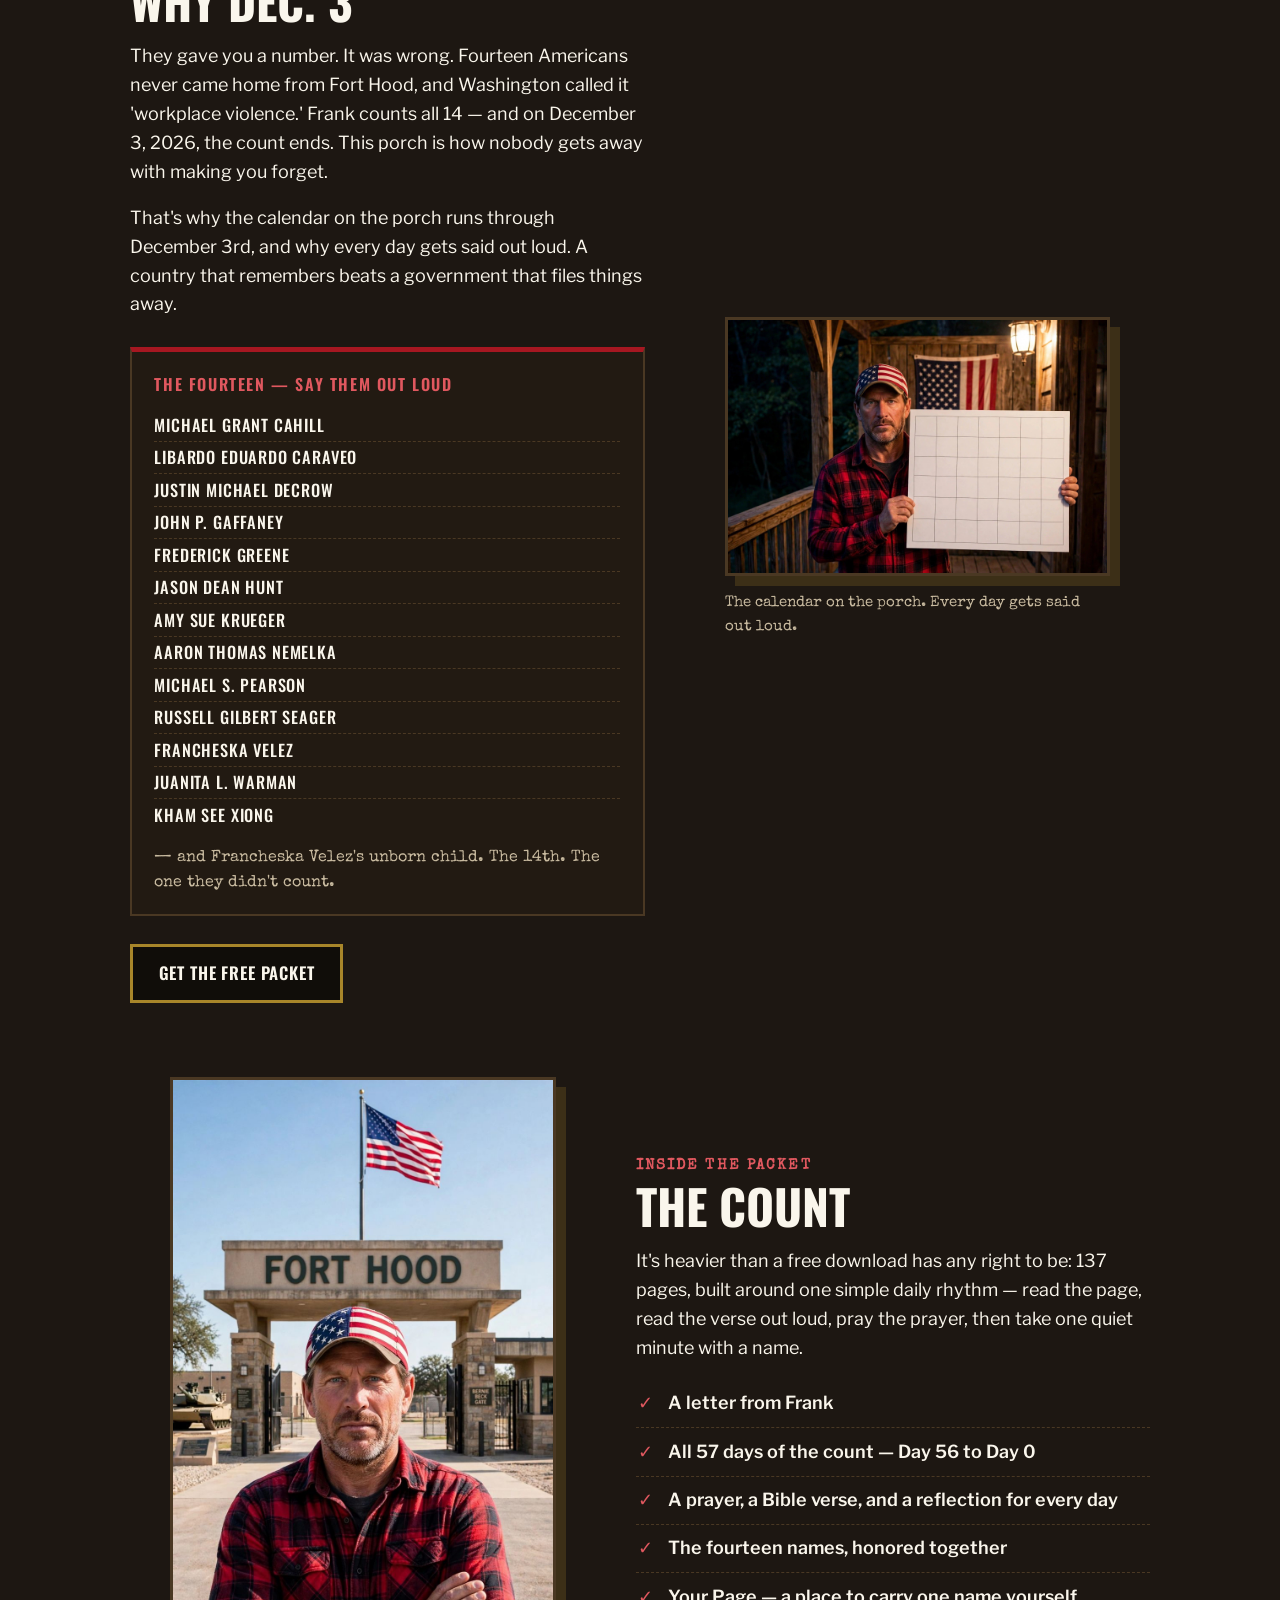
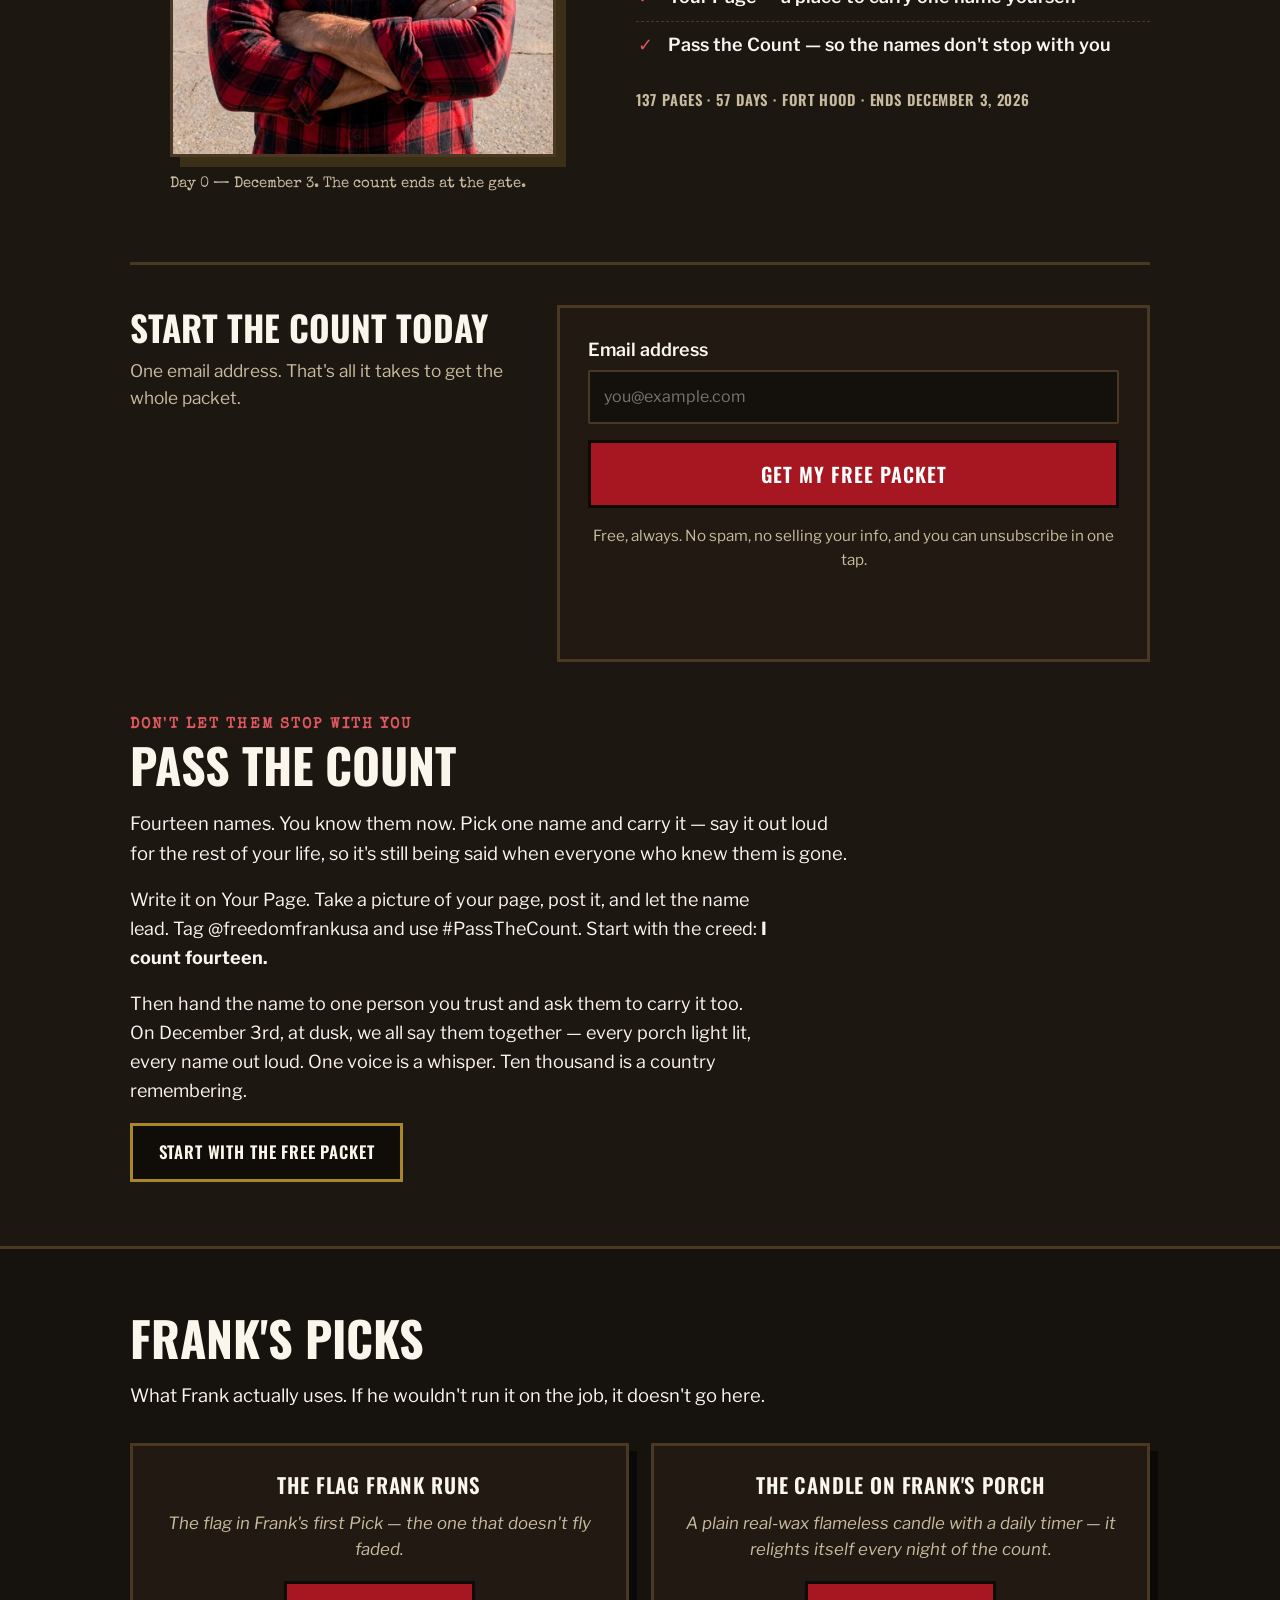
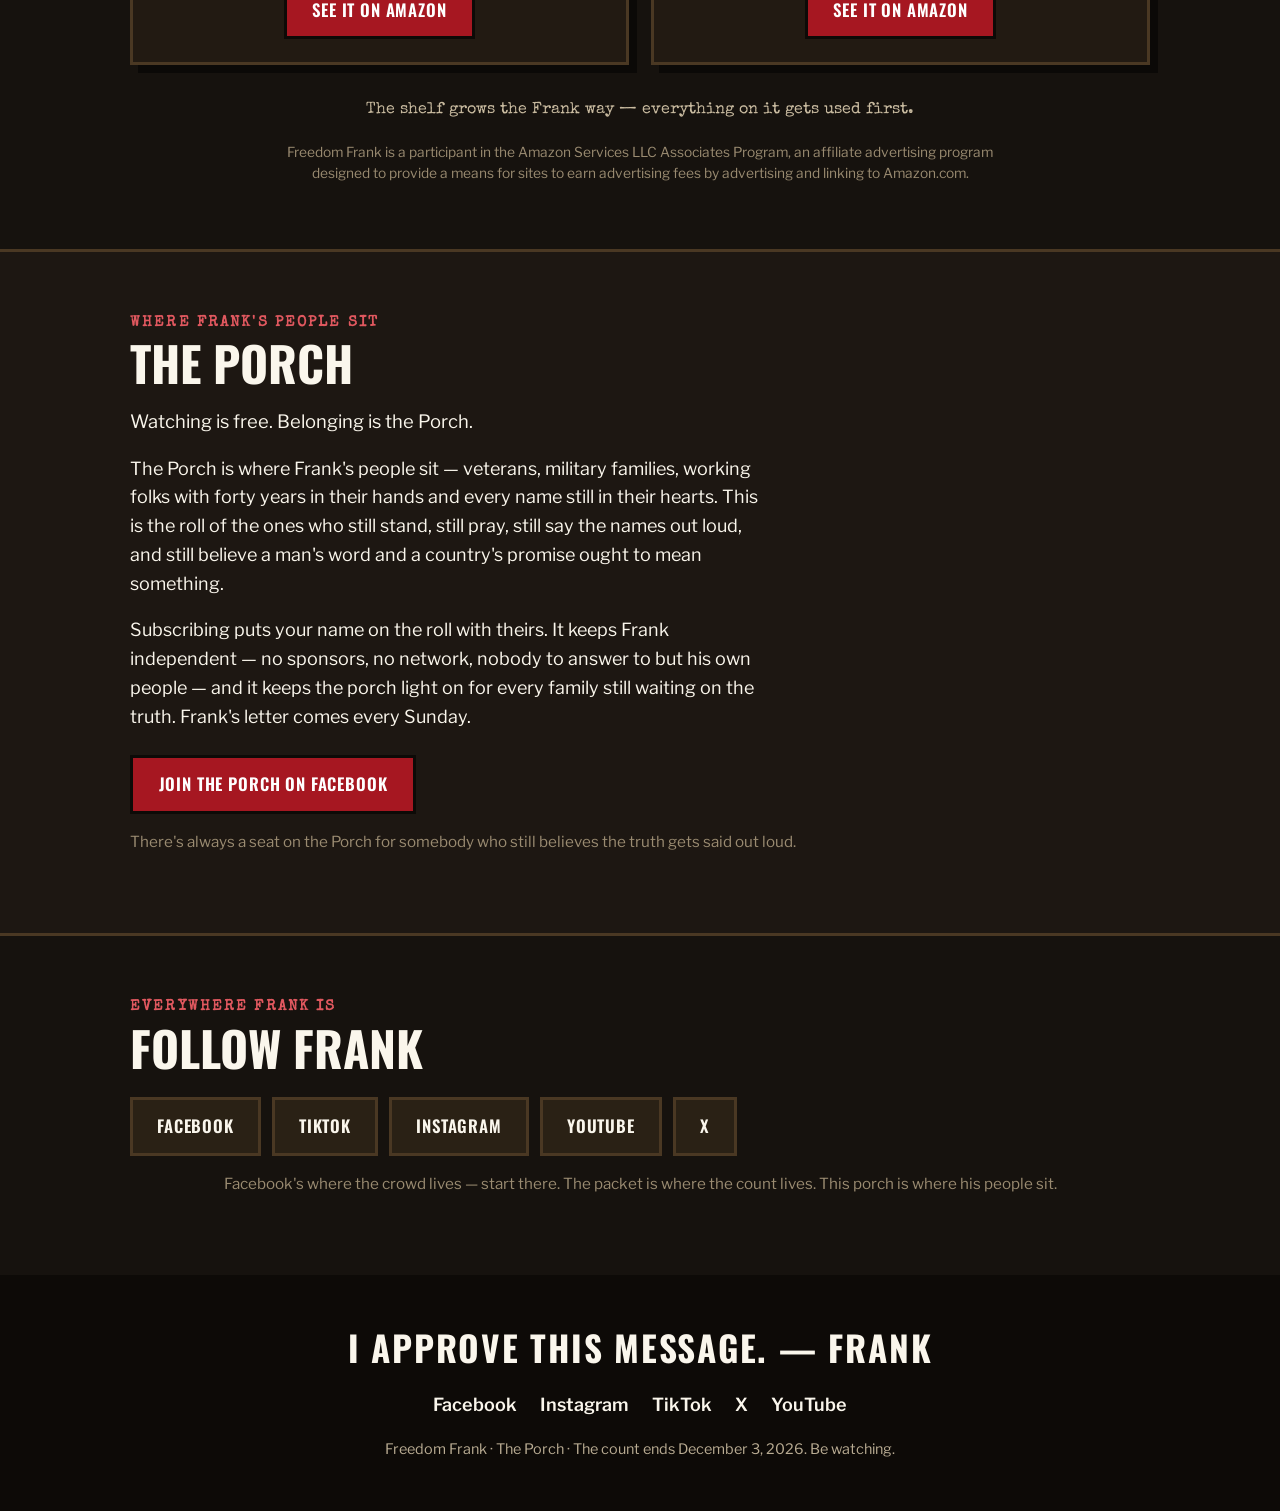
==== commit c3683d89: "Count: swap WHY DEC. 3 photo (gate -> porch calendar board) so the two gate shots no longer sit back" ====
--- a/index.html
+++ b/index.html
@@ -217,8 +217,8 @@
           <a class="btn btn-dark" href="#get-packet">Get the free packet</a>
         </div>
         <figure class="photo">
-          <img src="assets/gate.jpg" alt="Frank, arms crossed, standing at the main gate of Fort Hood at sunrise, the FORT HOOD sign and the flag above him." loading="lazy">
-          <figcaption class="typewriter">Day 53 — the gate. We say their names out loud.</figcaption>
+          <img src="assets/hero-board.jpg" alt="Freedom Frank on his porch at night, holding up the blank countdown calendar board, the flag hanging behind him." loading="lazy">
+          <figcaption class="typewriter">The calendar on the porch. Every day gets said out loud.</figcaption>
         </figure>
       </div>
 
--- a/styles.css
+++ b/styles.css
@@ -1,51 +1,62 @@
-/* Freedom Frank — The Porch. Red / black / cream. */
+/* Freedom Frank — The Porch. Dark re-skin (Nov 13, 2026): barn/charcoal base,
+   warm cream text, Frank red accent, antique gold sparing. Red / black / cream. */
 :root{
   --red:#A61721;
   --red-dark:#7f1018;
+  --red-bright:#E0585F;
+  --gold:#A8862A;
   --cream:#FAF6EC;
-  --paper:#FFFDF6;
+  --bg:#16120E;
+  --bg-alt:#1D1712;
+  --paper:#221A12;
+  --panel-2:#2A2115;
   --ink:#17130E;
-  --ink-soft:#3A332A;
-  --dim:#6E6353;
-  --line:#D8CDB4;
-  --band:#1D1710;
+  --ink-soft:#C9BBA0;
+  --dim:#9A8B71;
+  --line:#4A3823;
+  --band:#100D09;
   --band-text:#F3EAD3;
 }
 *{box-sizing:border-box}
 html{scroll-behavior:smooth}
 body{
-  margin:0;background:var(--cream);color:var(--ink);
+  margin:0;background:var(--bg);color:var(--cream);
   font-family:"Libre Franklin",system-ui,sans-serif;
   font-size:18px;line-height:1.6;
 }
 h1,h2,h3,.brand,.btn,.follow-btn{font-family:"Oswald",sans-serif}
 .typewriter,.kicker,.cd-label,figcaption{font-family:"Special Elite",monospace}
 img{max-width:100%;display:block}
-a{color:var(--red)}
+a{color:var(--red-bright)}
 
 /* header */
 .site-header{
   position:sticky;top:0;z-index:20;display:flex;justify-content:space-between;align-items:center;
-  padding:.8rem 1.25rem;background:var(--cream);border-bottom:3px solid var(--ink);
-}
-.brand{font-size:1.5rem;font-weight:700;letter-spacing:.06em;color:var(--ink);text-decoration:none}
-.site-nav a{margin-left:1.1rem;color:var(--ink);text-decoration:none;font-weight:600;font-size:.95rem}
-.site-nav a:hover{color:var(--red)}
+  padding:.8rem 1.25rem;background:var(--bg);border-bottom:3px solid var(--line);
+}
+.brand{font-size:1.5rem;font-weight:700;letter-spacing:.06em;color:var(--cream);text-decoration:none}
+.site-nav a{margin-left:1.1rem;color:var(--cream);text-decoration:none;font-weight:600;font-size:.95rem}
+.site-nav a:hover{color:var(--red-bright)}
 @media(max-width:640px){.site-nav{display:none}}
 
 /* hero */
-.hero{position:relative;padding:0 1rem 3.5rem;max-width:1200px;margin:0 auto}
-.hero-photo img{width:100%;height:min(72vh,760px);object-fit:cover;object-position:42% 30%;border-bottom:4px solid var(--ink)}
+.hero{position:relative;padding:0 0 3.5rem;max-width:none;margin:0 auto}
+.hero-photo{margin:0}
+.hero-photo img{width:100%;height:min(78vh,780px);object-fit:cover;object-position:50% 30%;border-bottom:4px solid var(--gold)}
 .hero-card{
-  position:relative;background:var(--paper);border:3px solid var(--ink);
+  position:relative;background:var(--paper);border:3px solid var(--line);
   box-shadow:10px 10px 0 var(--red);
   max-width:860px;margin:-7.5rem auto 0;padding:2rem 2rem 2.25rem;text-align:center;
 }
 @media(max-width:640px){.hero-card{margin-top:-3.5rem;padding:1.5rem 1.1rem}}
-.kicker{text-transform:uppercase;letter-spacing:.14em;color:var(--red);font-size:.95rem;margin:0 0 .5rem}
+.kicker{text-transform:uppercase;letter-spacing:.14em;color:var(--red-bright);font-size:.95rem;margin:0 0 .5rem}
 .hero-card h1{font-size:clamp(2.3rem,6vw,4.2rem);line-height:1.04;font-weight:700;margin:.2rem 0 1.2rem;text-transform:uppercase}
+.hero-form-label{font-size:1.08rem;max-width:600px;margin:0 auto 0}
+.hero-card .packet-form-wrap{max-width:560px;margin:0 auto}
+.hero-card .form-card{background:var(--bg-alt);margin-top:1.25rem;text-align:left}
+.hero-card .packet-success{background:var(--bg-alt);margin-top:1.25rem;text-align:left}
 .countdown{display:flex;justify-content:center;gap:.6rem;margin:0 auto .4rem;flex-wrap:wrap}
-.cd-cell{background:var(--ink);color:var(--cream);min-width:84px;padding:.55rem .4rem .45rem;border-radius:4px}
+.cd-cell{background:#0D0A07;color:var(--cream);min-width:84px;padding:.55rem .4rem .45rem;border-radius:4px;border:1px solid rgba(168,134,42,.55)}
 .cd-cell span{font-family:"Oswald",sans-serif;font-size:2rem;font-weight:700;display:block;line-height:1}
 .cd-cell small{text-transform:uppercase;letter-spacing:.12em;font-size:.68rem;color:#E7DCC2}
 .cd-label{margin:.35rem 0 1rem;color:var(--ink-soft)}
@@ -54,41 +65,42 @@
 /* buttons */
 .btn{
   display:inline-block;text-decoration:none;text-transform:uppercase;letter-spacing:.05em;
-  font-weight:600;font-size:1.05rem;padding:.8rem 1.6rem;border:3px solid var(--ink);cursor:pointer;
+  font-weight:600;font-size:1.05rem;padding:.8rem 1.6rem;border:3px solid #0D0A07;cursor:pointer;
 }
 .btn-red{background:var(--red);color:#fff}
 .btn-red:hover{background:var(--red-dark)}
-.btn-dark{background:var(--ink);color:var(--cream)}
+.btn-dark{background:#100D09;color:var(--cream);border-color:var(--gold)}
+.btn-dark:hover{background:var(--red);border-color:var(--red)}
 .btn-big{width:100%;font-size:1.25rem;padding:1rem}
 
 /* sections */
 .section{padding:4rem 1rem}
-.section-alt{background:#F1E9D6;border-top:3px solid var(--ink);border-bottom:3px solid var(--ink)}
+.section-alt{background:var(--bg-alt);border-top:3px solid var(--line);border-bottom:3px solid var(--line)}
 .wrap{max-width:1020px;margin:0 auto}
 h2{font-size:clamp(1.9rem,4.5vw,3rem);text-transform:uppercase;line-height:1.05;margin:0 0 1rem}
-.h-num{display:block;font-family:"Special Elite",monospace;font-size:.95rem;letter-spacing:.14em;color:var(--red);text-transform:uppercase;margin-bottom:.4rem}
+.h-num{display:block;font-family:"Special Elite",monospace;font-size:.95rem;letter-spacing:.14em;color:var(--red-bright);text-transform:uppercase;margin-bottom:.4rem}
 .h-num.light{color:#E8B4B8}
 .lede{font-size:1.15rem;max-width:720px}
 .body-copy{margin:0 0 1.1rem;max-width:640px}
 .split{display:grid;grid-template-columns:1.05fr .95fr;gap:2.5rem;align-items:center}
 .split.reverse{direction:rtl}.split.reverse>*{direction:ltr}
 @media(max-width:820px){.split{grid-template-columns:1fr}}
-.photo img{border:3px solid var(--ink);box-shadow:8px 8px 0 rgba(23,19,14,.85);width:100%;height:auto}
+.photo img{border:3px solid var(--line);box-shadow:10px 10px 0 rgba(168,134,42,.22);width:100%;height:auto}
 .photo figcaption{margin-top:.9rem;color:var(--ink-soft);font-size:.95rem}
 
 /* cards + forms */
-.card{background:var(--paper);border:3px solid var(--ink);padding:1.75rem;margin-top:2rem}
+.card{background:var(--paper);border:3px solid var(--line);padding:1.75rem;margin-top:2rem}
 .field{margin-bottom:1rem}
 .field label{display:block;font-weight:600;margin-bottom:.35rem}
 .field input{
-  width:100%;padding:.75rem .85rem;font:inherit;font-size:1rem;background:#fff;
-  border:2px solid var(--ink);border-radius:2px;
+  width:100%;padding:.75rem .85rem;font:inherit;font-size:1rem;background:#14100C;color:var(--cream);
+  border:2px solid var(--line);border-radius:2px;
 }
 .field-note{color:var(--dim);font-size:.95rem}
 .field-note.center{text-align:center;margin-top:1rem}
 .trust{margin-top:1rem;font-size:.95rem;color:var(--ink-soft);text-align:center}
 .form-status{margin-top:.8rem;font-weight:600;text-align:center;min-height:1.4em}
-.form-status.error{color:var(--red)}
+.form-status.error{color:var(--red-bright)}
 .form-status.light{color:var(--band-text);text-align:left}
 .success-card h3{font-size:1.6rem;text-transform:uppercase;margin:.2rem 0 .6rem}
 .signoff{font-family:"Special Elite",monospace;margin-bottom:0}
@@ -96,22 +108,22 @@
 /* follow */
 .follow-row{display:flex;flex-wrap:wrap;gap:.7rem;margin-top:1.5rem}
 .follow-btn{
-  background:var(--ink);color:var(--cream);text-decoration:none;padding:.8rem 1.5rem;
-  font-size:1.05rem;font-weight:600;text-transform:uppercase;letter-spacing:.05em;border:3px solid var(--ink);
+  background:var(--panel-2);color:var(--cream);text-decoration:none;padding:.8rem 1.5rem;
+  font-size:1.05rem;font-weight:600;text-transform:uppercase;letter-spacing:.05em;border:3px solid var(--line);
 }
 .follow-btn:hover{background:var(--red);border-color:var(--red)}
 
 /* footer */
-.site-footer{background:var(--ink);color:var(--cream);text-align:center;padding:2.75rem 1rem 2.25rem;margin-top:0}
+.site-footer{background:#0D0A07;color:var(--cream);text-align:center;padding:2.75rem 1rem 2.25rem;margin-top:0}
 .footer-sign{font-family:"Oswald",sans-serif;font-size:clamp(1.4rem,4vw,2.2rem);font-weight:700;letter-spacing:.05em;text-transform:uppercase;margin:0 0 1rem}
 .footer-socials a{color:var(--cream);margin:0 .6rem;font-weight:600;text-decoration:none}
-.footer-socials a:hover{color:#E8B4B8}
+.footer-socials a:hover{color:var(--red-bright)}
 .footer-small{color:#B9AC93;font-size:.9rem;margin-top:1.1rem}
 
 /* Gold-standard pass (Oct 12, 2026): the fourteen names roll in Why Dec. 3,
    the packet facts line + booklet crop in The Count */
-.names-roll{margin:1.75rem 0;background:var(--paper);border:2px solid var(--ink);border-top:5px solid var(--red);padding:1.25rem 1.4rem 1.15rem;max-width:640px}
-.names-head{font-family:"Oswald",sans-serif;font-weight:600;text-transform:uppercase;letter-spacing:.1em;color:var(--red);font-size:1rem;margin:0 0 .7rem}
+.names-roll{margin:1.75rem 0;background:var(--paper);border:2px solid var(--line);border-top:5px solid var(--red);padding:1.25rem 1.4rem 1.15rem;max-width:640px}
+.names-head{font-family:"Oswald",sans-serif;font-weight:600;text-transform:uppercase;letter-spacing:.1em;color:var(--red-bright);font-size:1rem;margin:0 0 .7rem}
 .names-list{list-style:none;margin:0;padding:0}
 .names-list li{font-family:"Oswald",sans-serif;font-weight:500;text-transform:uppercase;letter-spacing:.05em;font-size:1.02rem;line-height:1.5;padding:.22rem 0;border-bottom:1px dashed var(--line)}
 .names-list li:last-child{border-bottom:0}
@@ -120,33 +132,33 @@
 .photo-booklet img{aspect-ratio:4/5;object-fit:cover;object-position:center}
 
 /* Sticky mobile CTA */
-#sticky-cta{position:fixed;left:0;right:0;bottom:0;z-index:60;display:flex;align-items:center;justify-content:space-between;gap:.8rem;background:var(--cream);border-top:3px solid var(--red);box-shadow:0 -4px 18px rgba(0,0,0,.18);padding:.6rem .9rem}
+#sticky-cta{position:fixed;left:0;right:0;bottom:0;z-index:60;display:flex;align-items:center;justify-content:space-between;gap:.8rem;background:var(--bg-alt);color:var(--cream);border-top:3px solid var(--red);box-shadow:0 -4px 18px rgba(0,0,0,.5);padding:.6rem .9rem}
 #sticky-cta .sticky-text{font-family:"Oswald",sans-serif;font-weight:600;text-transform:uppercase;letter-spacing:.03em;font-size:.92rem;line-height:1.25}
 #sticky-cta .sticky-btn{white-space:nowrap;padding:.65rem 1rem}
 @media (min-width:821px){#sticky-cta{display:none!important}}
 body.sticky-on{padding-bottom:74px}
 
 /* Page 2 offer stack — markup is generated by app.js only after signup */
-.value-stack{border:2px solid var(--red);border-radius:10px;background:#fff;padding:1.1rem 1.2rem;margin:1.4rem 0}
-.vs-title{font-family:"Oswald",sans-serif;font-size:1.35rem;font-weight:700;text-transform:uppercase;color:var(--red);margin:0 0 .35rem}
+.value-stack{border:2px solid var(--red);border-radius:10px;background:var(--panel-2);padding:1.1rem 1.2rem;margin:1.4rem 0}
+.vs-title{font-family:"Oswald",sans-serif;font-size:1.35rem;font-weight:700;text-transform:uppercase;color:var(--red-bright);margin:0 0 .35rem}
 .vs-sub{margin:0 0 .8rem;color:var(--ink-soft)}
 .vs-list{list-style:none;margin:0 0 .8rem;padding:0}
-.vs-list li{display:flex;justify-content:space-between;align-items:center;gap:.6rem;padding:.7rem 0;border-bottom:1px dashed #d8d2c2}
+.vs-list li{display:flex;justify-content:space-between;align-items:center;gap:.6rem;padding:.7rem 0;border-bottom:1px dashed var(--line)}
 .vs-list li:last-child{border-bottom:0}
-.vs-list li::before{content:"✓";color:var(--red);font-weight:700;margin-right:.15rem}
-.vs-thumb{width:118px;height:118px;object-fit:cover;border-radius:10px;flex:none;border:1px solid #d8d2c2}
+.vs-list li::before{content:"✓";color:var(--red-bright);font-weight:700;margin-right:.15rem}
+.vs-thumb{width:118px;height:118px;object-fit:cover;border-radius:10px;flex:none;border:1px solid var(--line)}
 .vs-media{display:flex;flex-direction:column;align-items:center;gap:.35rem;flex:none}
 @media (max-width:480px){.vs-thumb{width:94px;height:94px}}
 .vs-item{flex:1}
-.vs-value{font-family:"Oswald",sans-serif;font-size:1.7rem;font-weight:700;white-space:nowrap;color:var(--ink)}
+.vs-value{font-family:"Oswald",sans-serif;font-size:1.7rem;font-weight:700;white-space:nowrap;color:var(--cream)}
 .vs-value s{color:var(--dim);font-weight:600}
-.vs-free{color:var(--red);font-weight:700;margin-left:.35rem}
+.vs-free{color:var(--red-bright);font-weight:700;margin-left:.35rem}
 .vs-total .vs-free{margin-left:.1rem}
 .vs-total{margin:0;font-size:1.25rem}
 .vs-total s{color:var(--dim)}
 .extras-panel{border-top:2px solid var(--line);margin-top:1.4rem;padding-top:1.2rem;text-align:left}
 .extras-panel h3{font-size:1.25rem;text-transform:uppercase;margin:.1rem 0 .45rem}
-.extra-check{display:flex;gap:.6rem;align-items:flex-start;padding:.6rem .75rem;margin:.55rem 0;border:2px solid var(--ink);border-radius:10px;background:#fff;cursor:pointer;font-size:1.02rem}
+.extra-check{display:flex;gap:.6rem;align-items:flex-start;padding:.6rem .75rem;margin:.55rem 0;border:2px solid var(--line);border-radius:10px;background:var(--panel-2);cursor:pointer;font-size:1.02rem}
 .extra-check input{margin-top:.25rem;width:1.25rem;height:1.25rem;accent-color:var(--red);flex:none}
 .extras-button{width:100%;margin-top:.7rem}
 .extras-status{text-align:left}
@@ -158,10 +170,90 @@
 .packet-list{list-style:none;margin:0 0 1.2rem;padding:0;max-width:640px}
 .packet-list li{padding:.58rem 0 .58rem 2rem;border-bottom:1px dashed var(--line);position:relative;font-weight:600}
 .packet-list li:last-child{border-bottom:0}
-.packet-list li::before{content:"✓";position:absolute;left:.15rem;color:var(--red);font-weight:700}
-.packet-repeat{display:grid;grid-template-columns:.8fr 1.2fr;gap:2rem;align-items:start;margin-top:3rem;border-top:3px solid var(--ink);padding-top:2.5rem}
+.packet-list li::before{content:"✓";position:absolute;left:.15rem;color:var(--red-bright);font-weight:700}
+.packet-repeat{display:grid;grid-template-columns:.8fr 1.2fr;gap:2rem;align-items:start;margin-top:3rem;border-top:3px solid var(--line);padding-top:2.5rem}
 .packet-repeat h3{font-size:clamp(1.55rem,3vw,2.2rem);text-transform:uppercase;line-height:1.1;margin:.2rem 0 .6rem}
 .packet-repeat-copy p{font-size:1.08rem;color:var(--ink-soft);margin:0}
 .packet-repeat .form-card{margin-top:0}
 .success-actions{margin:1.2rem 0 .4rem}
 @media(max-width:820px){.packet-repeat{grid-template-columns:1fr}}
+
+
+/* Storefront (Oct 17, 2026): hero CTAs, impact band, the shelf */
+.hero-ctas{display:flex;gap:.8rem;justify-content:center;flex-wrap:wrap}
+.impact-band{
+  background:var(--band);color:var(--band-text);
+  display:grid;grid-template-columns:repeat(4,1fr);gap:1rem;
+  padding:1.6rem 1.25rem;border-top:4px solid var(--red);border-bottom:4px solid var(--red);
+  text-align:center;
+}
+.impact-num{font-family:"Oswald",sans-serif;font-size:clamp(2rem,5vw,3.2rem);font-weight:700;display:block;line-height:1;color:var(--cream)}
+.impact-label{font-family:"Special Elite",monospace;font-size:.92rem;color:var(--band-text)}
+@media(max-width:820px){.impact-band{grid-template-columns:repeat(2,1fr)}}
+.shop-section{padding-top:3.5rem}
+.shelf-grid{display:grid;grid-template-columns:repeat(3,1fr);gap:1.4rem;margin-top:2.2rem}
+@media(max-width:980px){.shelf-grid{grid-template-columns:repeat(2,1fr)}}
+@media(max-width:640px){.shelf-grid{grid-template-columns:1fr}}
+.product-card{
+  position:relative;background:var(--paper);border:3px solid var(--line);
+  padding:1.2rem 1.2rem 1.4rem;display:flex;flex-direction:column;
+  box-shadow:6px 6px 0 rgba(0,0,0,.5);
+}
+.product-card img{width:100%;aspect-ratio:4/3;object-fit:cover;border:2px solid var(--line);margin-bottom:1rem}
+.product-card h3{font-size:1.35rem;text-transform:uppercase;line-height:1.15;margin:.1rem 0 .5rem}
+.product-line{color:var(--ink-soft);margin:0 0 .9rem;flex:1}
+.product-card .price{font-family:"Oswald",sans-serif;font-size:1.7rem;font-weight:700;margin:0 0 .9rem}
+.product-card .btn{text-align:center}
+.badge{
+  position:absolute;top:.9rem;left:.9rem;z-index:2;background:var(--ink);color:var(--cream);
+  font-family:"Oswald",sans-serif;font-weight:600;text-transform:uppercase;letter-spacing:.08em;
+  font-size:.78rem;padding:.32rem .6rem;border:2px solid var(--cream);
+}
+.badge-live{background:var(--red)}
+.gift-line{
+  margin:2rem auto 0;max-width:720px;text-align:center;
+  font-family:"Special Elite",monospace;color:var(--ink-soft);font-size:1.02rem;
+}
+.drop-alert{max-width:640px;margin:2.2rem auto 0;text-align:left}
+.drop-alert h3{font-size:1.5rem;text-transform:uppercase;margin:.1rem 0 .5rem}
+.drop-alert .form-status{text-align:left}
+.drop-success p{font-size:1.08rem;margin:.4rem 0 0}
+.porch-section .btn{margin-top:.4rem}
+
+/* Overhaul (Nov 13, 2026): Meet Frank, The Studio, Frank's Laws, The Count parts, Frank's Picks */
+.count-head{text-align:center}
+.count-head .cd-label{margin-bottom:.6rem}
+.count-intro{margin-left:auto;margin-right:auto}
+.count-part{margin-top:3.5rem}
+.studio-grid{display:grid;grid-template-columns:1fr 1fr;gap:1.4rem;margin-top:2rem}
+@media(max-width:640px){.studio-grid{grid-template-columns:1fr}}
+.studio-grid .photo{margin:0}
+.studio-grid .photo img{aspect-ratio:4/5;object-fit:cover;object-position:center 22%}
+.laws-list{
+  list-style:none;margin:1.6rem 0 1.4rem;padding:0;
+  display:grid;grid-template-columns:1fr 1fr;gap:0 2.5rem;
+}
+@media(max-width:640px){.laws-list{grid-template-columns:1fr}}
+.laws-list li{
+  display:flex;gap:.9rem;align-items:baseline;
+  padding:.62rem 0;border-bottom:1px dashed var(--line);
+  font-weight:600;font-size:1.05rem;
+}
+.law-num{font-family:"Oswald",sans-serif;font-weight:700;color:var(--gold);letter-spacing:.05em;min-width:3.4rem;flex:none}
+.picks-grid{display:grid;grid-template-columns:1fr 1fr;gap:1.4rem;margin-top:2rem}
+@media(max-width:820px){.picks-grid{grid-template-columns:1fr}}
+.picks-card{
+  background:var(--paper);border:3px solid var(--line);box-shadow:8px 8px 0 rgba(0,0,0,.5);
+  padding:1.4rem 1.3rem;text-align:center;
+}
+.picks-card p{margin:0;font-style:italic;color:var(--ink-soft);font-size:1.05rem}
+.picks-title{
+  font-family:"Oswald",sans-serif;text-transform:uppercase;letter-spacing:.04em;
+  font-weight:600;font-size:1.3rem;margin:0 0 .5rem;color:var(--cream);
+}
+.picks-card .btn{margin-top:1.1rem}
+.picks-closing{
+  margin:2rem auto 0;max-width:720px;text-align:center;
+  font-family:"Special Elite",monospace;color:var(--ink-soft);font-size:1.02rem;
+}
+.picks-disclosure{max-width:720px;margin:1.2rem auto 0;color:var(--dim);font-size:.86rem;line-height:1.55;text-align:center}
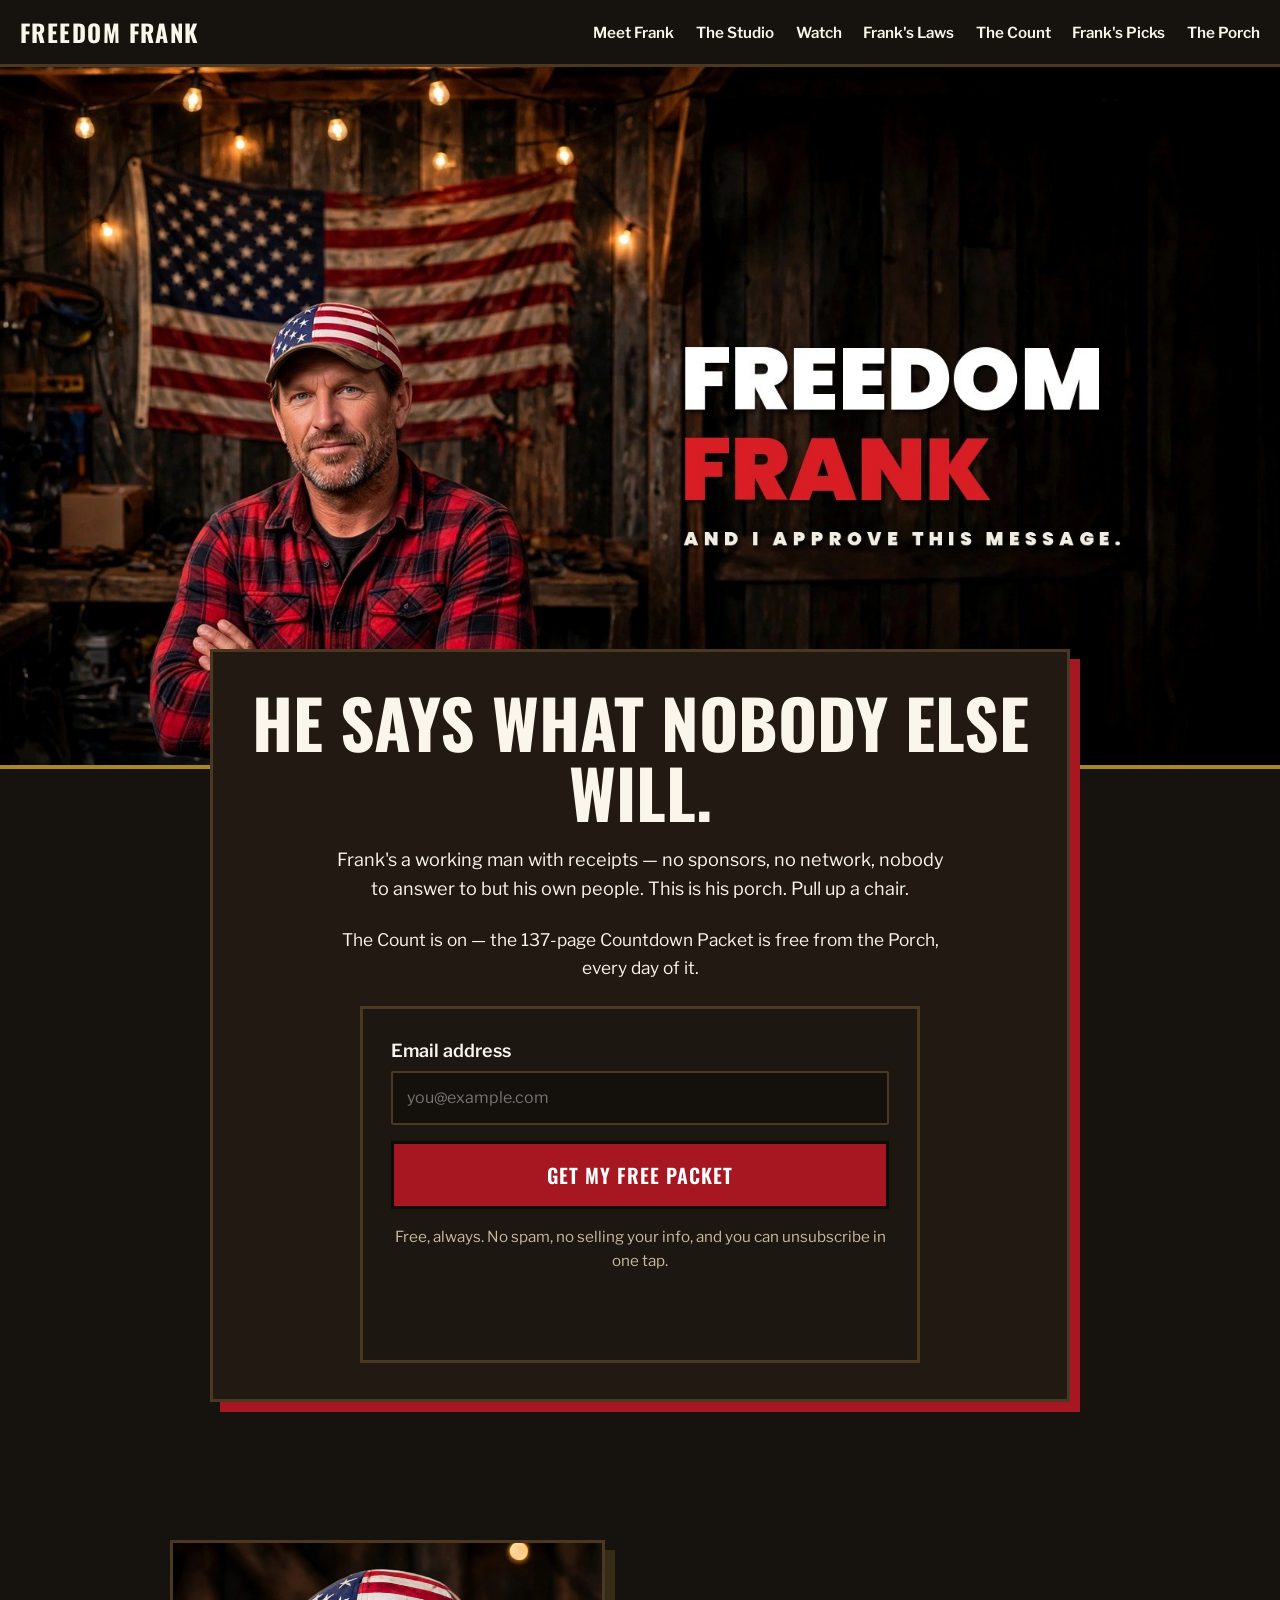
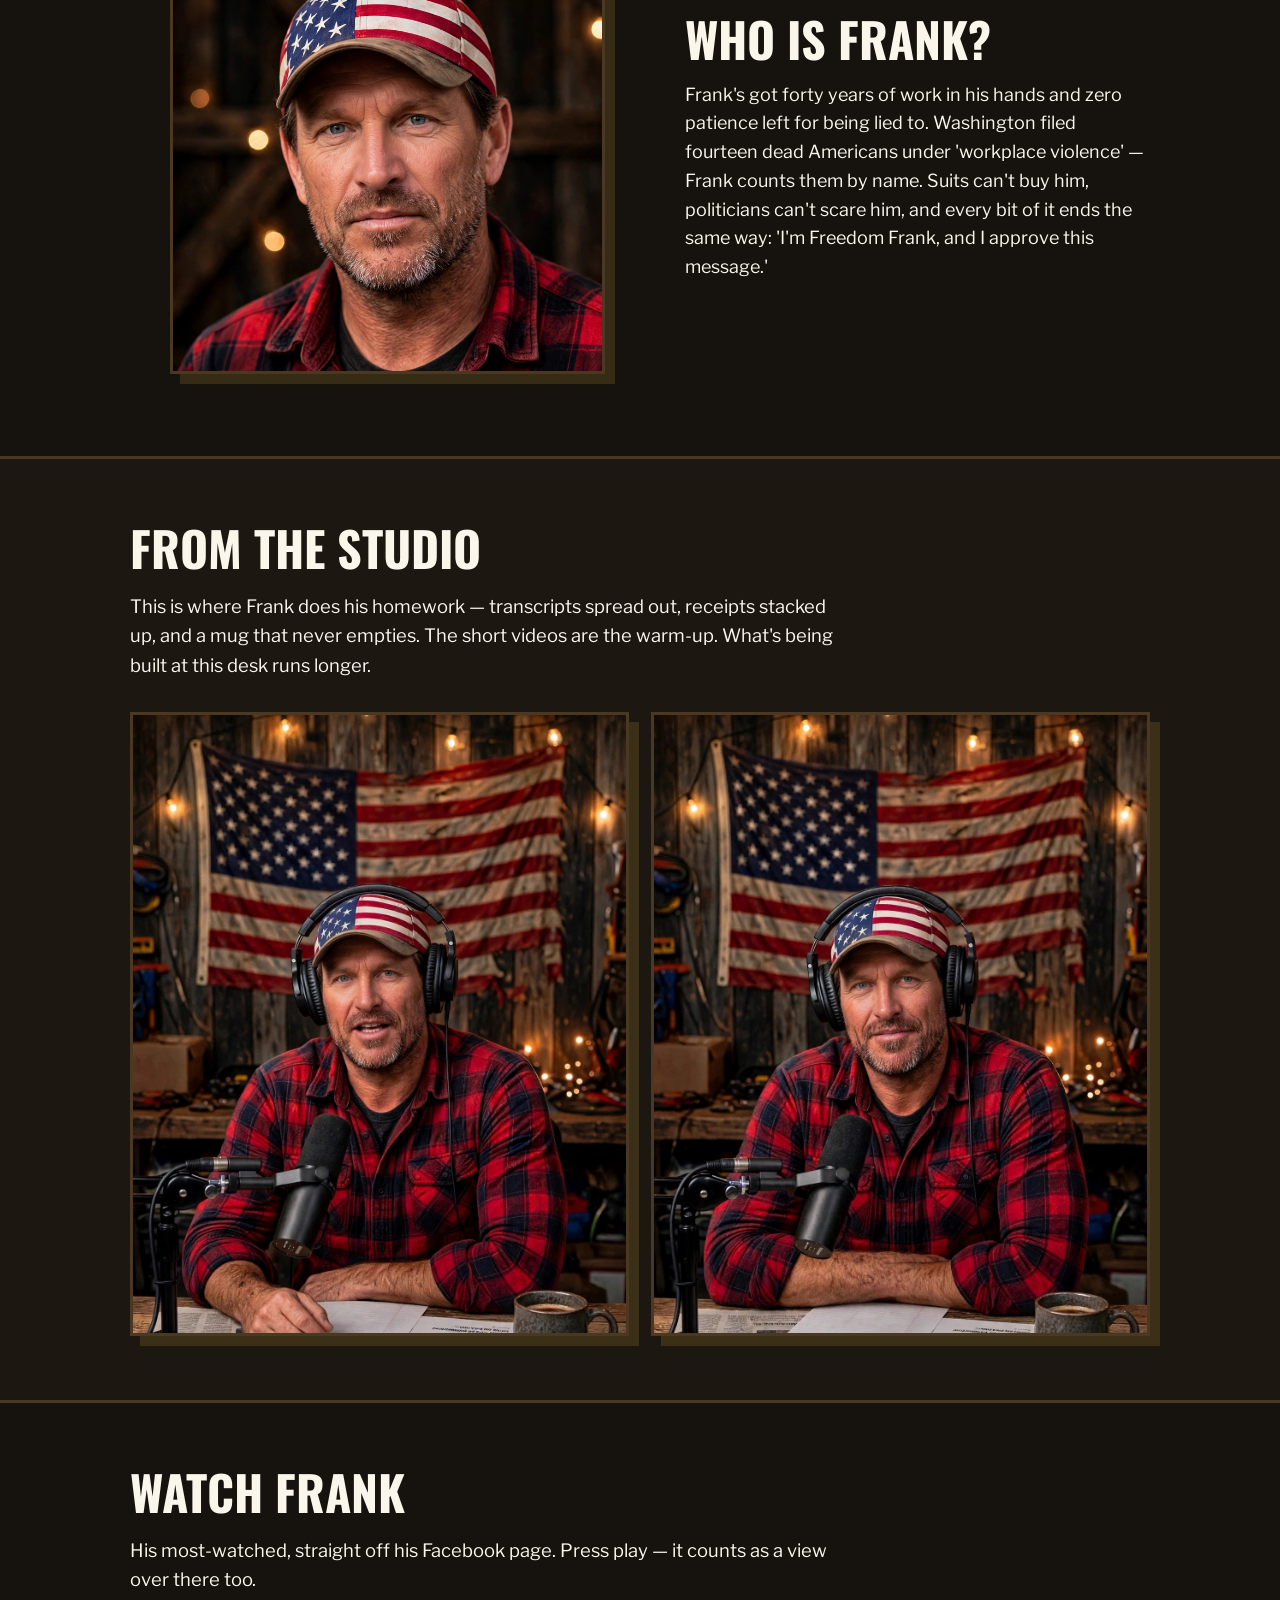
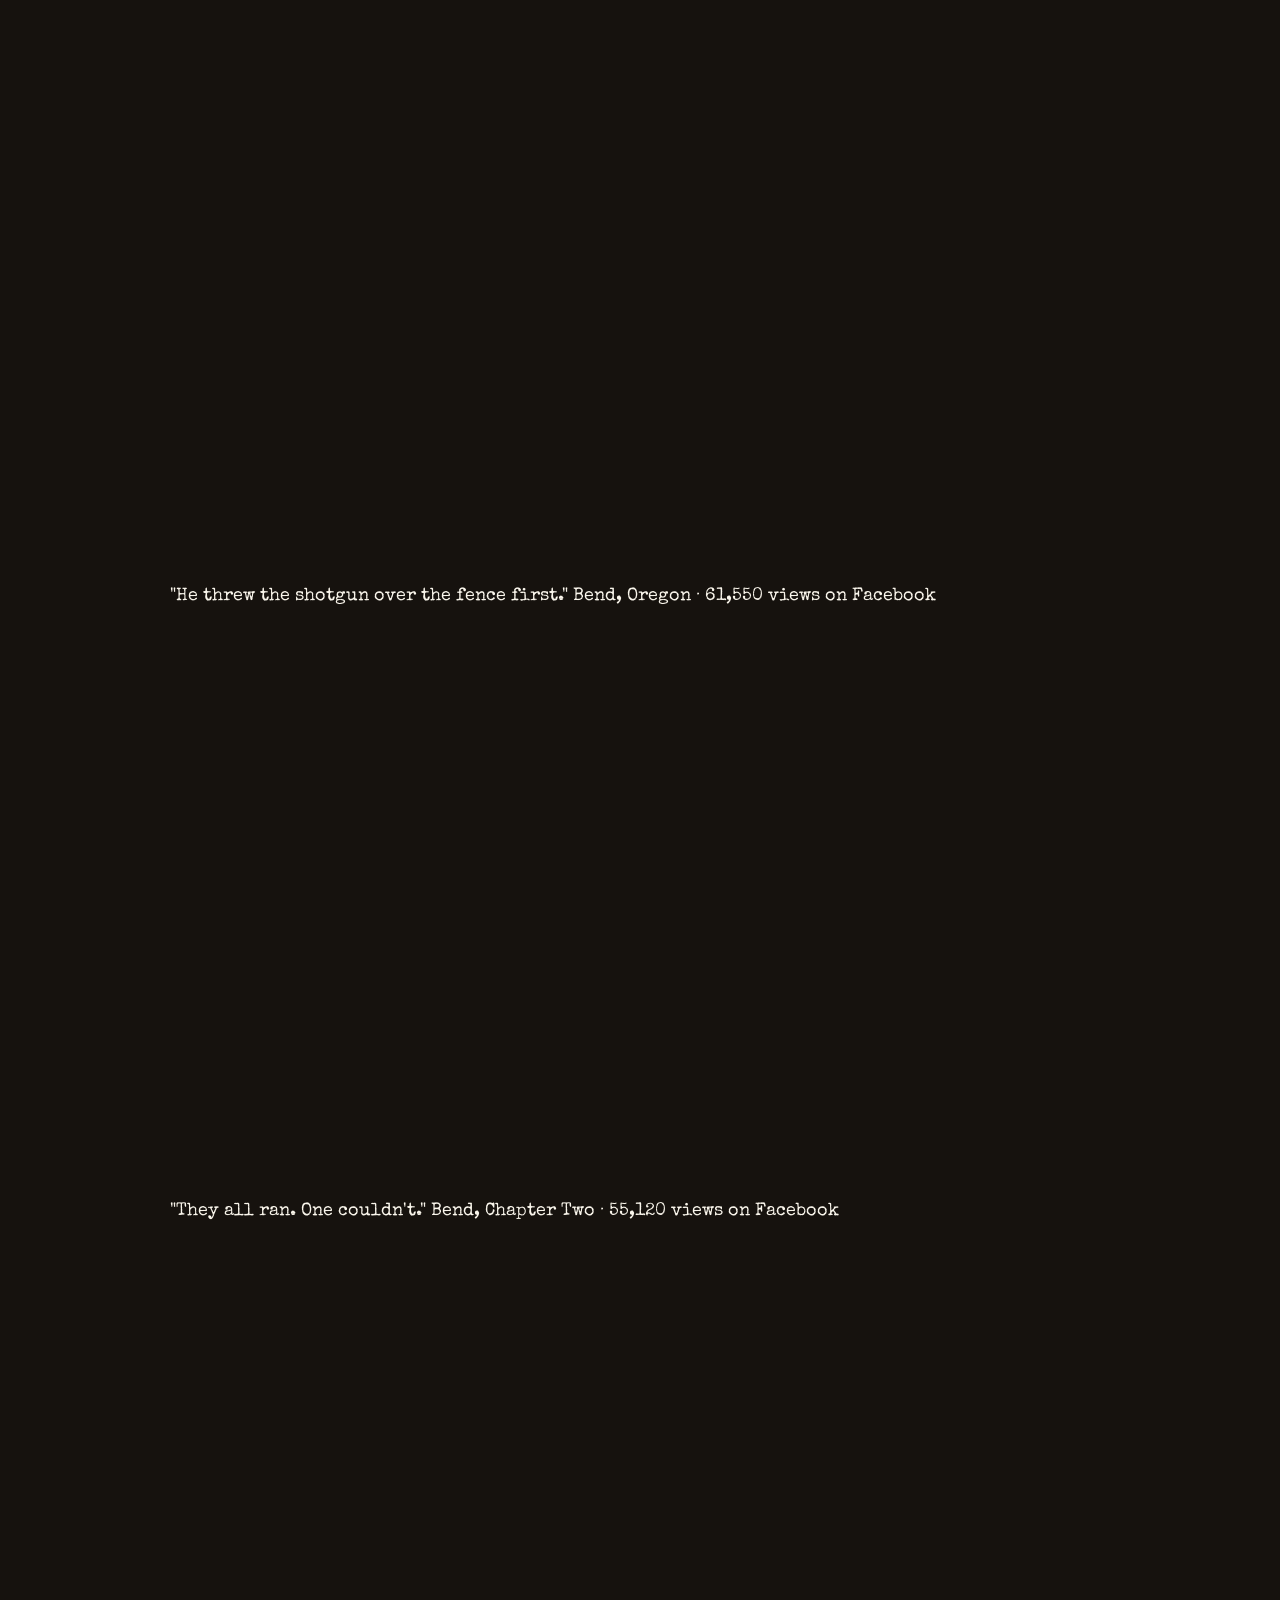
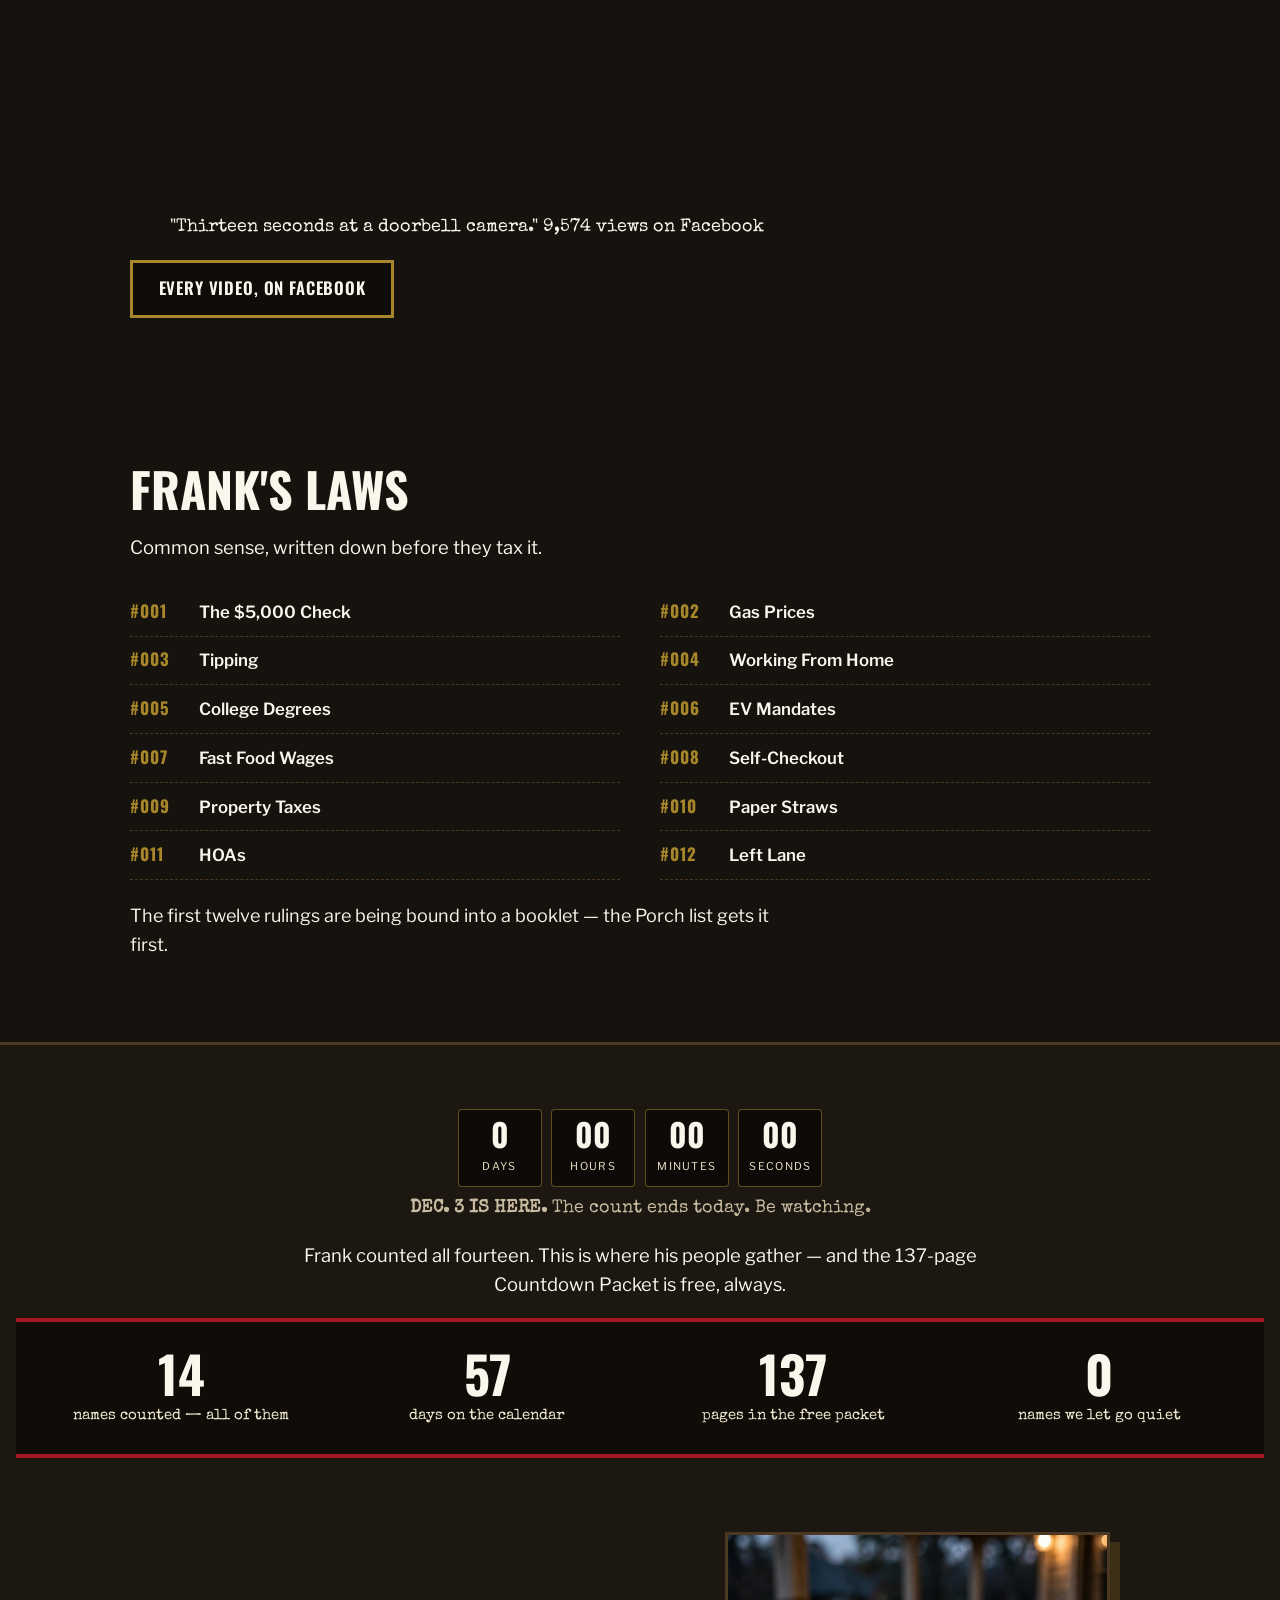
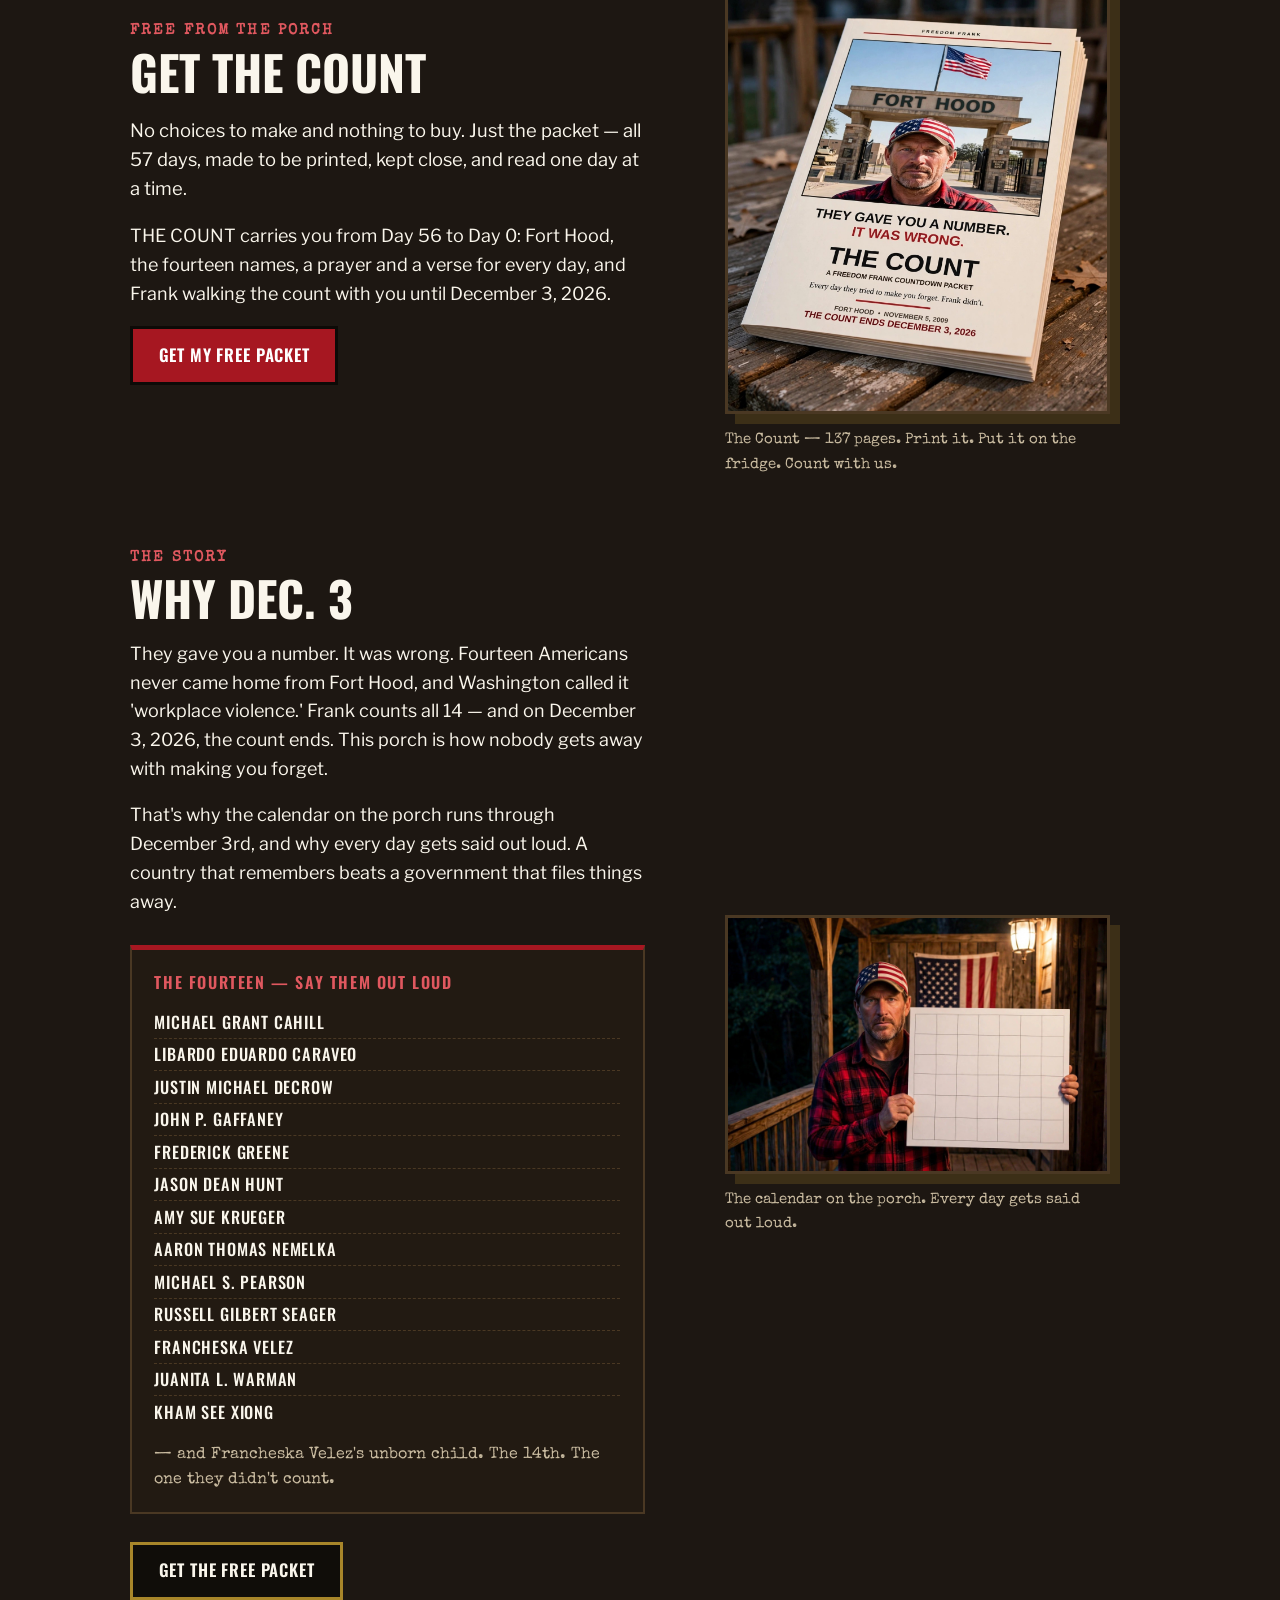
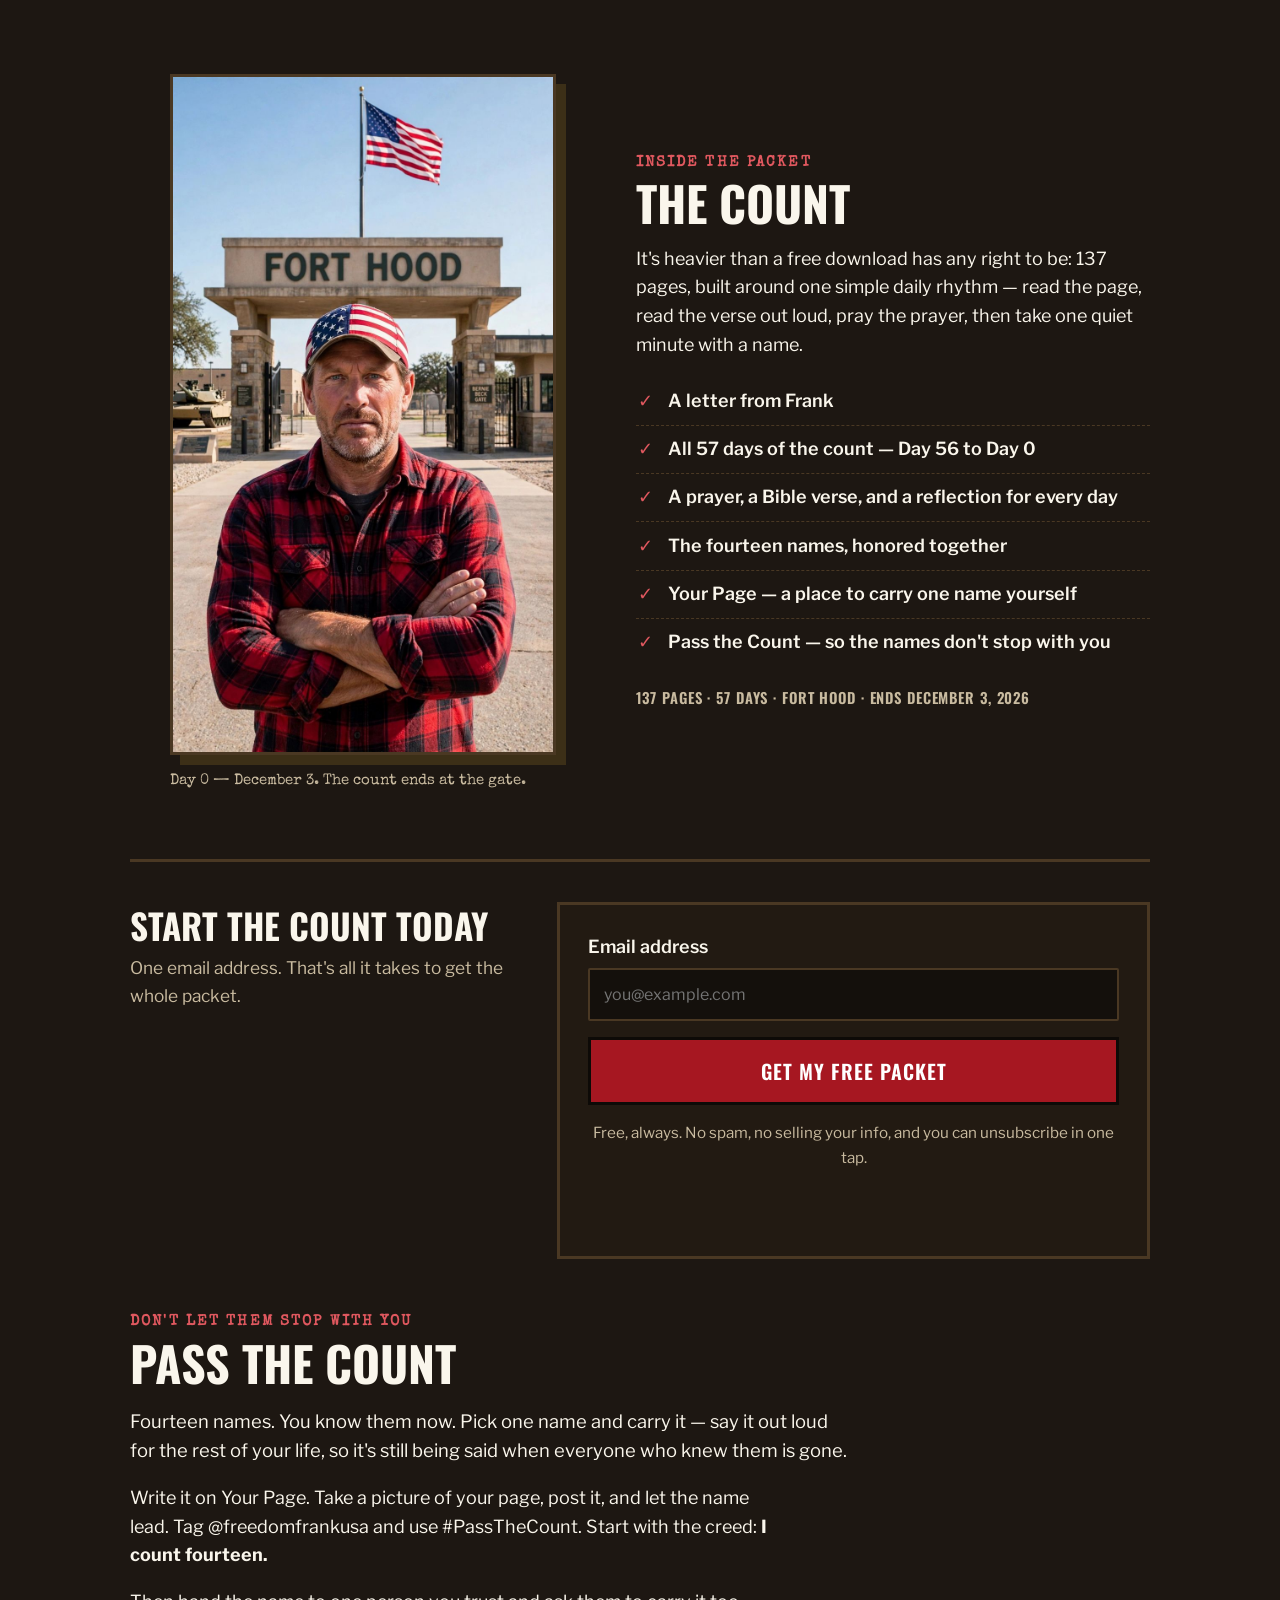
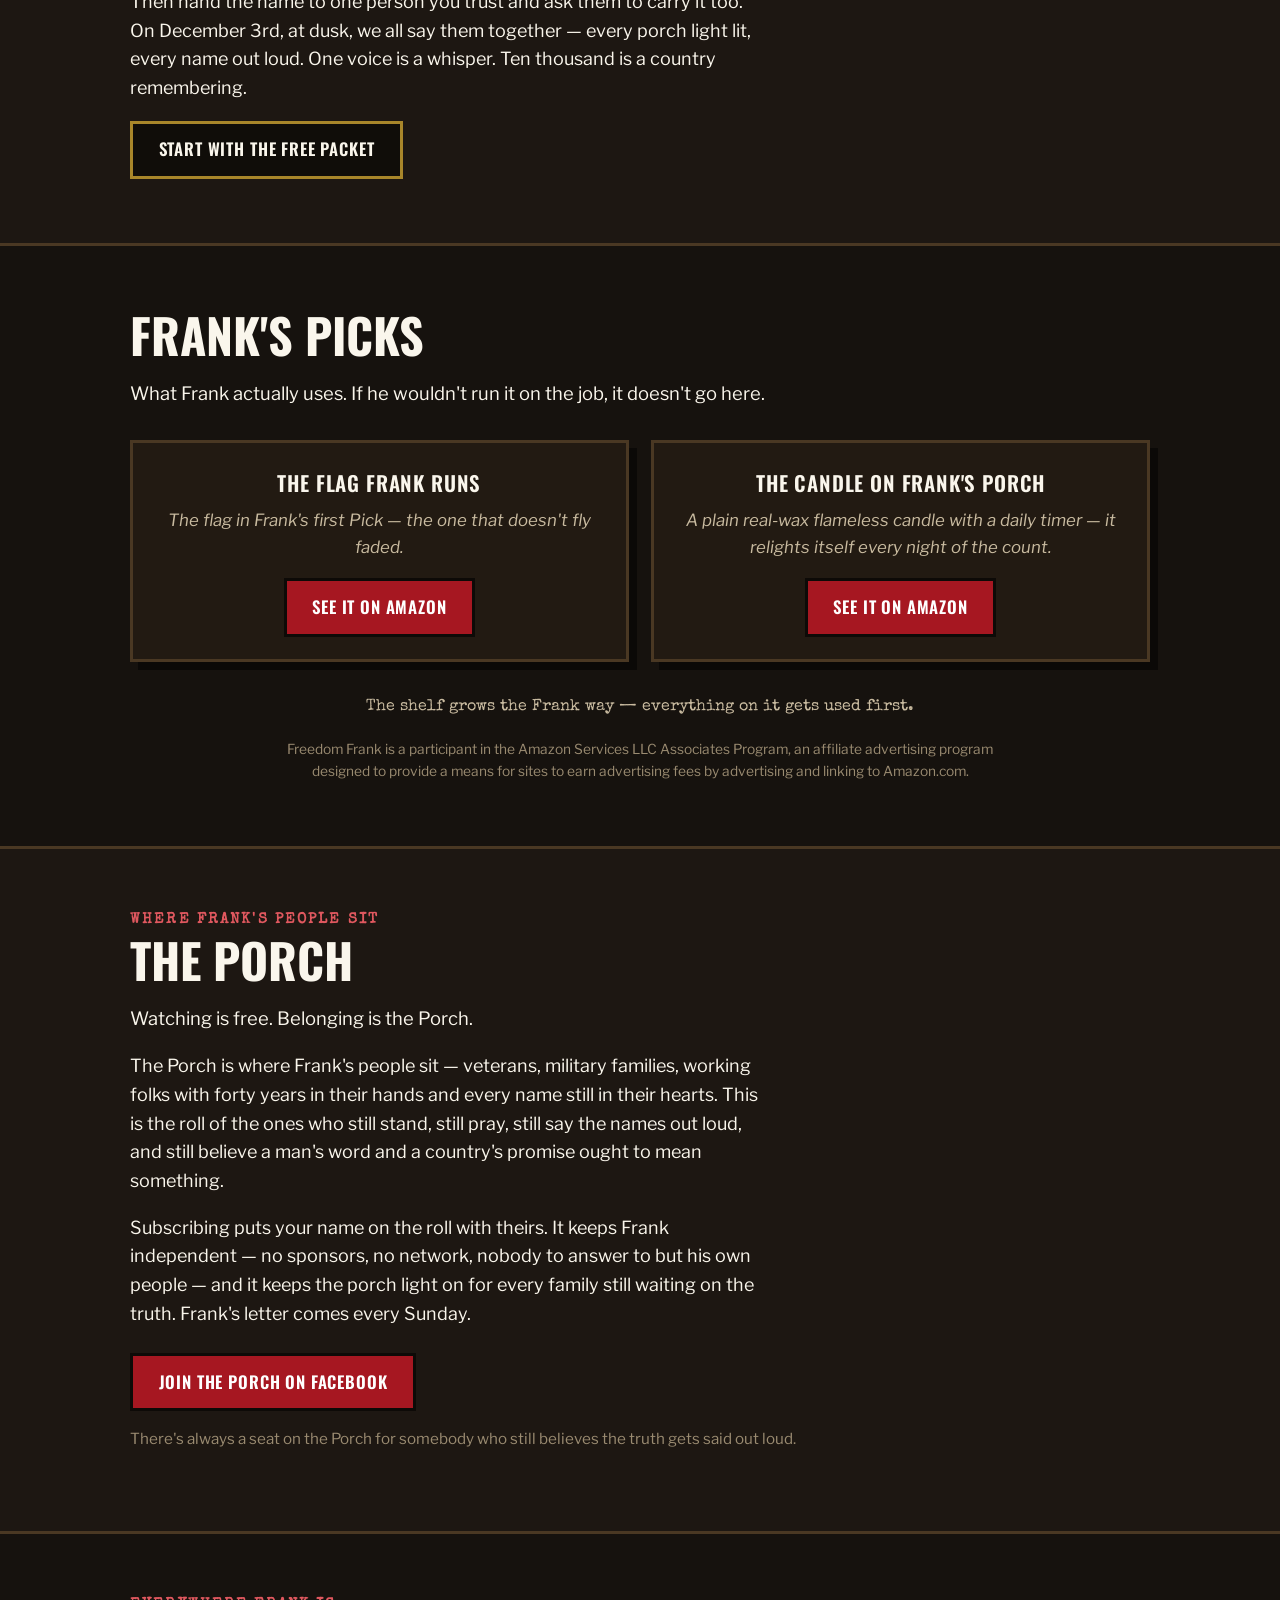
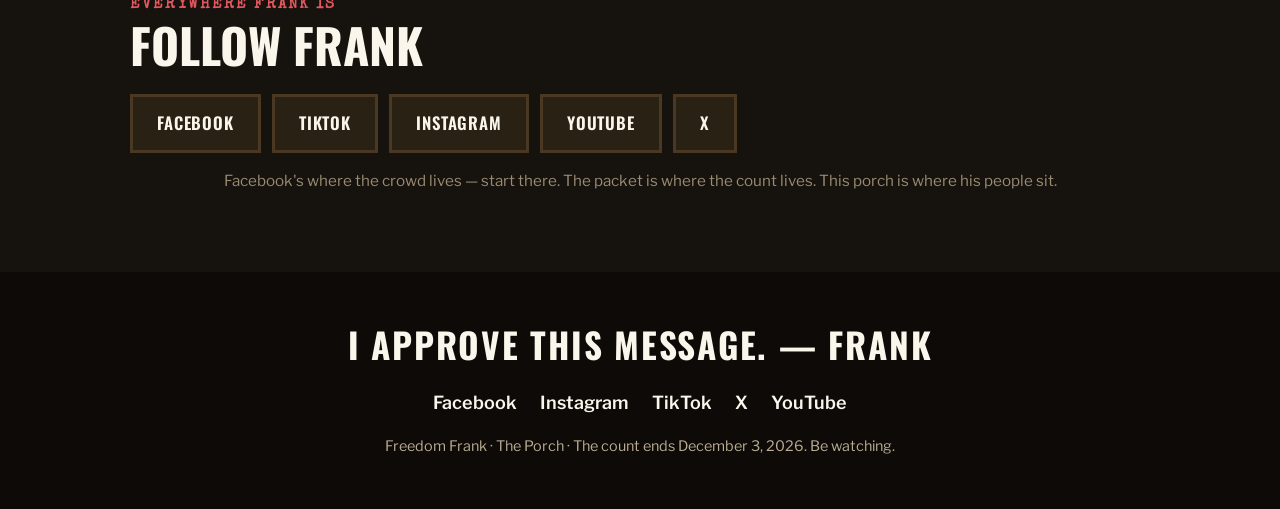
==== commit f300ee42: "Add Watch Frank section: top 3 Facebook reels embedded (Bend x2, doorbell) + Watch nav link" ====
--- a/index.html
+++ b/index.html
@@ -69,6 +69,7 @@
   <nav class="site-nav" aria-label="Porch sections">
     <a href="#meet">Meet Frank</a>
     <a href="#studio">The Studio</a>
+    <a href="#watch">Watch</a>
     <a href="#laws">Frank's Laws</a>
     <a href="#count">The Count</a>
     <a href="#picks">Frank's Picks</a>
@@ -129,6 +130,44 @@
           <img src="assets/studio-b.jpg" alt="Frank at his studio desk with his arms crossed, headphones over his flag cap, broadcast microphone in front of him, papers spread out beside his mug, the worn flag and string lights behind him." loading="lazy">
         </figure>
       </div>
+    </div>
+  </section>
+
+  <!-- ============ WATCH FRANK ============ -->
+  <section class="section watch-section" id="watch">
+    <div class="wrap">
+      <h2>WATCH FRANK</h2>
+      <p class="lede">His most-watched, straight off his Facebook page. Press play — it counts as a view over there too.</p>
+      <div class="watch-grid">
+        <figure class="watch-card">
+          <div class="watch-frame">
+            <iframe src="https://www.facebook.com/plugins/video.php?height=560&href=https%3A%2F%2Fwww.facebook.com%2Freel%2F1106085275135312%2F&show_text=false&width=315" width="315" height="560" style="border:none;overflow:hidden" scrolling="no" frameborder="0" allowfullscreen="true" allow="autoplay; clipboard-write; encrypted-media; picture-in-picture; web-share" loading="lazy" title="Freedom Frank video: He threw the shotgun over the fence first — the Bend, Oregon story"></iframe>
+          </div>
+          <figcaption>
+            <span class="watch-title">"He threw the shotgun over the fence first."</span>
+            <span class="watch-meta">Bend, Oregon &middot; 61,550 views on Facebook</span>
+          </figcaption>
+        </figure>
+        <figure class="watch-card">
+          <div class="watch-frame">
+            <iframe src="https://www.facebook.com/plugins/video.php?height=560&href=https%3A%2F%2Fwww.facebook.com%2Freel%2F2946943905658529%2F&show_text=false&width=315" width="315" height="560" style="border:none;overflow:hidden" scrolling="no" frameborder="0" allowfullscreen="true" allow="autoplay; clipboard-write; encrypted-media; picture-in-picture; web-share" loading="lazy" title="Freedom Frank video: They all ran. One couldn't — Bend, Chapter Two"></iframe>
+          </div>
+          <figcaption>
+            <span class="watch-title">"They all ran. One couldn't."</span>
+            <span class="watch-meta">Bend, Chapter Two &middot; 55,120 views on Facebook</span>
+          </figcaption>
+        </figure>
+        <figure class="watch-card">
+          <div class="watch-frame">
+            <iframe src="https://www.facebook.com/plugins/video.php?height=560&href=https%3A%2F%2Fwww.facebook.com%2Freel%2F1857099718761539%2F&show_text=false&width=315" width="315" height="560" style="border:none;overflow:hidden" scrolling="no" frameborder="0" allowfullscreen="true" allow="autoplay; clipboard-write; encrypted-media; picture-in-picture; web-share" loading="lazy" title="Freedom Frank video: Thirteen seconds at a doorbell camera"></iframe>
+          </div>
+          <figcaption>
+            <span class="watch-title">"Thirteen seconds at a doorbell camera."</span>
+            <span class="watch-meta">9,574 views on Facebook</span>
+          </figcaption>
+        </figure>
+      </div>
+      <p class="watch-more"><a class="btn btn-dark" href="https://www.facebook.com/FreedomFrankOfficial/videos" target="_blank" rel="noopener">Every video, on Facebook</a></p>
     </div>
   </section>
 
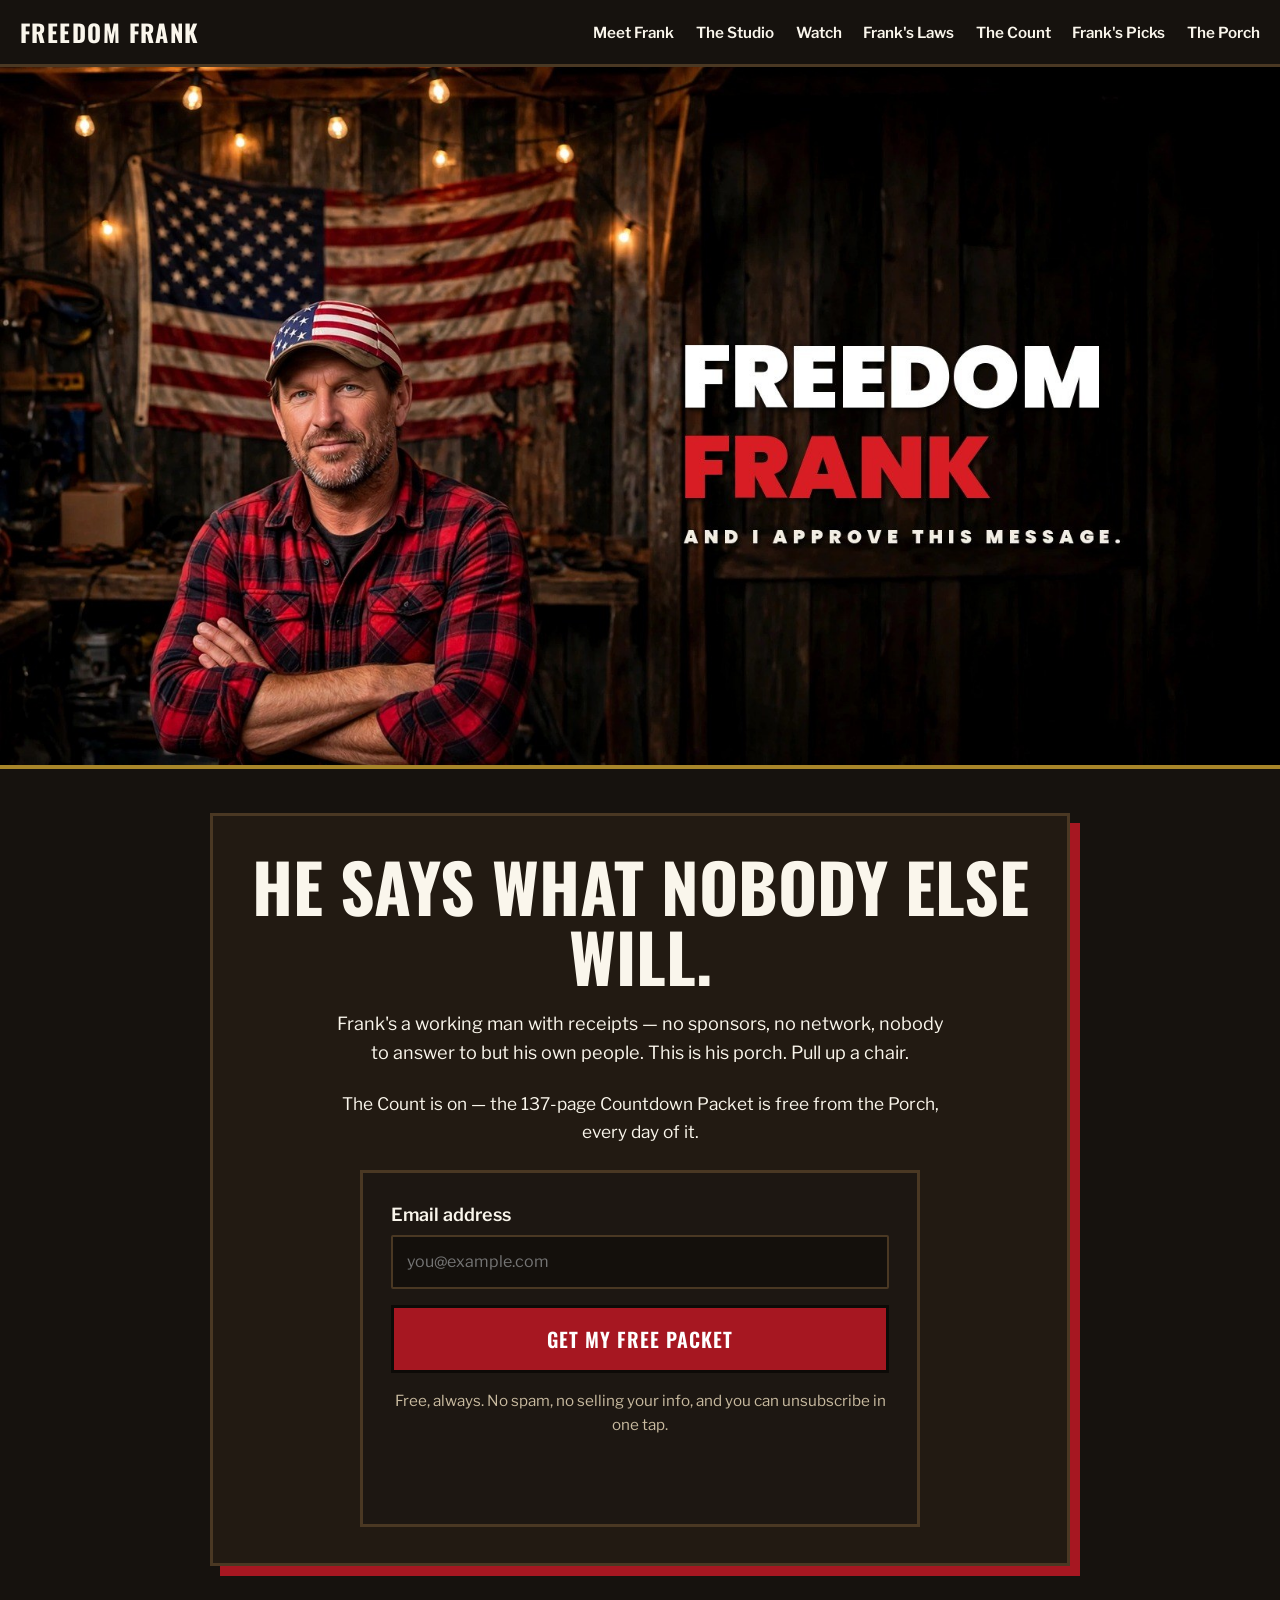
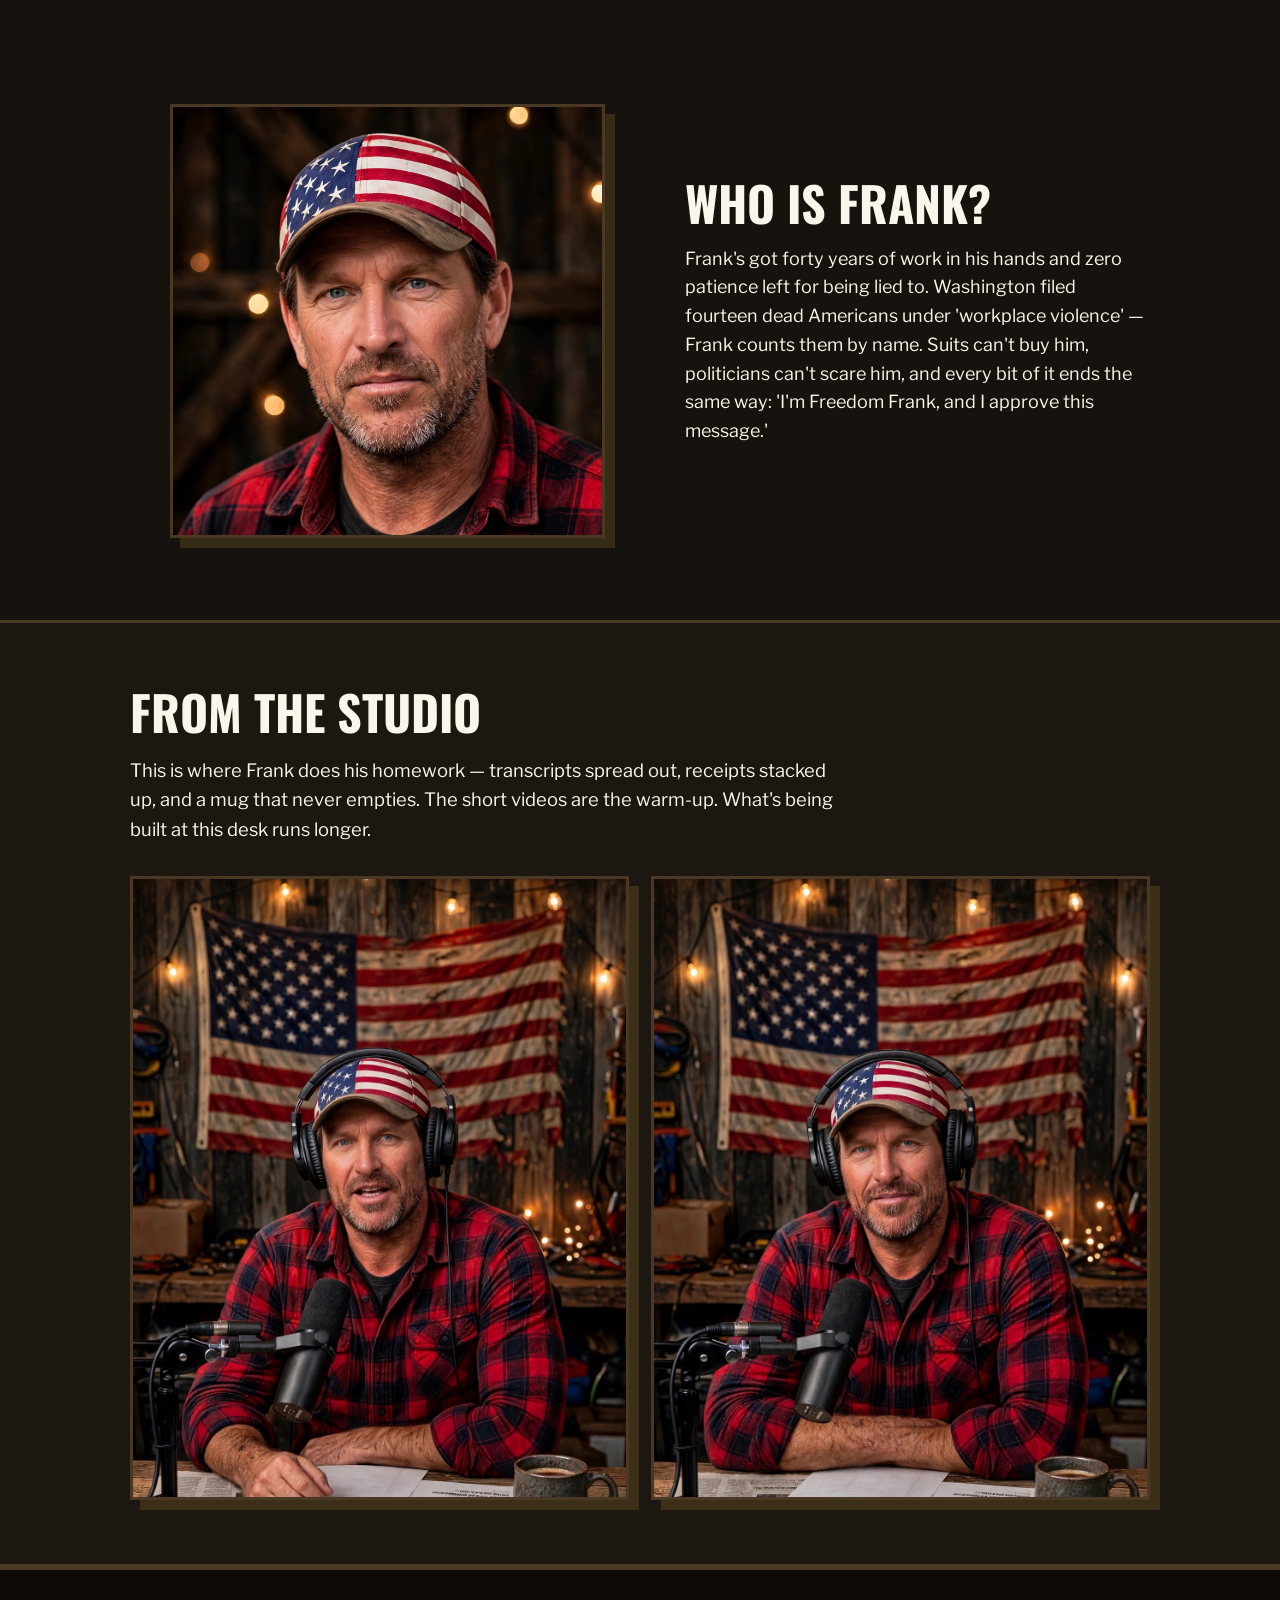
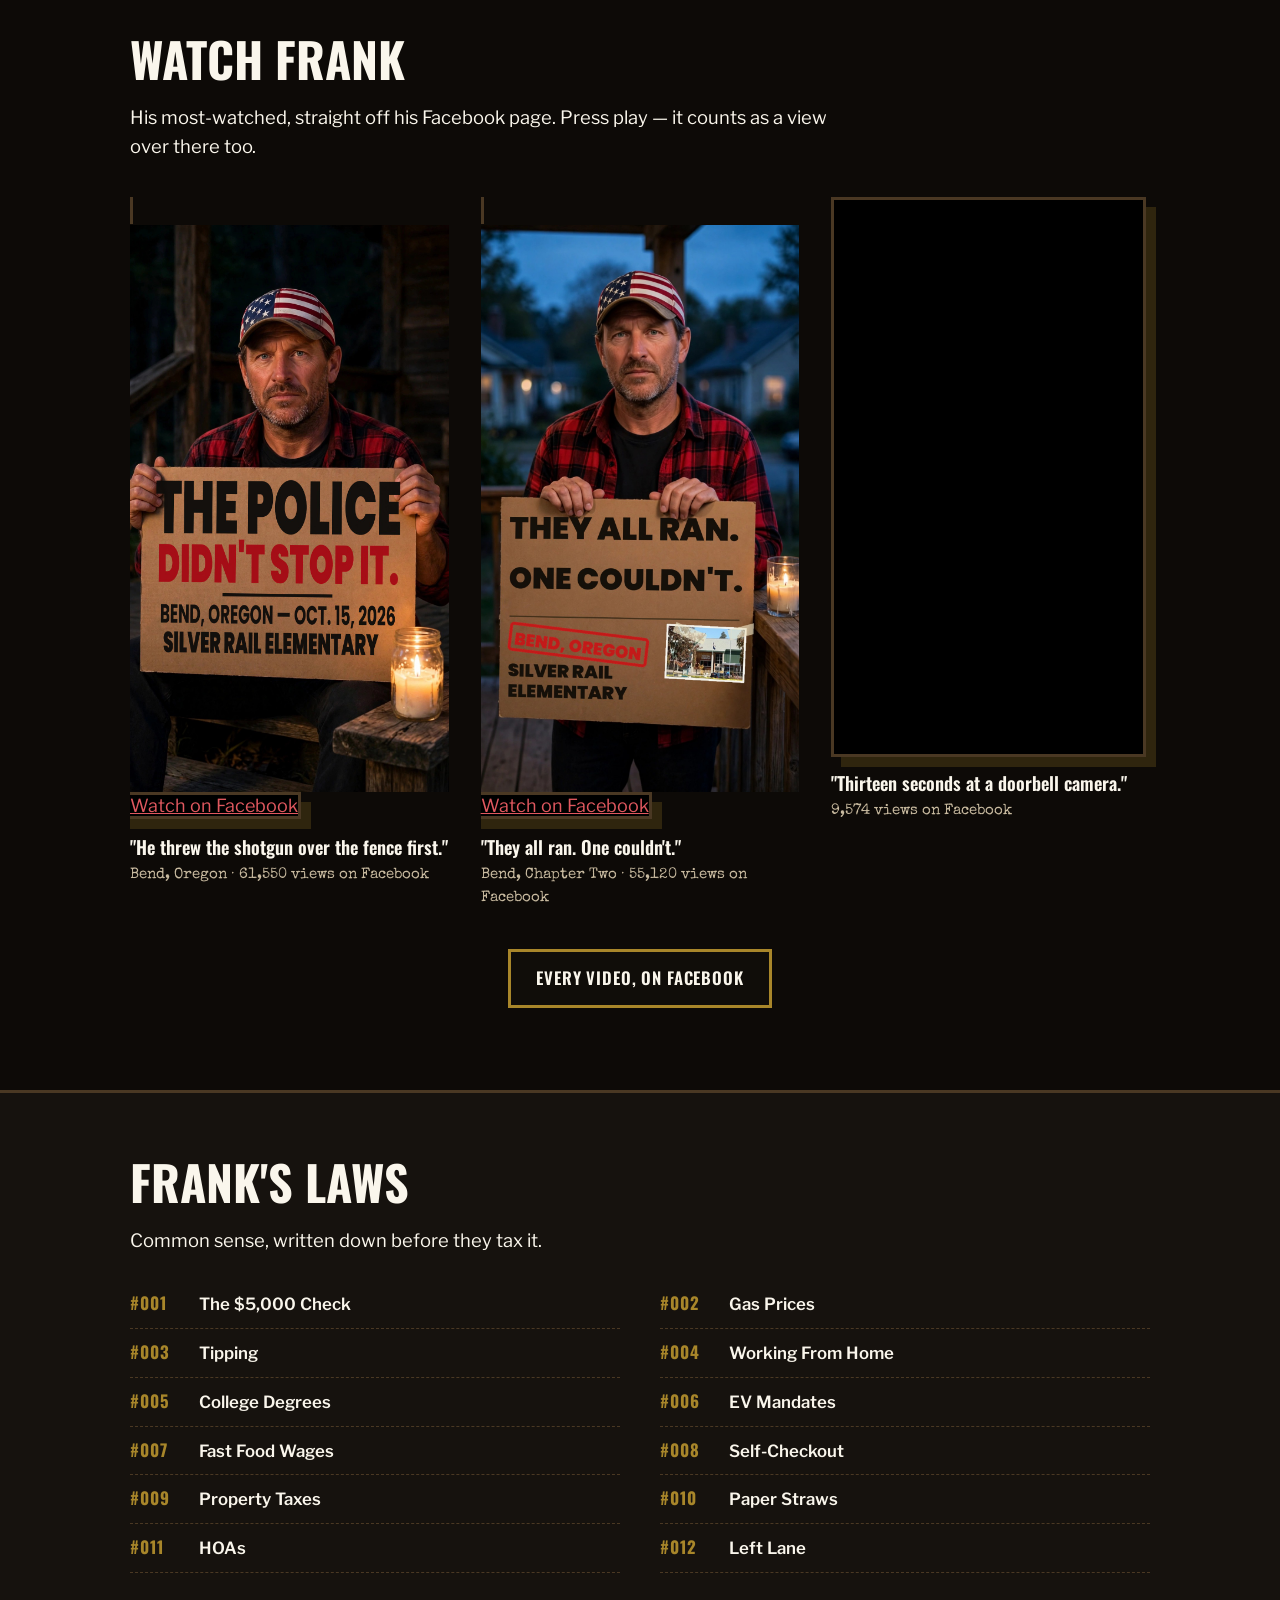
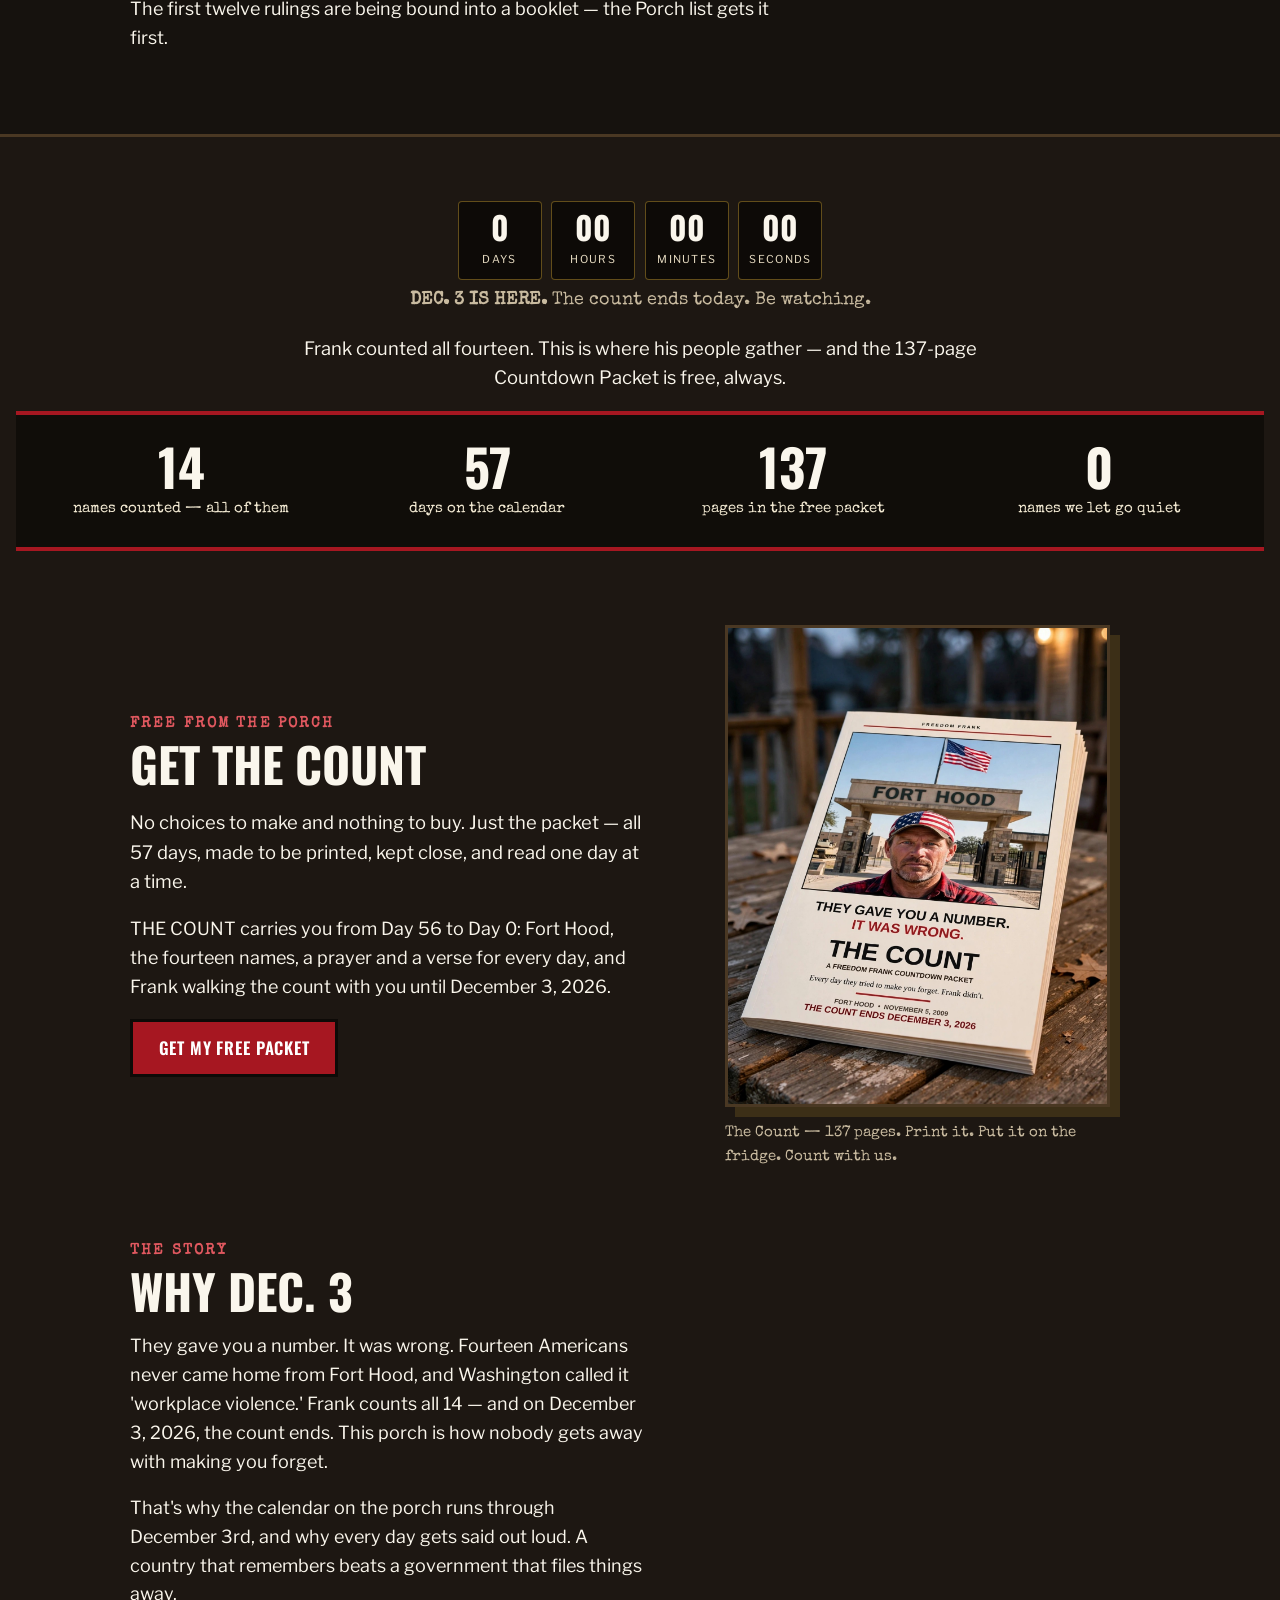
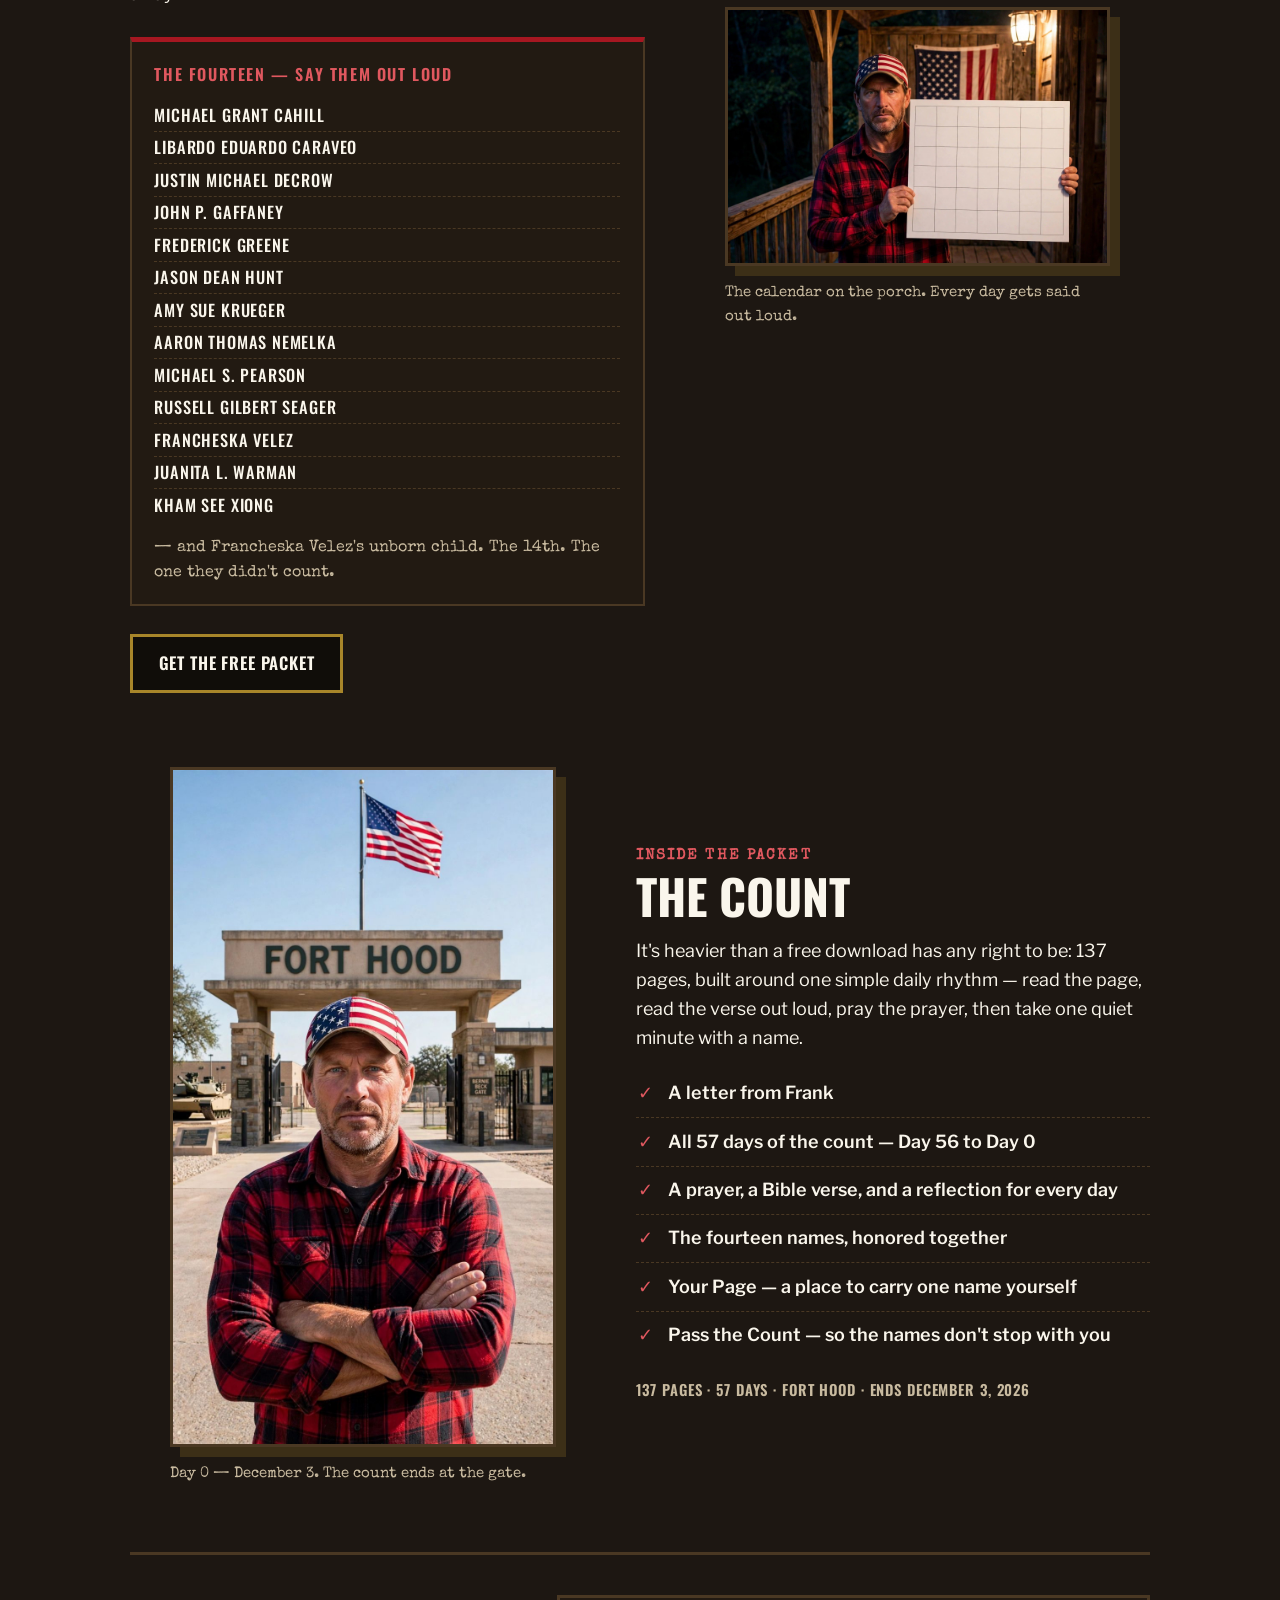
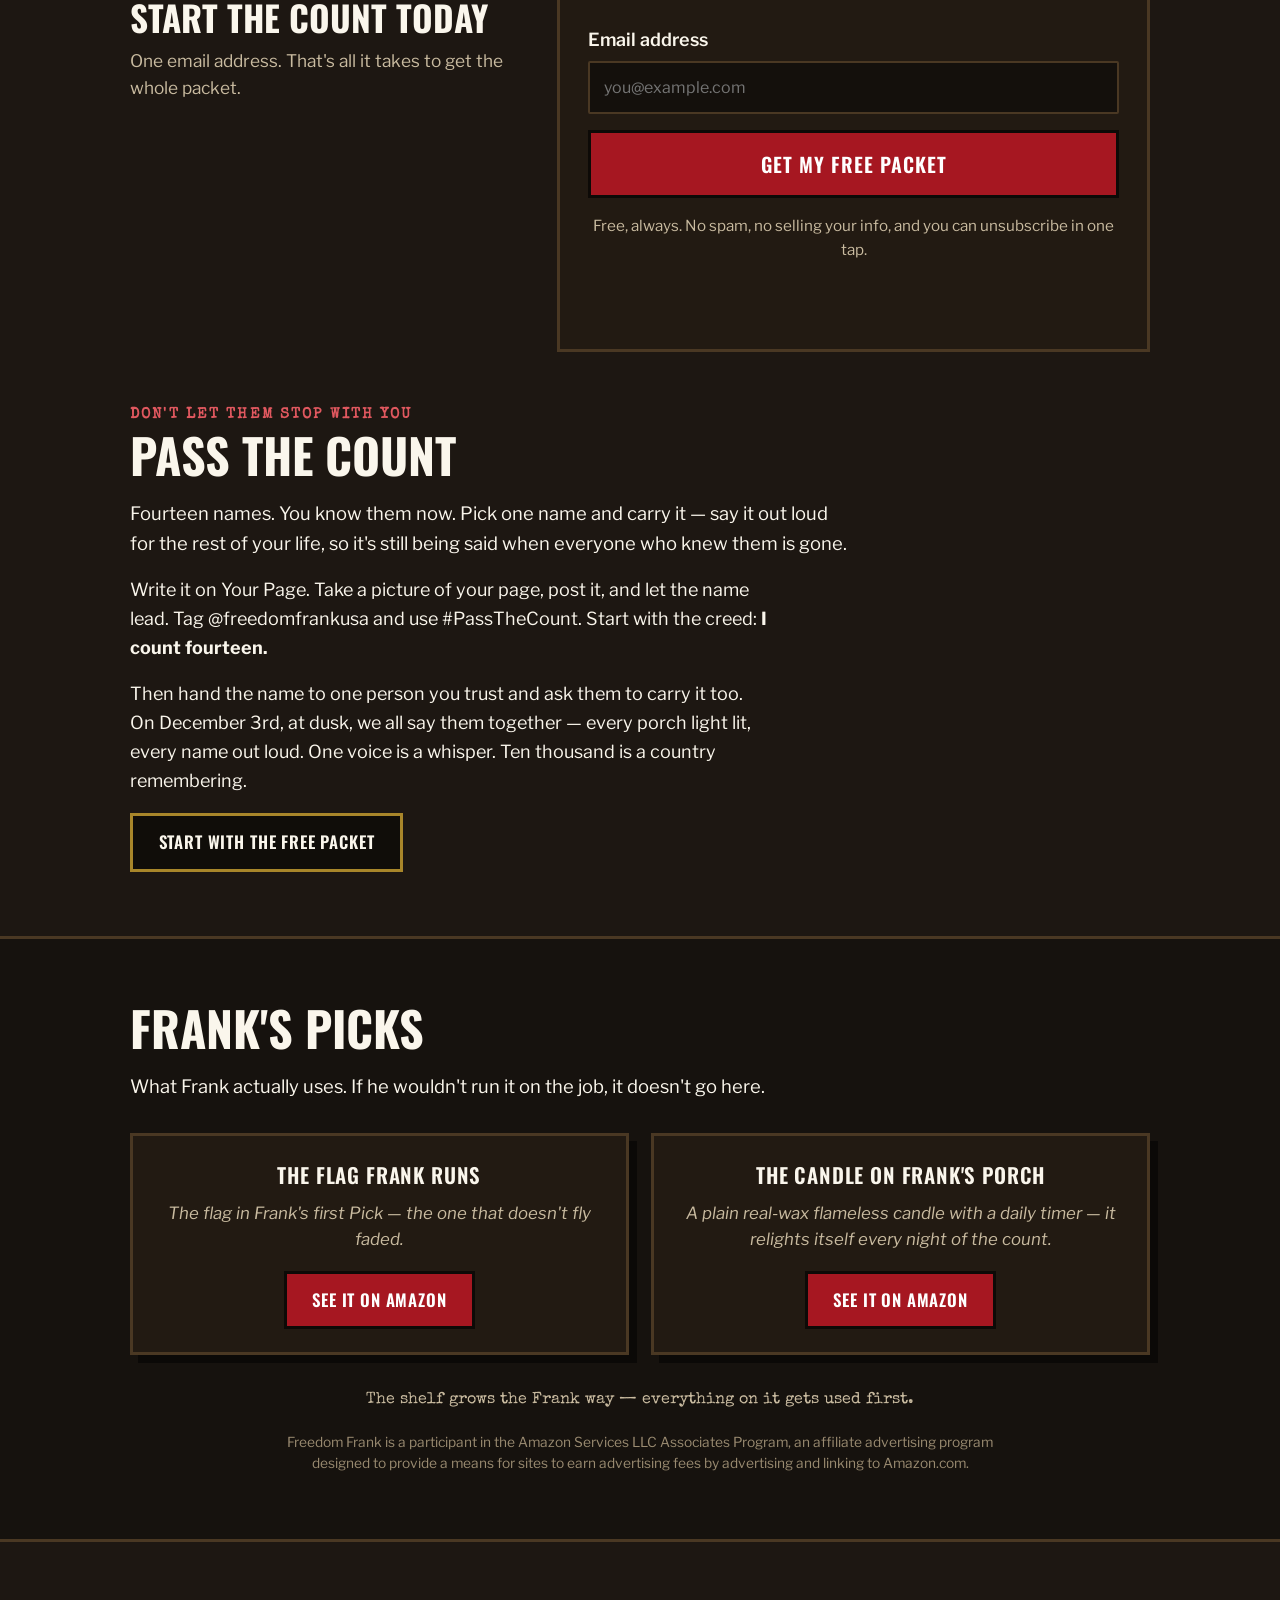
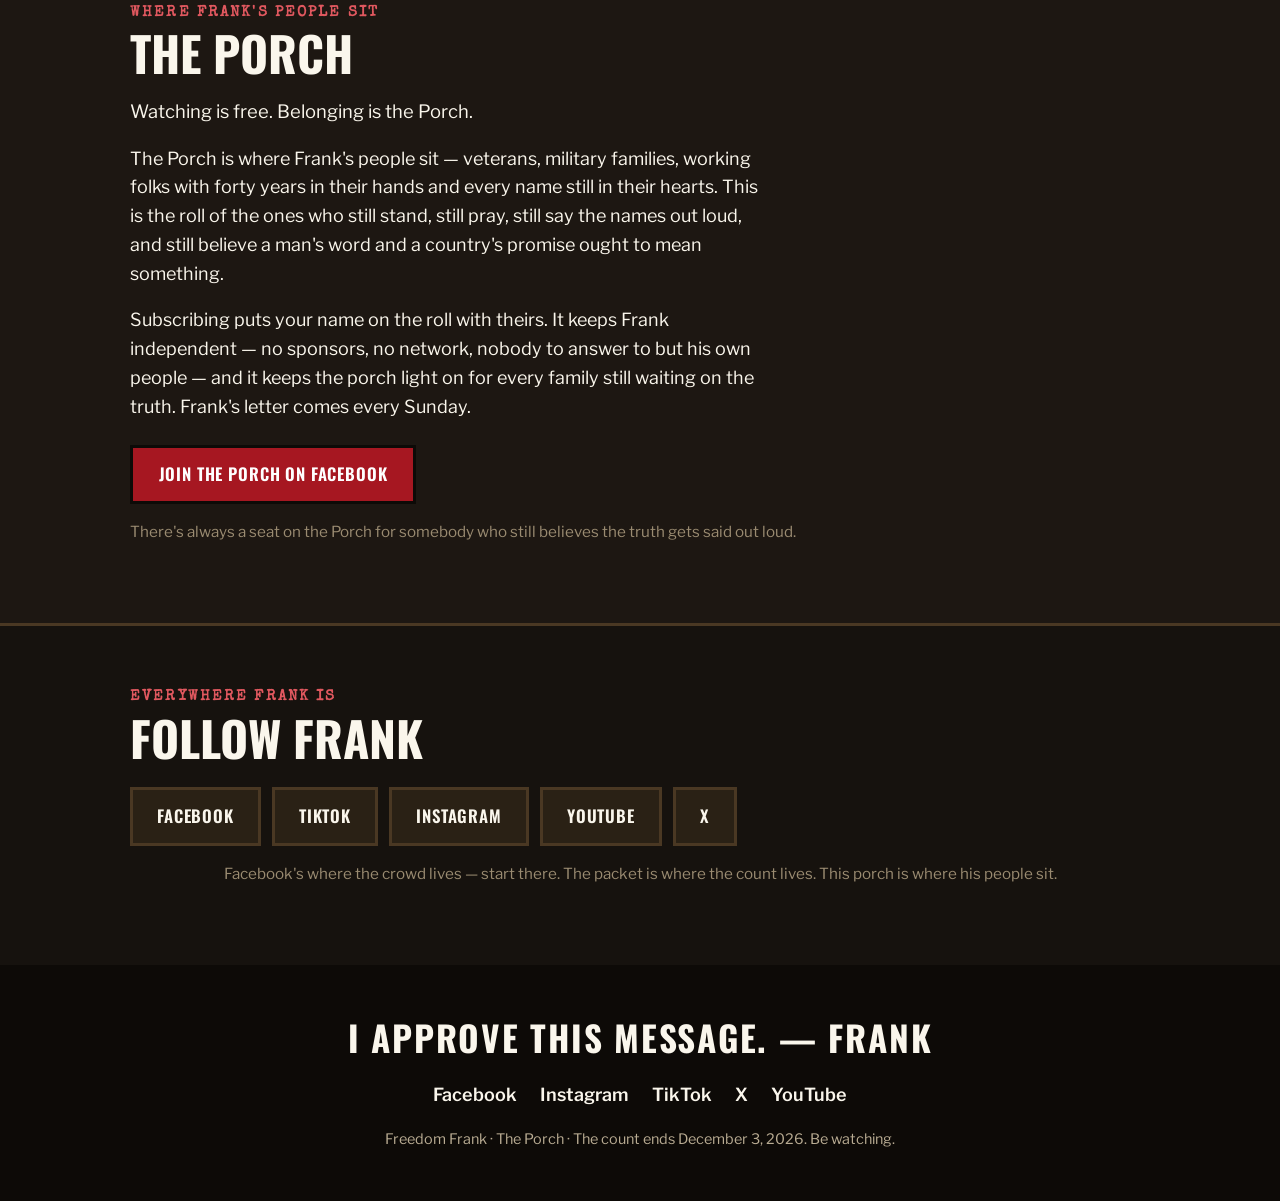
==== commit 3bf75c7f: "Watch Frank: Bend videos become poster cards (Facebook blocks their embeds — third-party footage)" ====
--- a/index.html
+++ b/index.html
@@ -140,18 +140,22 @@
       <p class="lede">His most-watched, straight off his Facebook page. Press play — it counts as a view over there too.</p>
       <div class="watch-grid">
         <figure class="watch-card">
-          <div class="watch-frame">
-            <iframe src="https://www.facebook.com/plugins/video.php?height=560&href=https%3A%2F%2Fwww.facebook.com%2Freel%2F1106085275135312%2F&show_text=false&width=315" width="315" height="560" style="border:none;overflow:hidden" scrolling="no" frameborder="0" allowfullscreen="true" allow="autoplay; clipboard-write; encrypted-media; picture-in-picture; web-share" loading="lazy" title="Freedom Frank video: He threw the shotgun over the fence first — the Bend, Oregon story"></iframe>
-          </div>
+          <a class="watch-frame watch-poster" href="https://www.facebook.com/reel/1106085275135312/" target="_blank" rel="noopener" aria-label="Watch on Facebook: He threw the shotgun over the fence first — the Bend, Oregon story">
+            <img src="assets/watch-bend1.jpg" alt="Frank holding a cardboard sign: 'The police didn't stop it.' Bend, Oregon — Silver Rail Elementary, a lit candle beside him." loading="lazy">
+            <span class="watch-play" aria-hidden="true"></span>
+            <span class="watch-on">Watch on Facebook</span>
+          </a>
           <figcaption>
             <span class="watch-title">"He threw the shotgun over the fence first."</span>
             <span class="watch-meta">Bend, Oregon &middot; 61,550 views on Facebook</span>
           </figcaption>
         </figure>
         <figure class="watch-card">
-          <div class="watch-frame">
-            <iframe src="https://www.facebook.com/plugins/video.php?height=560&href=https%3A%2F%2Fwww.facebook.com%2Freel%2F2946943905658529%2F&show_text=false&width=315" width="315" height="560" style="border:none;overflow:hidden" scrolling="no" frameborder="0" allowfullscreen="true" allow="autoplay; clipboard-write; encrypted-media; picture-in-picture; web-share" loading="lazy" title="Freedom Frank video: They all ran. One couldn't — Bend, Chapter Two"></iframe>
-          </div>
+          <a class="watch-frame watch-poster" href="https://www.facebook.com/reel/2946943905658529/" target="_blank" rel="noopener" aria-label="Watch on Facebook: They all ran. One couldn't — Bend, Chapter Two">
+            <img src="assets/watch-bend2.jpg" alt="Frank holding a cardboard sign: 'They all ran. One couldn't.' Bend, Oregon — Silver Rail Elementary." loading="lazy">
+            <span class="watch-play" aria-hidden="true"></span>
+            <span class="watch-on">Watch on Facebook</span>
+          </a>
           <figcaption>
             <span class="watch-title">"They all ran. One couldn't."</span>
             <span class="watch-meta">Bend, Chapter Two &middot; 55,120 views on Facebook</span>
--- a/styles.css
+++ b/styles.css
@@ -42,13 +42,13 @@
 /* hero */
 .hero{position:relative;padding:0 0 3.5rem;max-width:none;margin:0 auto}
 .hero-photo{margin:0}
-.hero-photo img{width:100%;height:min(78vh,780px);object-fit:cover;object-position:50% 30%;border-bottom:4px solid var(--gold)}
+.hero-photo img{width:100%;height:min(78vh,780px);object-fit:cover;object-position:50% 40%;border-bottom:4px solid var(--gold)}
 .hero-card{
   position:relative;background:var(--paper);border:3px solid var(--line);
   box-shadow:10px 10px 0 var(--red);
-  max-width:860px;margin:-7.5rem auto 0;padding:2rem 2rem 2.25rem;text-align:center;
-}
-@media(max-width:640px){.hero-card{margin-top:-3.5rem;padding:1.5rem 1.1rem}}
+  max-width:860px;margin:2.75rem auto 0;padding:2rem 2rem 2.25rem;text-align:center;
+}
+@media(max-width:640px){.hero-card{margin-top:1.75rem;padding:1.5rem 1.1rem}}
 .kicker{text-transform:uppercase;letter-spacing:.14em;color:var(--red-bright);font-size:.95rem;margin:0 0 .5rem}
 .hero-card h1{font-size:clamp(2.3rem,6vw,4.2rem);line-height:1.04;font-weight:700;margin:.2rem 0 1.2rem;text-transform:uppercase}
 .hero-form-label{font-size:1.08rem;max-width:600px;margin:0 auto 0}
@@ -229,6 +229,18 @@
 @media(max-width:640px){.studio-grid{grid-template-columns:1fr}}
 .studio-grid .photo{margin:0}
 .studio-grid .photo img{aspect-ratio:4/5;object-fit:cover;object-position:center 22%}
+
+/* Watch Frank — embedded Facebook players */
+.watch-section{background:#0D0A07;border-top:3px solid var(--line);border-bottom:3px solid var(--line)}
+.watch-grid{display:grid;grid-template-columns:repeat(3,1fr);gap:2rem;margin-top:2.2rem}
+.watch-card{margin:0}
+.watch-frame{aspect-ratio:9/16;max-height:560px;background:#000;border:3px solid var(--line);box-shadow:10px 10px 0 rgba(168,134,42,.22)}
+.watch-frame iframe{width:100%;height:100%;display:block}
+.watch-card figcaption{margin-top:.9rem}
+.watch-title{display:block;font-family:"Oswald",sans-serif;font-weight:600;font-size:1.15rem;line-height:1.3;color:var(--cream)}
+.watch-meta{display:block;margin-top:.3rem;color:var(--ink-soft);font-size:.92rem}
+.watch-more{margin-top:2.4rem;text-align:center}
+@media(max-width:900px){.watch-grid{grid-template-columns:1fr;max-width:340px;margin-left:auto;margin-right:auto}}
 .laws-list{
   list-style:none;margin:1.6rem 0 1.4rem;padding:0;
   display:grid;grid-template-columns:1fr 1fr;gap:0 2.5rem;
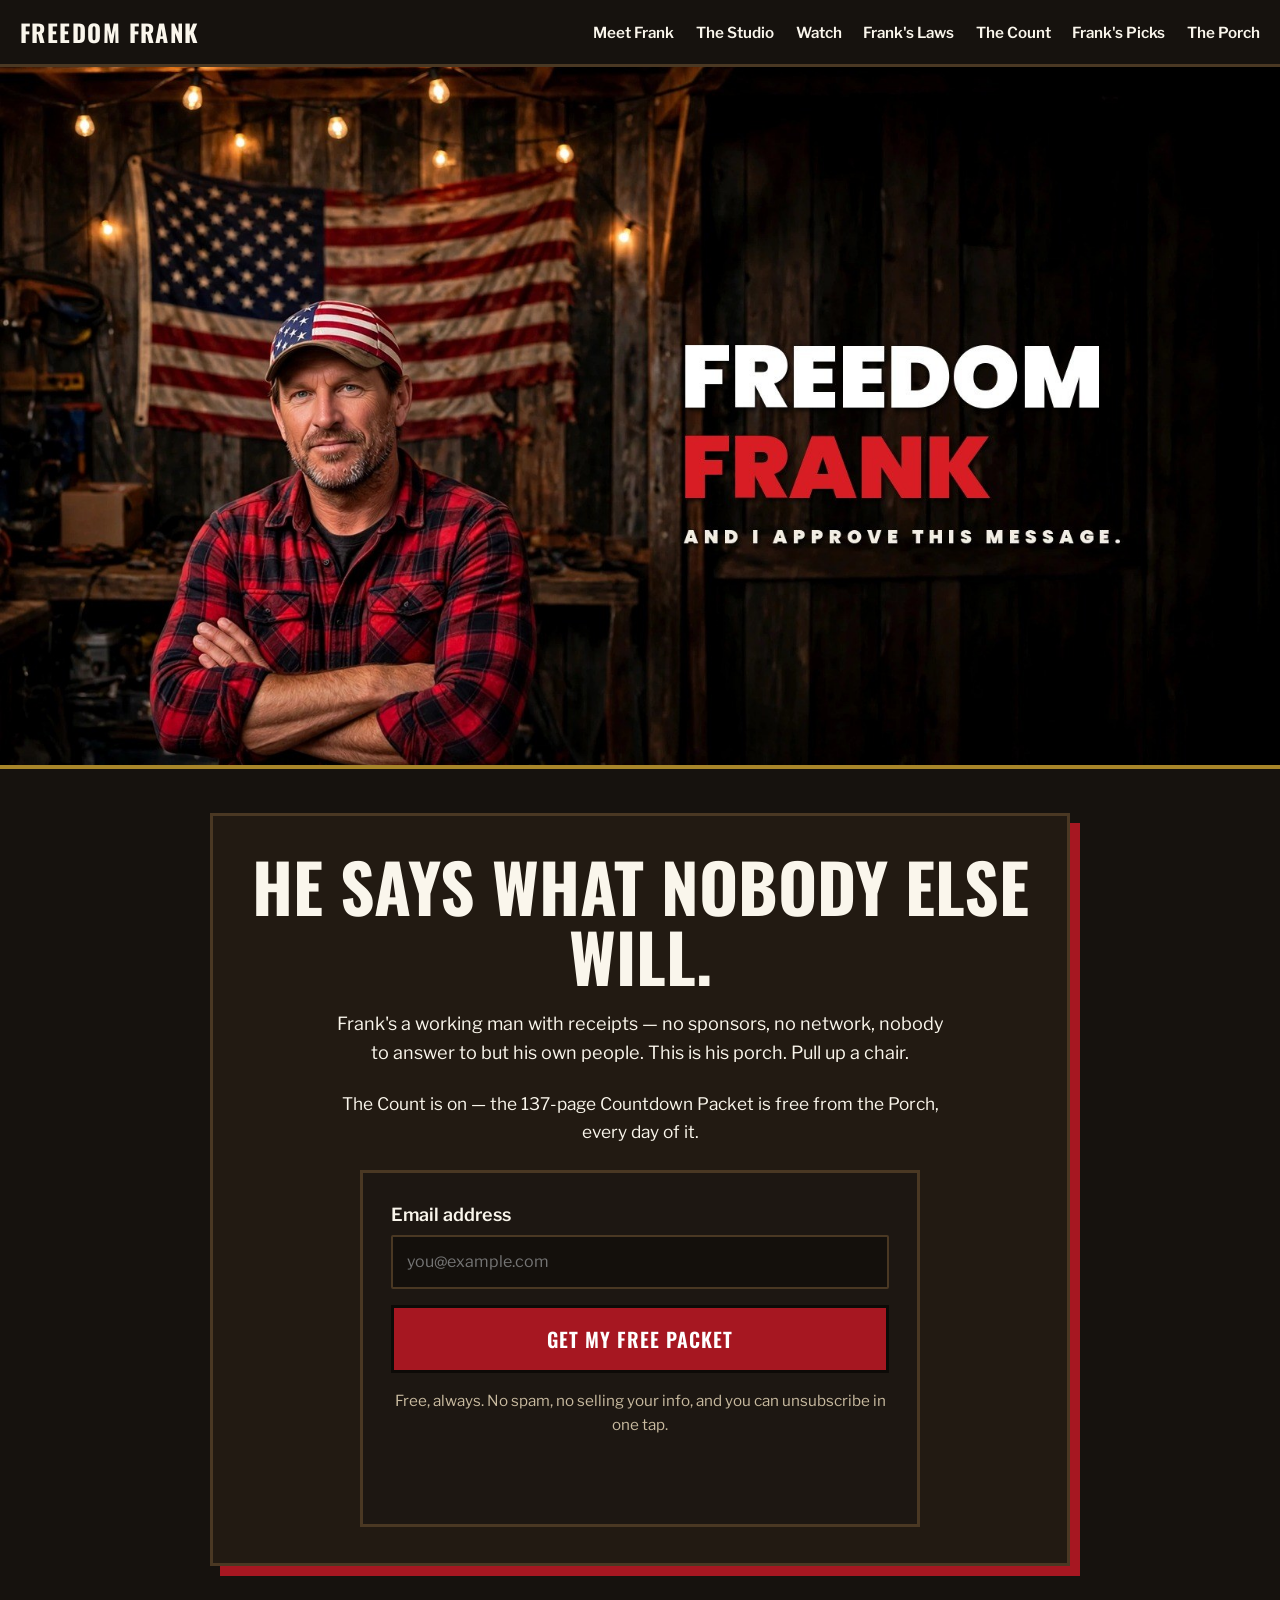
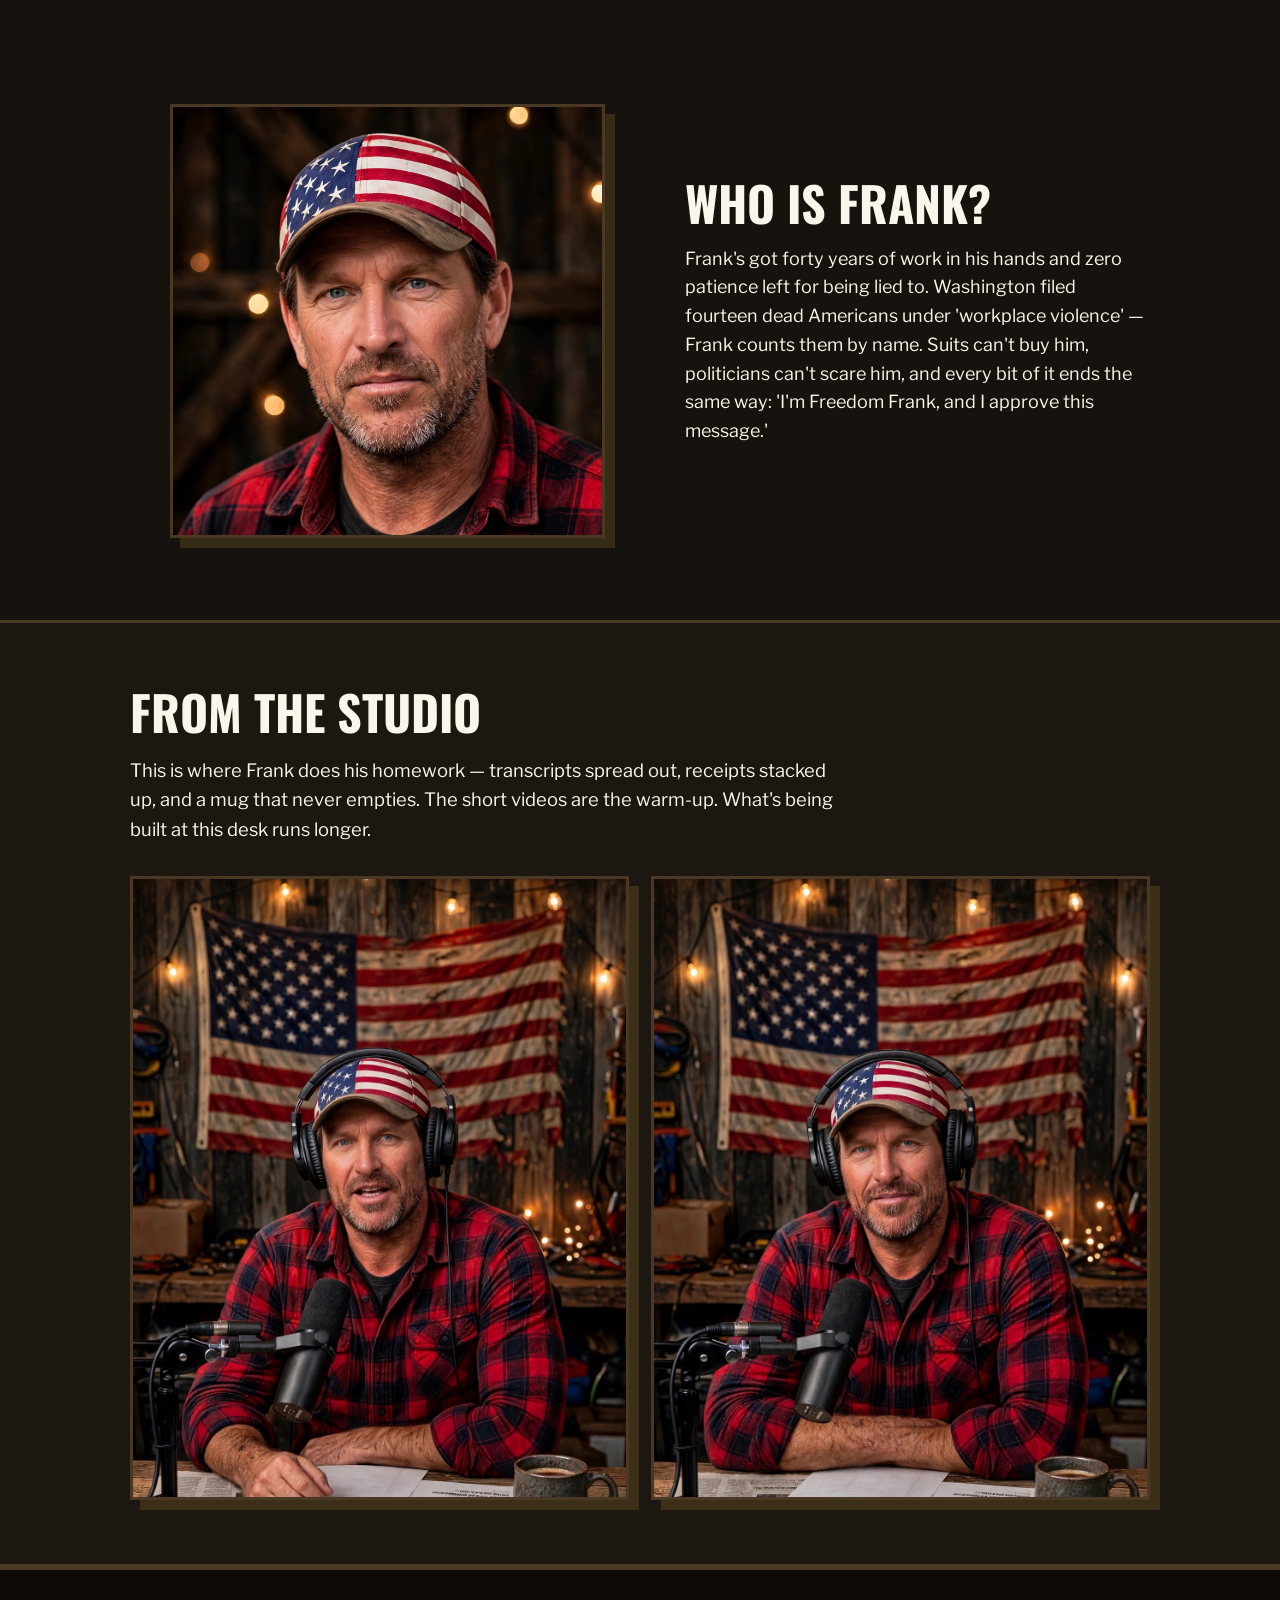
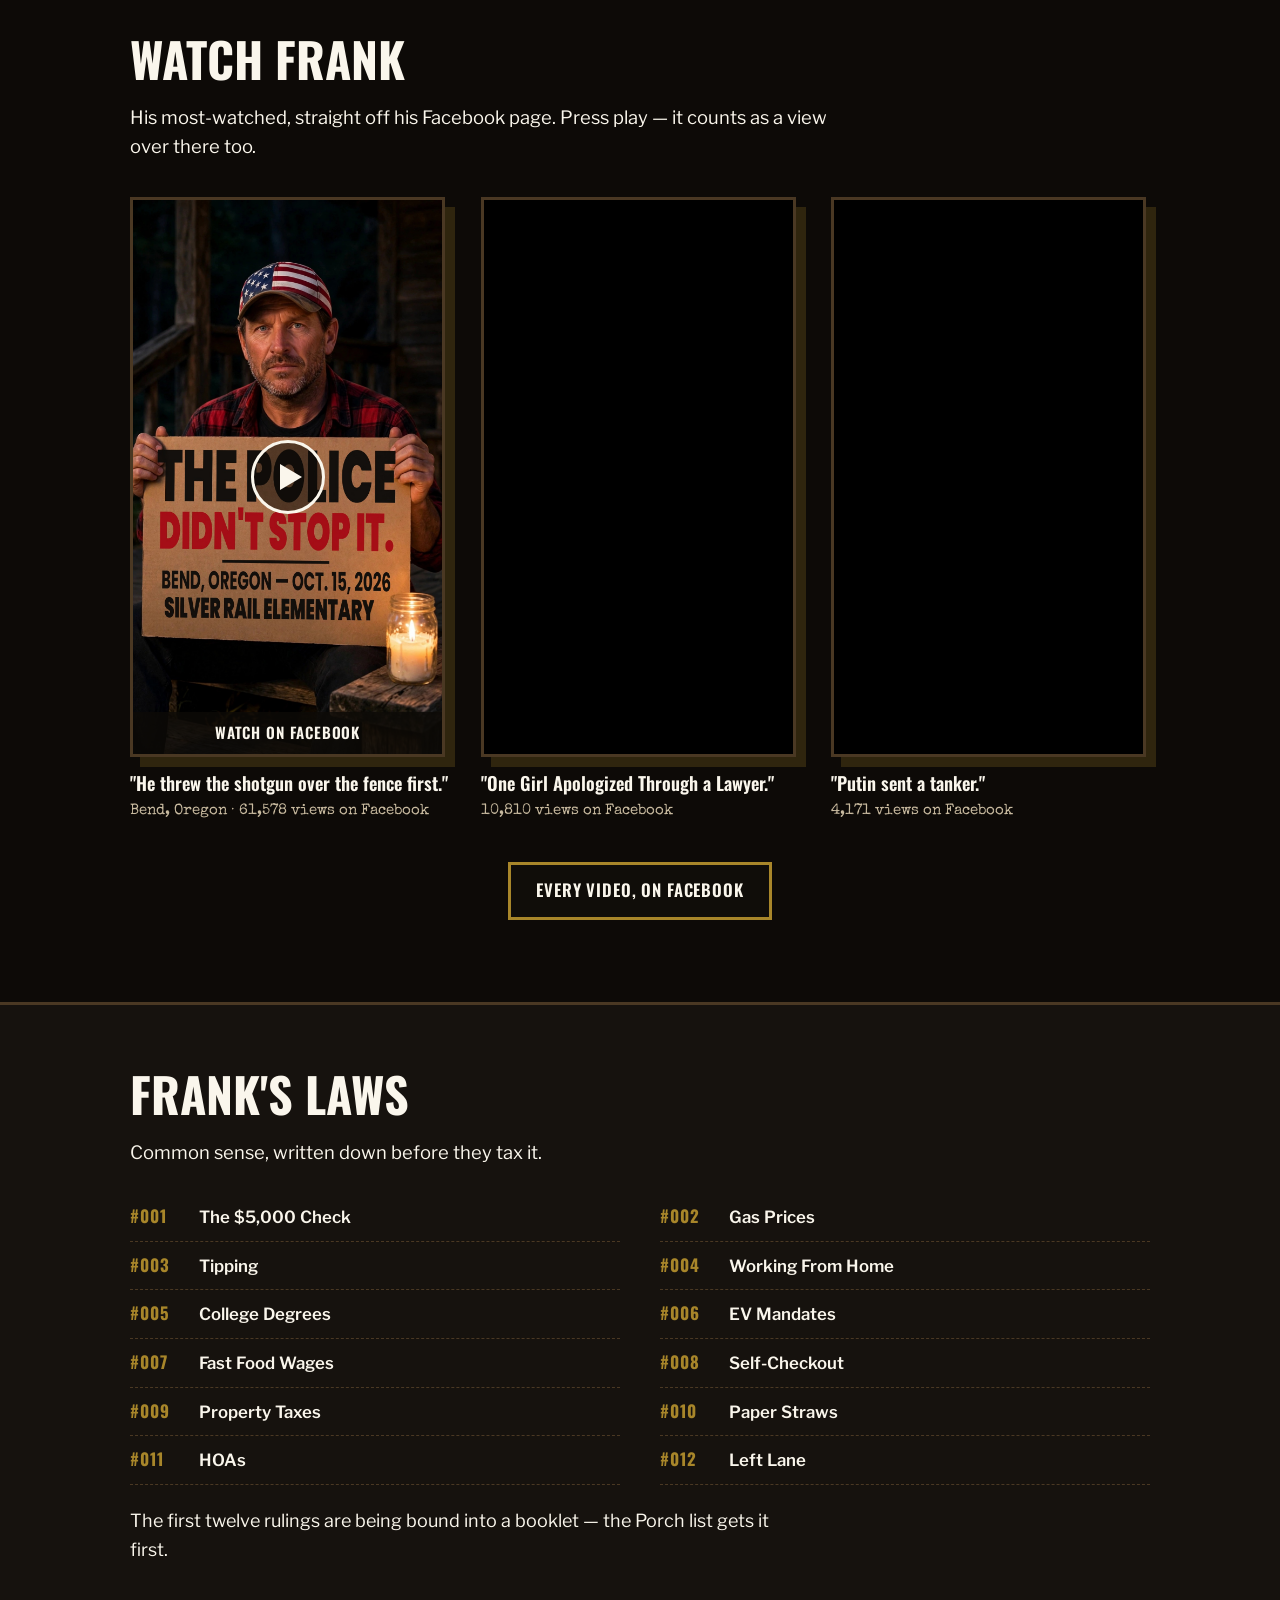
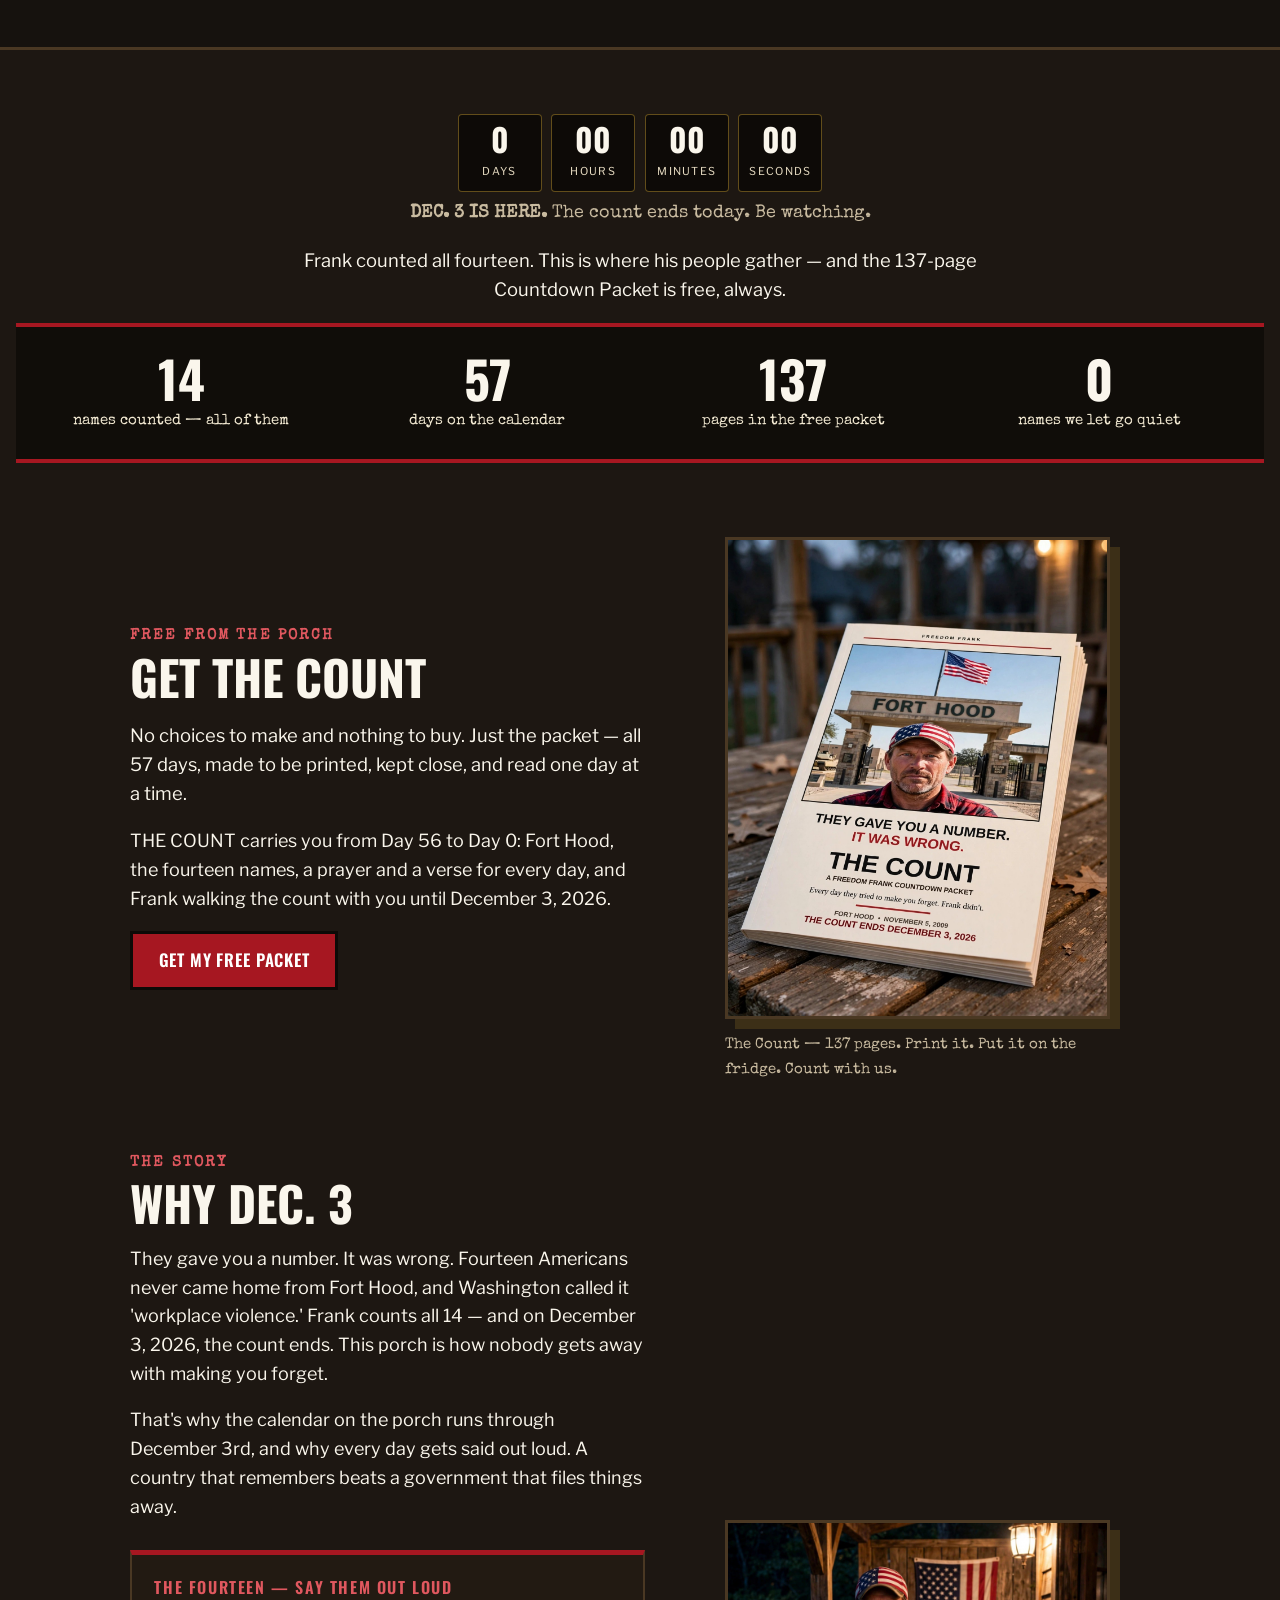
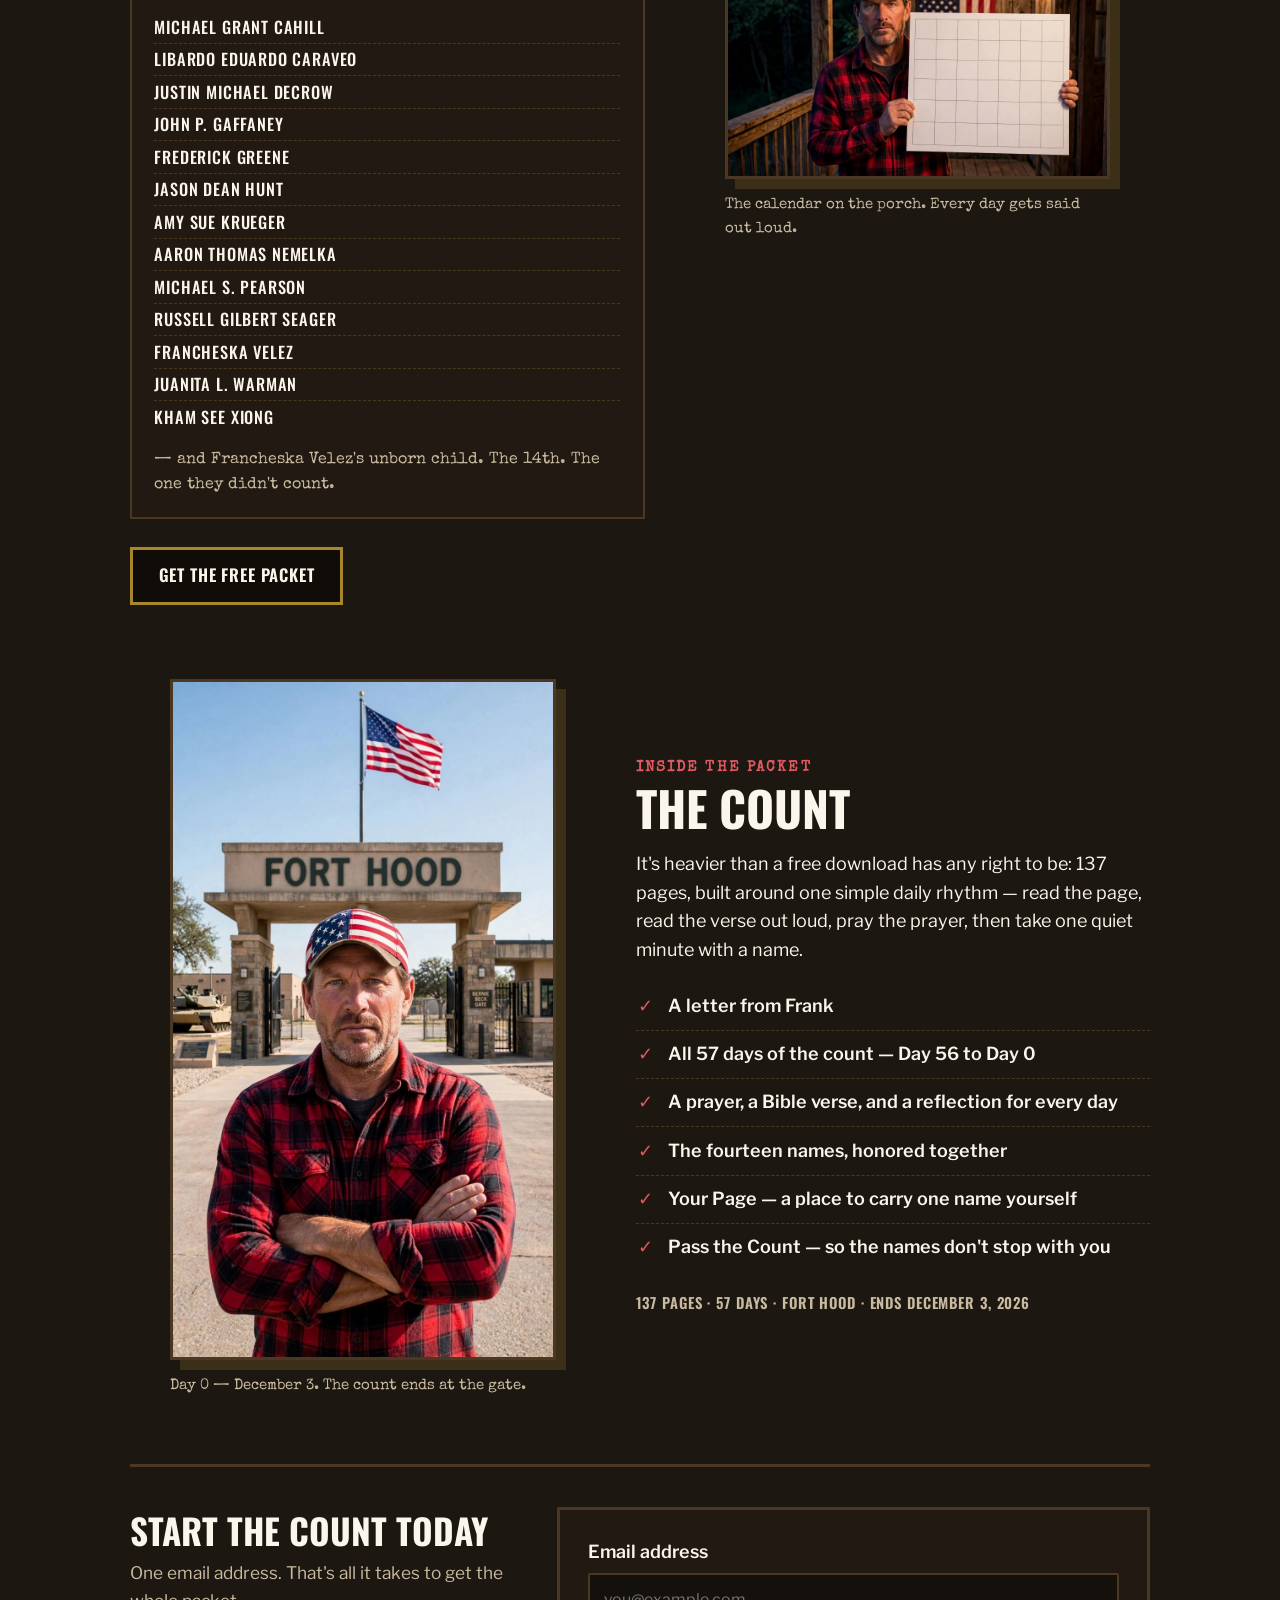
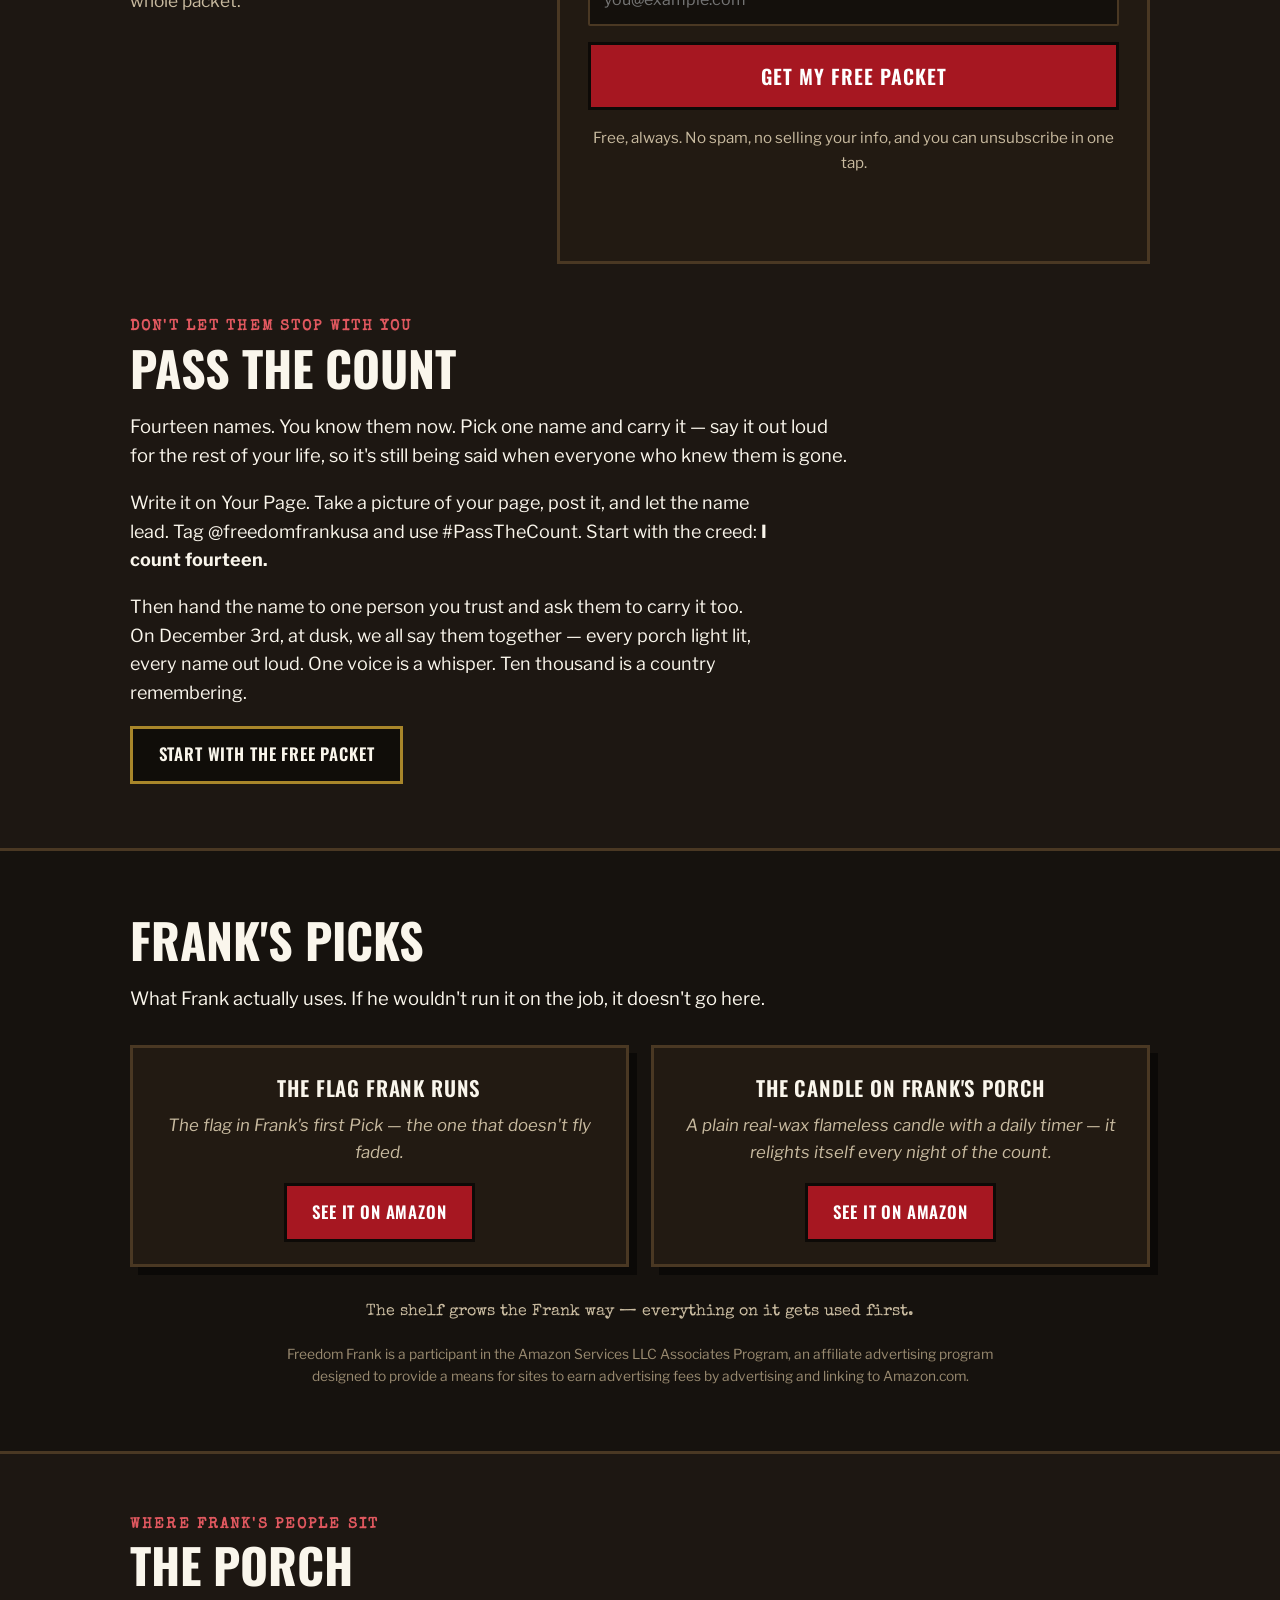
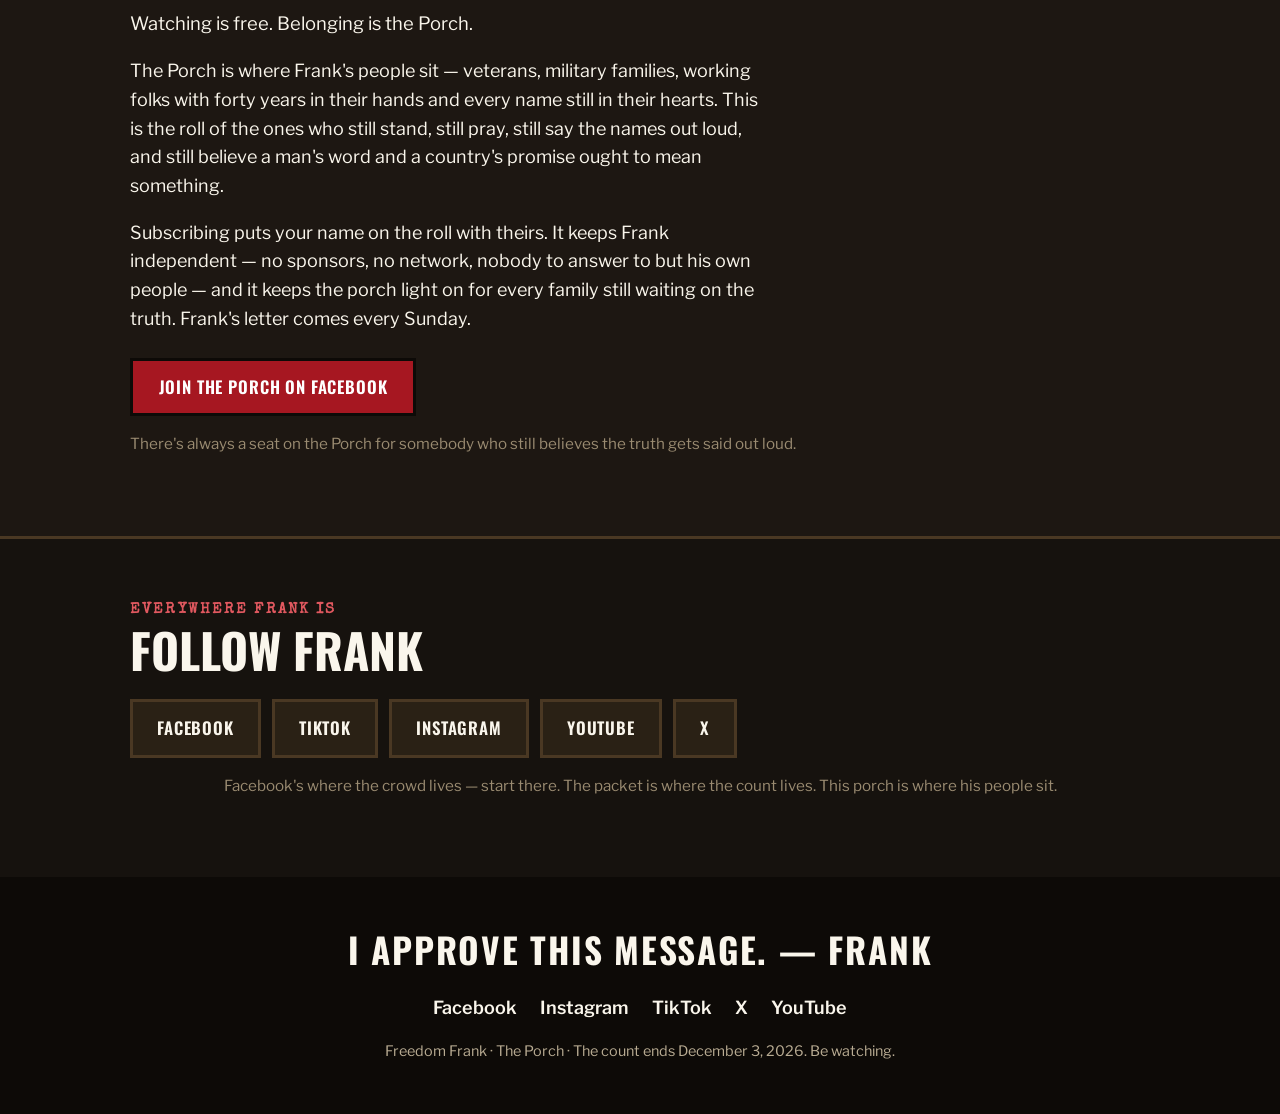
==== commit 7f2a7312: "Watch Frank weekly refresh: swap in the current top 3" ====
--- a/index.html
+++ b/index.html
@@ -147,27 +147,25 @@
           </a>
           <figcaption>
             <span class="watch-title">"He threw the shotgun over the fence first."</span>
-            <span class="watch-meta">Bend, Oregon &middot; 61,550 views on Facebook</span>
-          </figcaption>
-        </figure>
-        <figure class="watch-card">
-          <a class="watch-frame watch-poster" href="https://www.facebook.com/reel/2946943905658529/" target="_blank" rel="noopener" aria-label="Watch on Facebook: They all ran. One couldn't — Bend, Chapter Two">
-            <img src="assets/watch-bend2.jpg" alt="Frank holding a cardboard sign: 'They all ran. One couldn't.' Bend, Oregon — Silver Rail Elementary." loading="lazy">
-            <span class="watch-play" aria-hidden="true"></span>
-            <span class="watch-on">Watch on Facebook</span>
-          </a>
-          <figcaption>
-            <span class="watch-title">"They all ran. One couldn't."</span>
-            <span class="watch-meta">Bend, Chapter Two &middot; 55,120 views on Facebook</span>
+            <span class="watch-meta">Bend, Oregon &middot; 61,578 views on Facebook</span>
           </figcaption>
         </figure>
         <figure class="watch-card">
           <div class="watch-frame">
-            <iframe src="https://www.facebook.com/plugins/video.php?height=560&href=https%3A%2F%2Fwww.facebook.com%2Freel%2F1857099718761539%2F&show_text=false&width=315" width="315" height="560" style="border:none;overflow:hidden" scrolling="no" frameborder="0" allowfullscreen="true" allow="autoplay; clipboard-write; encrypted-media; picture-in-picture; web-share" loading="lazy" title="Freedom Frank video: Thirteen seconds at a doorbell camera"></iframe>
+            <iframe src="https://www.facebook.com/plugins/video.php?height=560&href=https%3A%2F%2Fwww.facebook.com%2Freel%2F1857099718761539%2F&show_text=false&width=315" width="315" height="560" style="border:none;overflow:hidden" scrolling="no" frameborder="0" allowfullscreen="true" allow="autoplay; clipboard-write; encrypted-media; picture-in-picture; web-share" loading="lazy" title="Freedom Frank video: One Girl Apologized Through a Lawyer"></iframe>
           </div>
           <figcaption>
-            <span class="watch-title">"Thirteen seconds at a doorbell camera."</span>
-            <span class="watch-meta">9,574 views on Facebook</span>
+            <span class="watch-title">"One Girl Apologized Through a Lawyer."</span>
+            <span class="watch-meta">10,810 views on Facebook</span>
+          </figcaption>
+        </figure>
+        <figure class="watch-card">
+          <div class="watch-frame">
+            <iframe src="https://www.facebook.com/plugins/video.php?height=560&href=https%3A%2F%2Fwww.facebook.com%2Freel%2F1086236797797520%2F&show_text=false&width=315" width="315" height="560" style="border:none;overflow:hidden" scrolling="no" frameborder="0" allowfullscreen="true" allow="autoplay; clipboard-write; encrypted-media; picture-in-picture; web-share" loading="lazy" title="Freedom Frank video: Putin sent a tanker"></iframe>
+          </div>
+          <figcaption>
+            <span class="watch-title">"Putin sent a tanker."</span>
+            <span class="watch-meta">4,171 views on Facebook</span>
           </figcaption>
         </figure>
       </div>
--- a/styles.css
+++ b/styles.css
@@ -236,6 +236,13 @@
 .watch-card{margin:0}
 .watch-frame{aspect-ratio:9/16;max-height:560px;background:#000;border:3px solid var(--line);box-shadow:10px 10px 0 rgba(168,134,42,.22)}
 .watch-frame iframe{width:100%;height:100%;display:block}
+a.watch-frame{display:block;text-decoration:none}
+.watch-poster{position:relative}
+.watch-poster img{width:100%;height:100%;object-fit:cover;display:block}
+.watch-poster:hover img{filter:brightness(1.08)}
+.watch-play{position:absolute;top:50%;left:50%;transform:translate(-50%,-50%);width:74px;height:74px;border-radius:50%;border:3px solid var(--cream);background:rgba(13,10,7,.55);pointer-events:none}
+.watch-play::after{content:"";position:absolute;top:50%;left:55%;transform:translate(-50%,-50%);border-style:solid;border-width:13px 0 13px 22px;border-color:transparent transparent transparent var(--cream)}
+.watch-on{position:absolute;left:0;right:0;bottom:0;background:rgba(13,10,7,.8);color:var(--cream);font-family:"Oswald",sans-serif;font-weight:600;text-transform:uppercase;letter-spacing:.06em;font-size:.95rem;text-align:center;padding:.55rem .5rem}
 .watch-card figcaption{margin-top:.9rem}
 .watch-title{display:block;font-family:"Oswald",sans-serif;font-weight:600;font-size:1.15rem;line-height:1.3;color:var(--cream)}
 .watch-meta{display:block;margin-top:.3rem;color:var(--ink-soft);font-size:.92rem}
